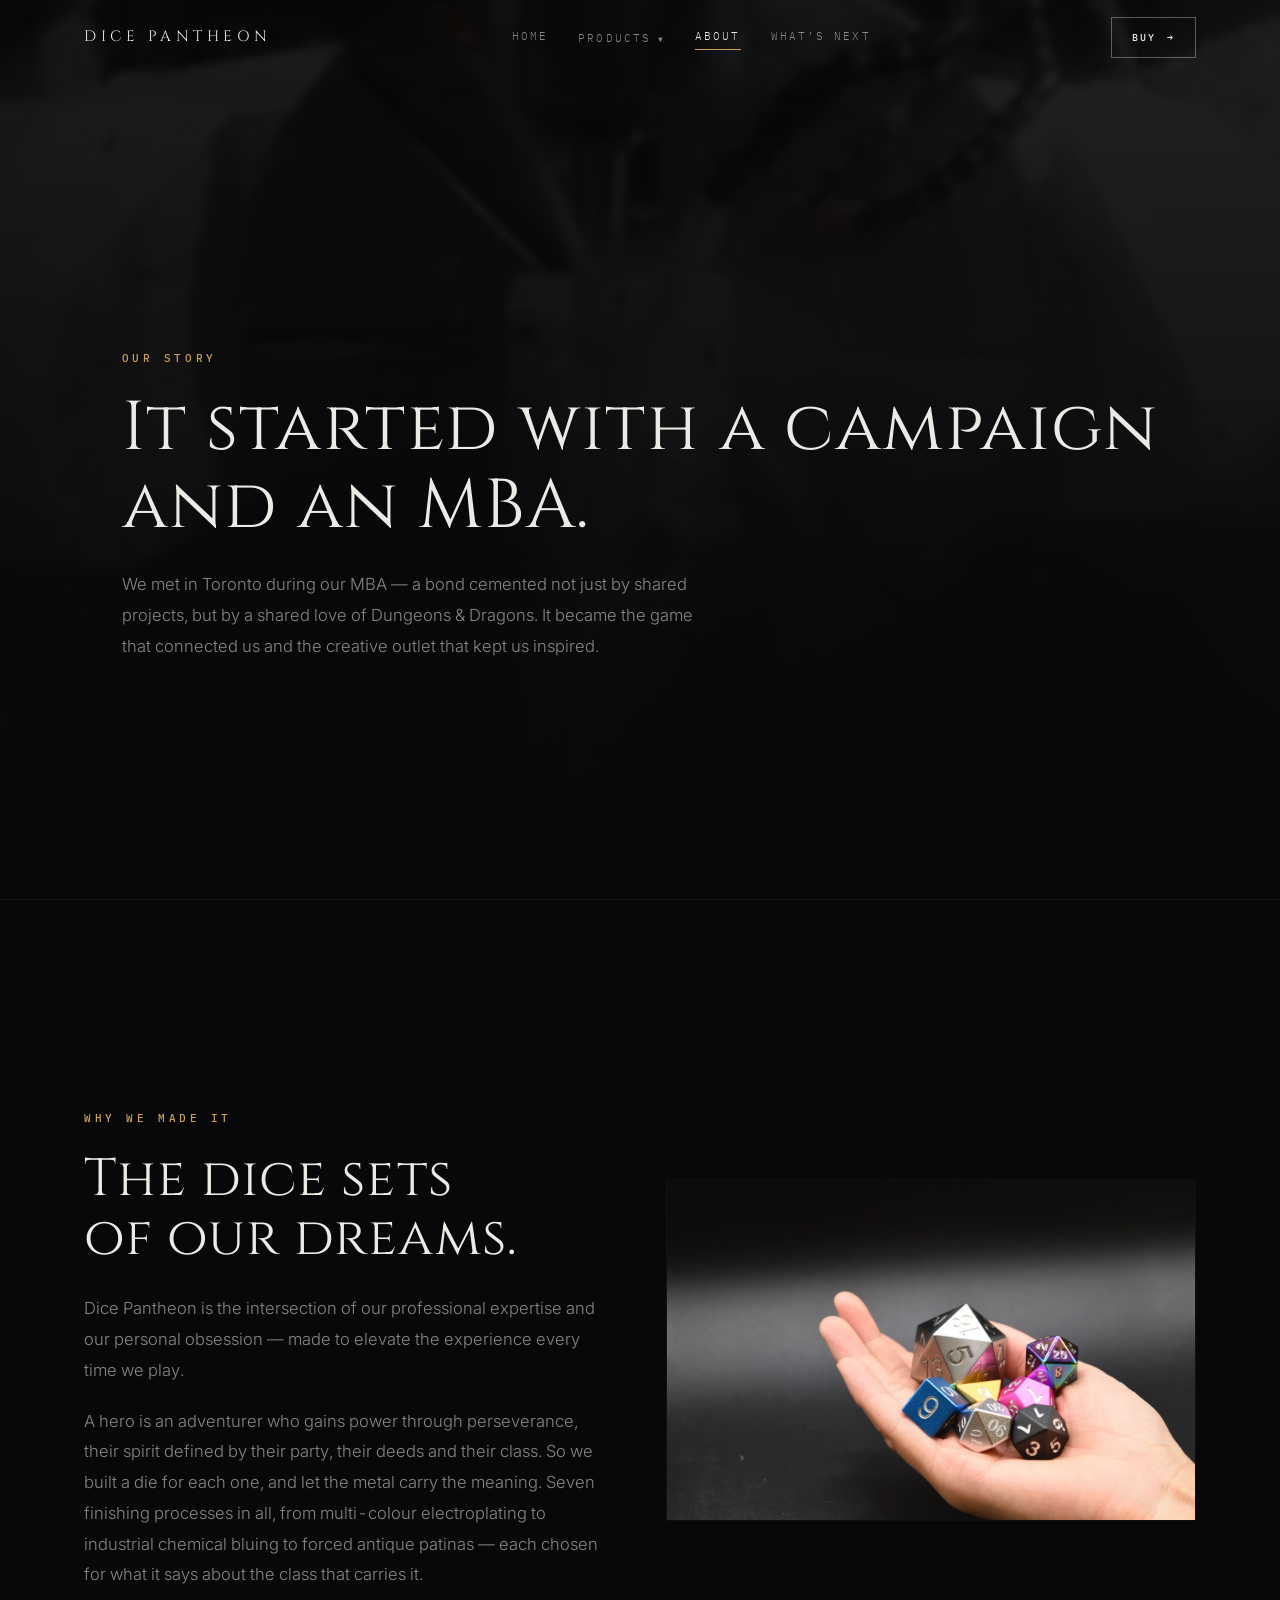
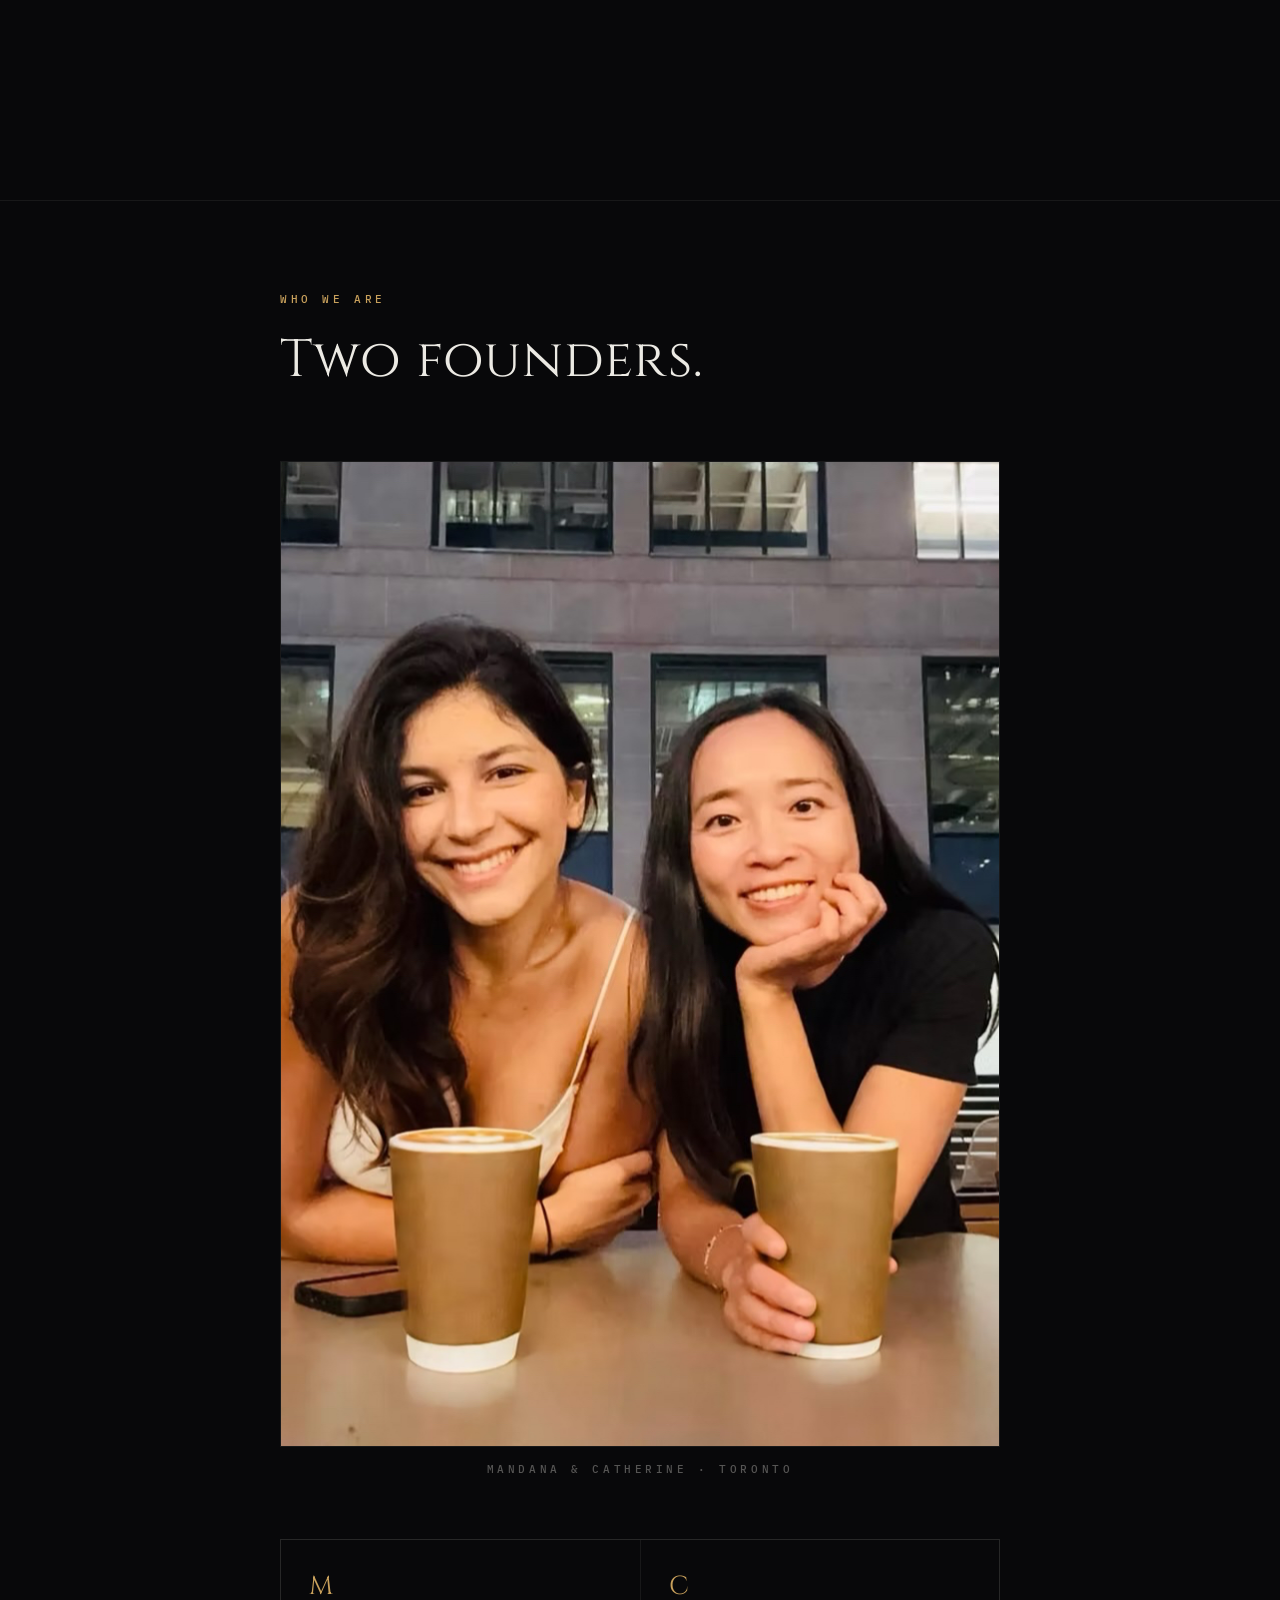
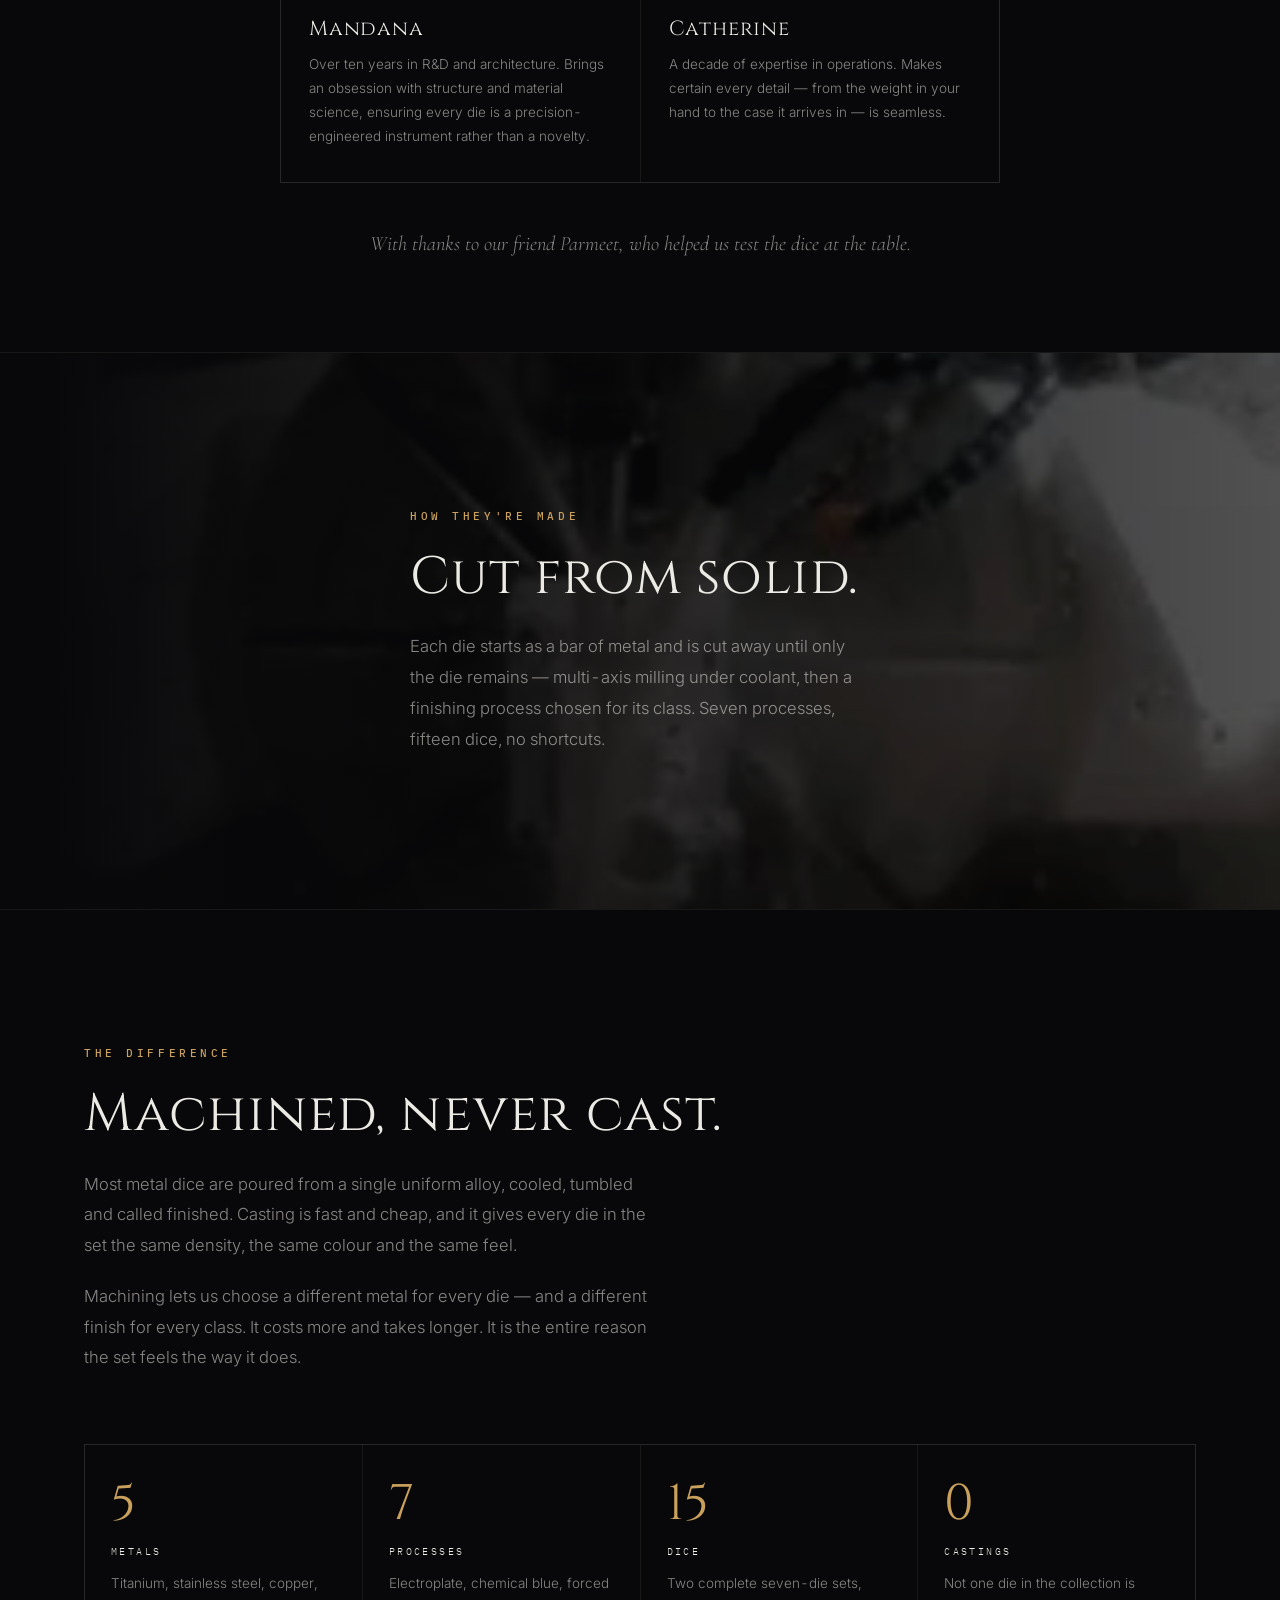
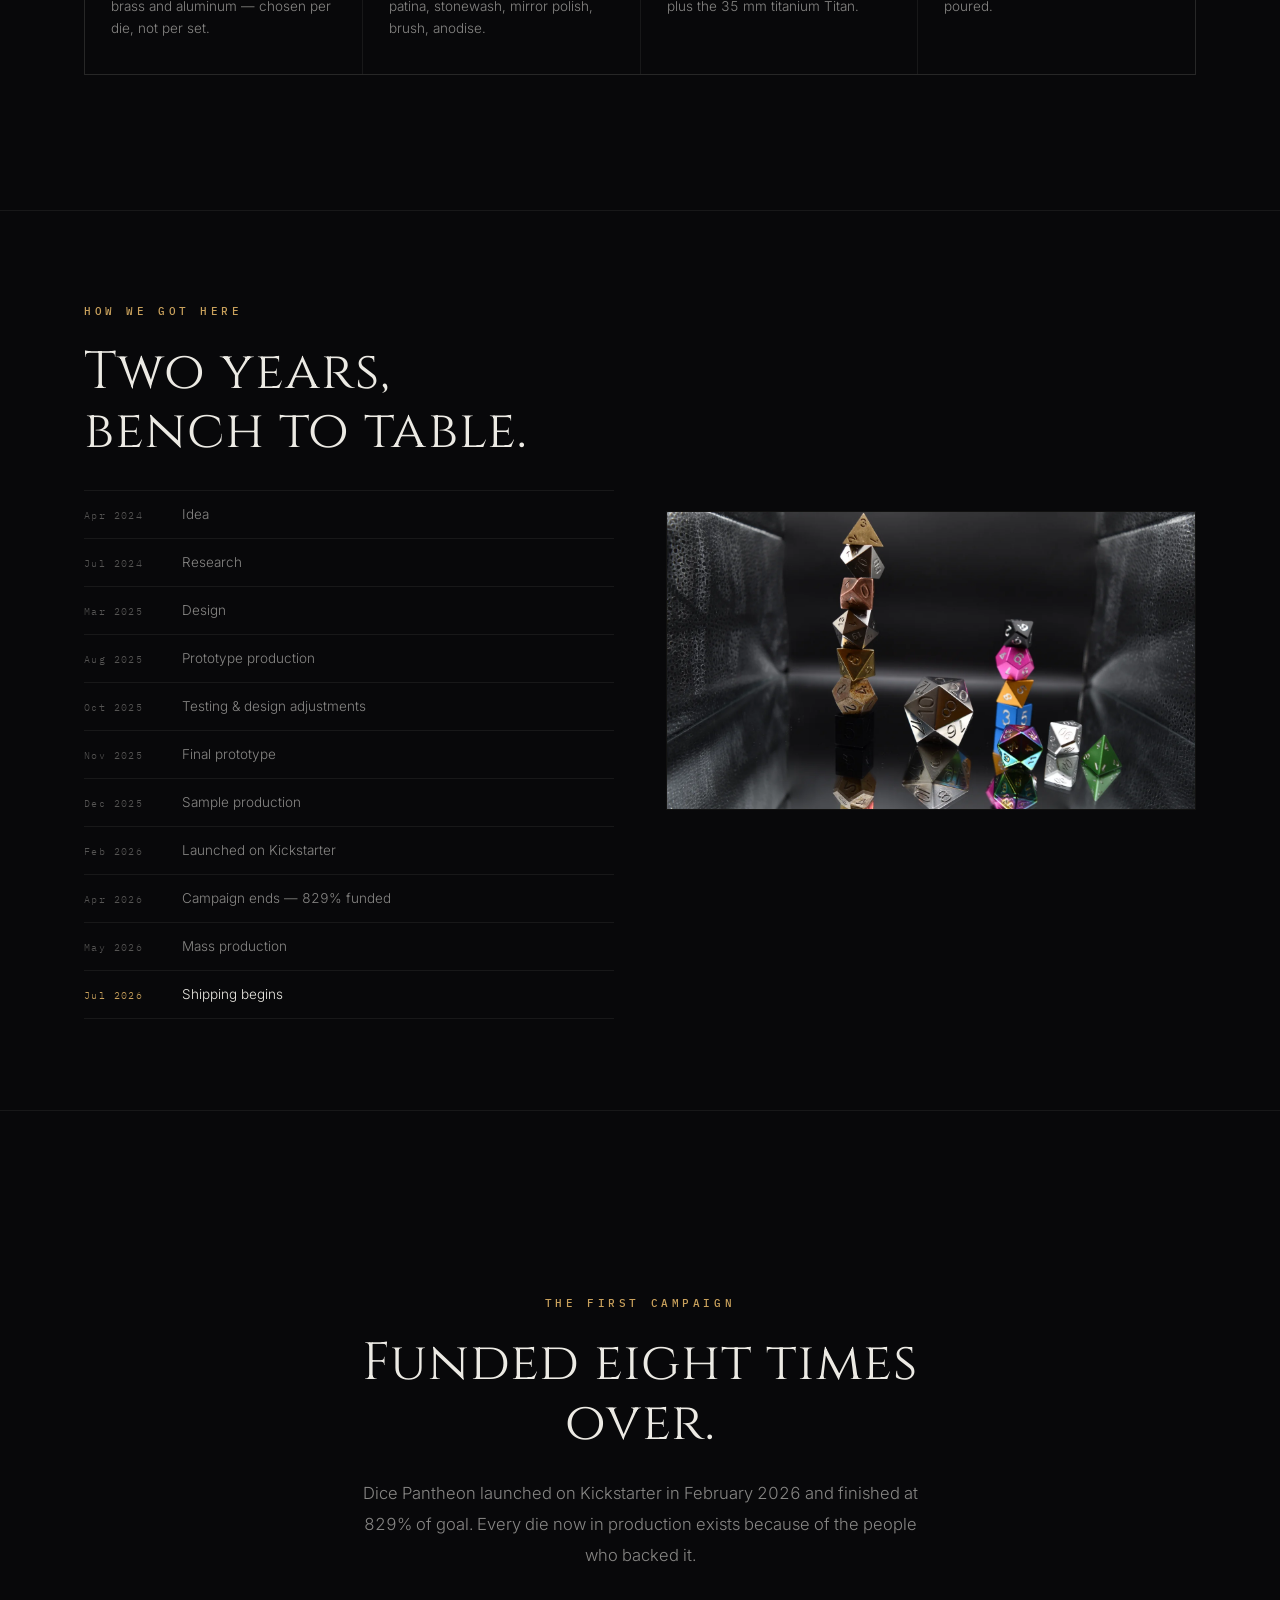
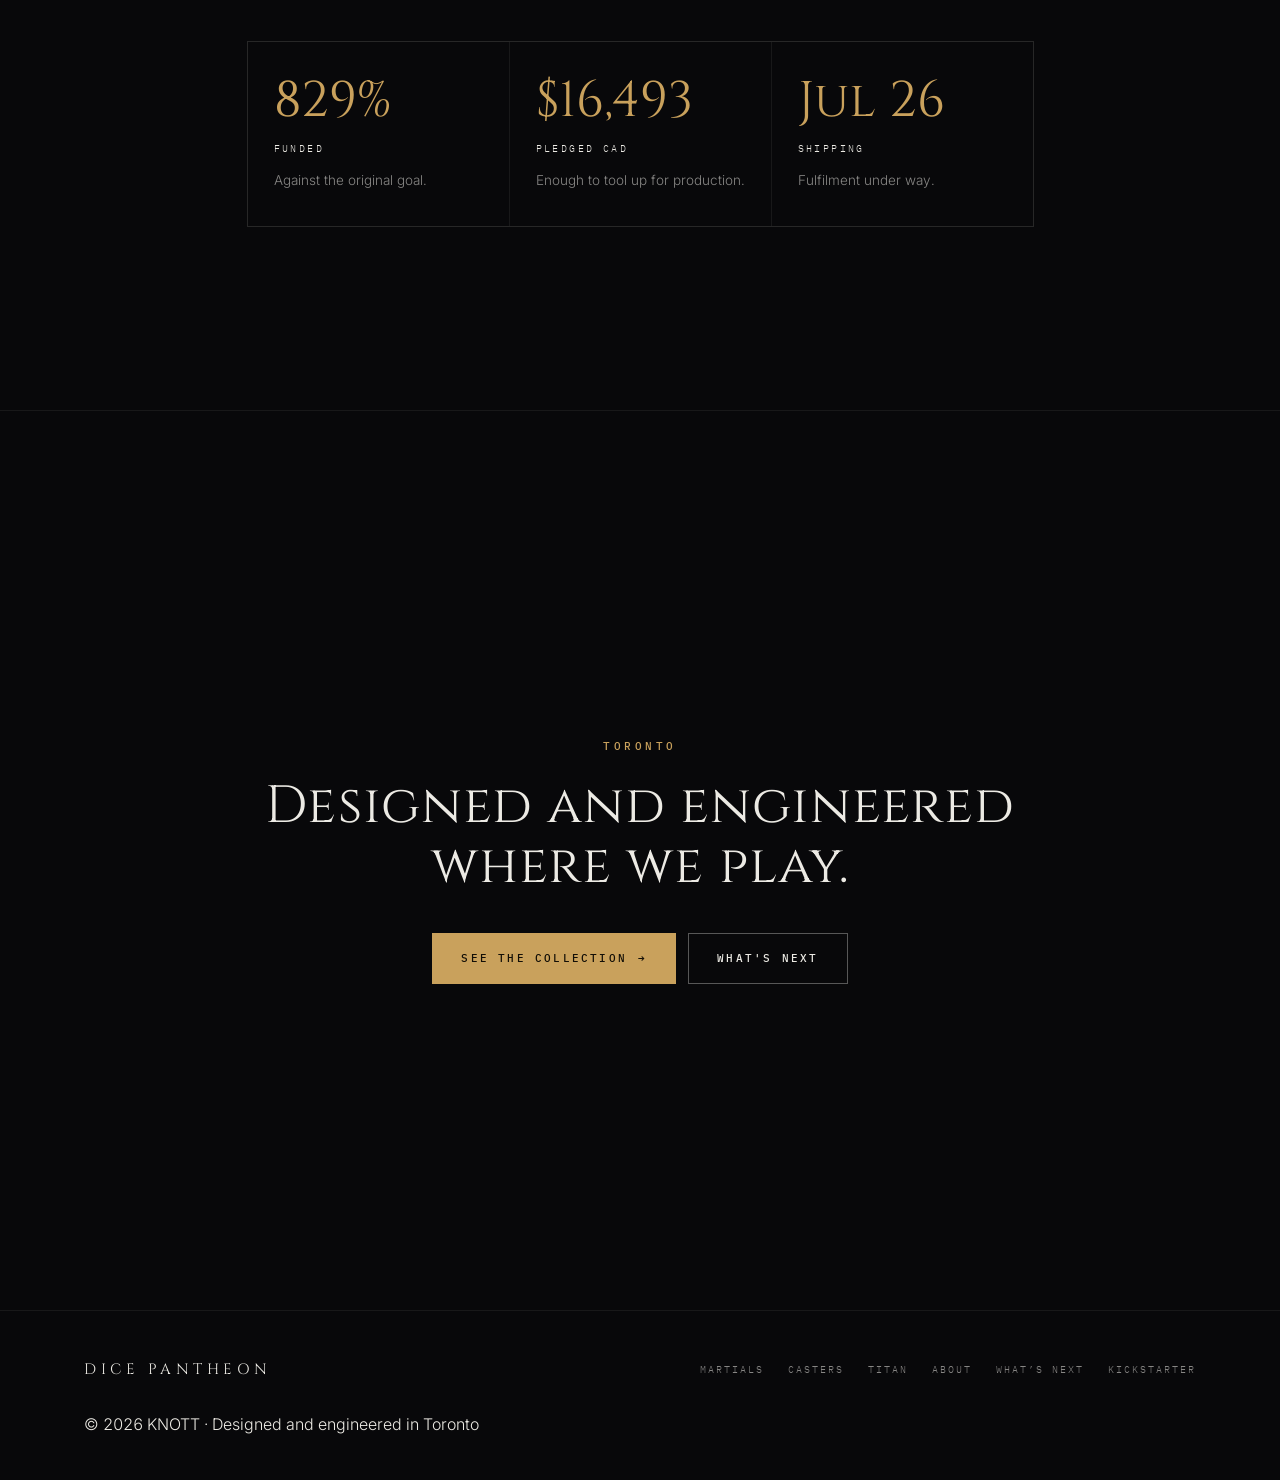
==== about.html @ 72a89191 "Rebuild the site: six pages, slide carousel, dice cards Replaces the single-page draft with the stru" ====
<!DOCTYPE html>
<html lang="en">
<head>
<meta charset="UTF-8"/>
<meta name="viewport" content="width=device-width, initial-scale=1.0"/>
<title>About — Dice Pantheon</title>
<meta name="description" content="Two founders, an MBA, and a shared D&amp;D habit. How Dice Pantheon started, and how a bar of aerospace titanium becomes a die."/>
<meta name="color-scheme" content="dark"/>
<meta name="theme-color" content="#08080A"/>
<meta property="og:title" content="About — Dice Pantheon"/>
<meta property="og:description" content="How Dice Pantheon started, and how each die is cut from solid metal."/>
<meta property="og:image" content="images/process-mill.webp"/>
<meta property="og:type" content="website"/>
<link rel="preconnect" href="https://fonts.googleapis.com"/>
<link rel="preconnect" href="https://fonts.gstatic.com" crossorigin/>
<link href="https://fonts.googleapis.com/css2?family=Cinzel:wght@400;500;600&family=Cormorant+Garamond:ital,wght@1,300;1,400&family=Inter:wght@200;300;400;500&family=IBM+Plex+Mono:wght@400;500&display=swap" rel="stylesheet"/>
<link rel="stylesheet" href="style.css"/>
<script>(function(d){d.className+=' js';if('IntersectionObserver' in window&&!(window.matchMedia&&matchMedia('(prefers-reduced-motion: reduce)').matches)){d.className+=' rv-ready';setTimeout(function(){if(!window.__dpReady)d.className=d.className.replace(/ rv-ready/,'');},4000);}})(document.documentElement);</script>
</head>
<body>

<header class="nav" id="nav">
  <div class="wrap">
    <a href="index.html" class="brand">Dice&nbsp;Pantheon</a>
    <nav class="navlinks">
      <a href="index.html">Home</a>
      <div class="menu">
        <button type="button" aria-expanded="false" aria-haspopup="true">Products <span class="caret">&#9660;</span></button>
        <div class="menu-list">
          <a href="martials.html">The Martials<span>$499 CAD</span></a>
          <a href="casters.html">The Casters<span>$149 CAD</span></a>
          <a href="titan.html">The Titan<span>$289 CAD</span></a>
          <a href="https://www.kickstarter.com/projects/knottx/dice-pantheon-cast-in-magic-forged-in-might" target="_blank" rel="noopener">Pantheon of Heroes<span>All fifteen &middot; $937 CAD</span></a>
        </div>
      </div>
      <a href="about.html" aria-current="page">About</a>
      <a href="next.html">What&rsquo;s Next</a>
    </nav>
    <a class="btn" href="https://www.kickstarter.com/projects/knottx/dice-pantheon-cast-in-magic-forged-in-might" target="_blank" rel="noopener">Buy <span class="arw">&rarr;</span></a>
    <button class="mobbtn" id="mobBtn" aria-label="Menu" aria-expanded="false" aria-controls="mobMenu"><i></i></button>
  </div>
  <div class="mobmenu" id="mobMenu">
    <div class="wrap">
      <a href="index.html">Home</a>
      <a href="martials.html">The Martials</a>
      <a href="casters.html">The Casters</a>
      <a href="titan.html">The Titan</a>
      <a href="about.html">About</a>
      <a href="next.html">What&rsquo;s Next</a>
    </div>
  </div>
</header>

<main>

  <section class="masthead">
    <img class="bgimg" src="images/process-mill.webp" alt="" aria-hidden="true"/>
    <div class="wrap">
      <p class="eyebrow">Our Story</p>
      <h1>It started with a campaign<br/>and an MBA.</h1>
      <p class="lede">We met in Toronto during our MBA — a bond cemented not just by shared projects, but by a shared love of Dungeons &amp; Dragons. It became the game that connected us and the creative outlet that kept us inspired.</p>
    </div>
  </section>

  <!-- ============ WHY ============ -->
  <section class="sec">
    <div class="wrap">
      <div class="pair">
        <div class="rv">
          <p class="eyebrow">Why We Made It</p>
          <h2 style="margin:22px 0 24px;">The dice sets<br/>of our dreams.</h2>
          <p class="lede">Dice Pantheon is the intersection of our professional expertise and our personal obsession — made to elevate the experience every time we play.</p>
          <p class="lede" style="margin-top:20px;">A hero is an adventurer who gains power through perseverance, their spirit defined by their party, their deeds and their class. So we built a die for each one, and let the metal carry the meaning. Seven finishing processes in all, from multi-colour electroplating to industrial chemical bluing to forced antique patinas — each chosen for what it says about the class that carries it.</p>
        </div>
        <div class="rv">
          <div class="shot wipe"><img src="images/s-hands.webp" alt="A full set of Pantheon dice held in an open hand." loading="lazy" width="1400" height="900"/></div>
        </div>
      </div>
    </div>
  </section>

  <!-- ============ FOUNDERS ============ -->
  <section class="sec band">
    <div class="wrap">
      <div class="sec-head rv">
        <p class="eyebrow">Who We Are</p>
        <h2>Two founders.</h2>
      </div>
      <figure class="founders-photo rv wipe">
        <img src="images/founders.jpg" alt="Mandana and Catherine, the founders of Dice Pantheon, with coffee in Toronto." loading="lazy" width="928" height="986"/>
        <figcaption class="eyebrow">Mandana &amp; Catherine &middot; Toronto</figcaption>
      </figure>
      <div class="founders rv">
        <div class="founder"><div class="in">M</div><h3>Mandana</h3>
          <p>Over ten years in R&amp;D and architecture. Brings an obsession with structure and material science, ensuring every die is a precision-engineered instrument rather than a novelty.</p></div>
        <div class="founder"><div class="in">C</div><h3>Catherine</h3>
          <p>A decade of expertise in operations. Makes certain every detail — from the weight in your hand to the case it arrives in — is seamless.</p></div>
      </div>
      <p class="thanks rv">With thanks to our friend Parmeet, who helped us test the dice at the table.</p>
    </div>
  </section>

  <!-- ============ FORGED ============ -->
  <section class="band-img">
    <img src="images/process-mill.webp" alt="A die blank being cut on a multi-axis CNC mill under coolant." loading="lazy"/>
    <div class="wrap">
      <div class="inner rv">
        <p class="eyebrow">How They're Made</p>
        <h2 style="margin:22px 0 24px;">Cut from solid.</h2>
        <p class="lede">Each die starts as a bar of metal and is cut away until only the die remains — multi-axis milling under coolant, then a finishing process chosen for its class. Seven processes, fifteen dice, no shortcuts.</p>
      </div>
    </div>
  </section>

  <!-- ============ CAST VS MACHINED ============ -->
  <section class="sec">
    <div class="wrap">
      <div class="sec-head rv">
        <p class="eyebrow">The Difference</p>
        <h2>Machined, never cast.</h2>
        <p class="lede">Most metal dice are poured from a single uniform alloy, cooled, tumbled and called finished. Casting is fast and cheap, and it gives every die in the set the same density, the same colour and the same feel.</p>
        <p class="lede" style="margin-top:20px;">Machining lets us choose a different metal for every die — and a different finish for every class. It costs more and takes longer. It is the entire reason the set feels the way it does.</p>
      </div>
      <div class="pillars rv">
        <div class="pillar"><div class="n">5</div><div class="t">Metals</div><p>Titanium, stainless steel, copper, brass and aluminum — chosen per die, not per set.</p></div>
        <div class="pillar"><div class="n">7</div><div class="t">Processes</div><p>Electroplate, chemical blue, forced patina, stonewash, mirror polish, brush, anodise.</p></div>
        <div class="pillar"><div class="n">15</div><div class="t">Dice</div><p>Two complete seven-die sets, plus the 35&nbsp;mm titanium Titan.</p></div>
        <div class="pillar"><div class="n">0</div><div class="t">Castings</div><p>Not one die in the collection is poured.</p></div>
      </div>
    </div>
  </section>

  <!-- ============ TIMELINE ============ -->
  <section class="sec band">
    <div class="wrap">
      <div class="pair flip">
        <div class="rv">
          <div class="shot wipe"><img src="images/s-mirror2.webp" alt="Pantheon dice standing in a mirrored chamber." loading="lazy" width="1600" height="900"/></div>
        </div>
        <div class="rv">
          <p class="eyebrow">How We Got Here</p>
          <h2 style="margin:22px 0 28px;">Two years,<br/>bench to table.</h2>
          <div class="timeline">
            <div class="tl"><span class="d">Apr 2024</span><span class="e">Idea</span></div>
            <div class="tl"><span class="d">Jul 2024</span><span class="e">Research</span></div>
            <div class="tl"><span class="d">Mar 2025</span><span class="e">Design</span></div>
            <div class="tl"><span class="d">Aug 2025</span><span class="e">Prototype production</span></div>
            <div class="tl"><span class="d">Oct 2025</span><span class="e">Testing &amp; design adjustments</span></div>
            <div class="tl"><span class="d">Nov 2025</span><span class="e">Final prototype</span></div>
            <div class="tl"><span class="d">Dec 2025</span><span class="e">Sample production</span></div>
            <div class="tl"><span class="d">Feb 2026</span><span class="e">Launched on Kickstarter</span></div>
            <div class="tl"><span class="d">Apr 2026</span><span class="e">Campaign ends — 829% funded</span></div>
            <div class="tl"><span class="d">May 2026</span><span class="e">Mass production</span></div>
            <div class="tl now"><span class="d">Jul 2026</span><span class="e">Shipping begins</span></div>
          </div>
        </div>
      </div>
    </div>
  </section>

  <!-- ============ BACKERS ============ -->
  <section class="sec band">
    <div class="wrap">
      <div class="sec-head rv" style="text-align:center;margin-left:auto;margin-right:auto;">
        <p class="eyebrow">The First Campaign</p>
        <h2>Funded eight times over.</h2>
        <p class="lede" style="margin-left:auto;margin-right:auto;">Dice Pantheon launched on Kickstarter in February 2026 and finished at 829% of goal. Every die now in production exists because of the people who backed it.</p>
      </div>
      <div class="pillars three rv">
        <div class="pillar"><div class="n">829%</div><div class="t">Funded</div><p>Against the original goal.</p></div>
        <div class="pillar"><div class="n">$16,493</div><div class="t">Pledged CAD</div><p>Enough to tool up for production.</p></div>
        <div class="pillar"><div class="n">Jul 26</div><div class="t">Shipping</div><p>Fulfilment under way.</p></div>
      </div>
    </div>
  </section>

  <section class="close">
    <div class="wrap">
      <p class="eyebrow rv">Toronto</p>
      <h2 class="rv" style="margin:22px 0 22px;">Designed and engineered<br/>where we play.</h2>
      <div class="acts rv">
        <a class="btn solid" href="martials.html">See the Collection <span class="arw">&rarr;</span></a>
        <a class="btn" href="next.html">What's Next</a>
      </div>
    </div>
  </section>

</main>

<footer>
  <div class="wrap foot">
    <a href="index.html" class="brand">Dice&nbsp;Pantheon</a>
    <nav class="footlinks">
      <a href="martials.html">Martials</a>
      <a href="casters.html">Casters</a>
      <a href="titan.html">Titan</a>
      <a href="about.html">About</a>
      <a href="next.html">What&rsquo;s Next</a>
      <a href="https://www.kickstarter.com/projects/knottx/dice-pantheon-cast-in-magic-forged-in-might" target="_blank" rel="noopener">Kickstarter</a>
    </nav>
  </div>
  <div class="wrap" style="margin-top:28px;">
    <p class="small">© 2026 KNOTT · Designed and engineered in Toronto</p>
  </div>
</footer>

<script src="app.js"></script>
</body>
</html>
---- style.css ----
/* ============================================================
   Dice Pantheon — shared stylesheet
   --void must stay identical to the colour the hero frame
   sequence was baked onto, or the frames show as a box.
   ============================================================ */
:root{
  --void:#08080A;
  --void-2:#0E0E12;
  --void-3:#14141A;
  --ink:#ECEAE4;
  --mute:rgba(236,234,228,.56);
  --faint:rgba(236,234,228,.34);
  --hair:rgba(236,234,228,.13);
  --hair-soft:rgba(236,234,228,.07);
  --brass:#C9A15C;
  --brass-lit:#E3BE7C;
  --arcane:#8E6FD4;

  --display:'Cinzel',Georgia,serif;
  --script:'Cormorant Garamond',Georgia,serif;
  --sans:'Inter',system-ui,-apple-system,'Segoe UI',sans-serif;
  --mono:'IBM Plex Mono',ui-monospace,Menlo,monospace;
  --ease:cubic-bezier(.16,1,.3,1);
  --pad:clamp(20px,5vw,72px);
  --maxw:1240px;
}
*,*::before,*::after{margin:0;padding:0;box-sizing:border-box;}
html{scroll-behavior:smooth;scroll-padding-top:74px;background:var(--void);}
body{
  background:var(--void);color:var(--ink);
  font-family:var(--sans);font-weight:300;font-size:16px;line-height:1.7;
  -webkit-font-smoothing:antialiased;overflow-x:hidden;
  font-variant-numeric:tabular-nums;
}
img{max-width:100%;display:block;}
a{color:inherit;text-decoration:none;}
button{font:inherit;color:inherit;background:none;border:none;cursor:pointer;}
::selection{background:var(--brass);color:#000;}
:focus-visible{outline:2px solid var(--brass);outline-offset:3px;}

.wrap{max-width:var(--maxw);margin:0 auto;padding-left:var(--pad);padding-right:var(--pad);}

h1,h2,h3,.display{font-family:var(--display);font-weight:400;line-height:1.14;letter-spacing:.02em;}
h1{font-size:clamp(30px,5.4vw,74px);}
h2{font-size:clamp(28px,4.1vw,56px);}
h3{font-size:clamp(17px,1.6vw,22px);letter-spacing:.04em;}

.eyebrow{font-family:var(--mono);font-size:10.5px;font-weight:500;
  letter-spacing:.34em;text-transform:uppercase;color:var(--brass);}
.lede{font-size:clamp(15.5px,1.3vw,18px);color:var(--mute);max-width:58ch;line-height:1.85;font-weight:300;}
.quiet{font-family:var(--script);font-style:italic;font-size:clamp(19px,2.1vw,27px);
  color:rgba(236,234,228,.72);line-height:1.5;font-weight:300;}

/* Reveal-on-scroll. Content is hidden ONLY while html carries .rv-ready, which the
   head script sets and removes again if app.js never arrives — so a script failure
   shows everything instead of a blank page, without a timer that would pop the
   whole feed open at once. */
.rv-ready .rv{opacity:0;transform:translateY(26px);
  transition:opacity .9s var(--ease),transform .9s var(--ease);}
.rv-ready .rv.in{opacity:1;transform:none;}

/* ---------- buttons ---------- */
.btn{display:inline-flex;align-items:center;gap:11px;
  font-family:var(--mono);font-size:11px;font-weight:500;letter-spacing:.2em;text-transform:uppercase;
  padding:15px 28px;border:1px solid rgba(236,234,228,.35);color:var(--ink);background:transparent;
  transition:background .4s var(--ease),color .4s var(--ease),border-color .4s var(--ease);}
.btn:hover{background:var(--ink);color:var(--void);border-color:var(--ink);}
.btn.solid{background:var(--brass);border-color:var(--brass);color:#120E06;}
.btn.solid:hover{background:transparent;color:var(--brass);}
.btn .arw{transition:transform .35s var(--ease);}
.btn:hover .arw{transform:translateX(4px);}
.acts{display:flex;gap:12px;flex-wrap:wrap;}

/* ---------- nav ---------- */
.nav{position:fixed;top:0;left:0;right:0;z-index:80;
  transition:background .5s var(--ease),border-color .5s var(--ease);
  border-bottom:1px solid transparent;}
.nav.stuck{background:rgba(8,8,10,.8);backdrop-filter:blur(16px);-webkit-backdrop-filter:blur(16px);
  border-bottom-color:var(--hair-soft);}
.nav .wrap{display:flex;align-items:center;justify-content:space-between;height:74px;gap:22px;}
.brand{font-family:var(--display);font-size:15px;letter-spacing:.3em;text-transform:uppercase;white-space:nowrap;}
.navlinks{display:flex;gap:30px;align-items:center;}
.navlinks a{font-family:var(--mono);font-size:10.5px;letter-spacing:.2em;text-transform:uppercase;
  color:var(--mute);transition:color .3s var(--ease);position:relative;padding:4px 0;}
.navlinks a:hover{color:var(--brass);}
.navlinks a[aria-current="page"]{color:var(--ink);}
.navlinks a[aria-current="page"]::after{content:'';position:absolute;left:0;right:0;bottom:0;
  height:1px;background:var(--brass);}
.nav .btn{padding:11px 20px;font-size:10px;}

/* ---------- products menu ----------
   Click, not hover: hover menus are unusable on touch and easy to open by
   accident. Closes on Escape, on outside click, and on choosing an item. */
.menu{position:relative;}
.menu > button{font-family:var(--mono);font-size:10.5px;letter-spacing:.2em;
  text-transform:uppercase;color:var(--mute);padding:4px 0;
  display:inline-flex;align-items:center;gap:7px;transition:color .3s var(--ease);}
.menu > button:hover,.menu[data-open="true"] > button{color:var(--brass);}
.menu > button .caret{display:inline-block;font-size:8px;line-height:1;
  transition:transform .3s var(--ease);}
.menu[data-open="true"] > button .caret{transform:rotate(180deg);}
.menu-list{position:absolute;top:calc(100% + 16px);left:50%;transform:translateX(-50%) translateY(-6px);
  min-width:230px;background:rgba(10,10,13,.97);
  backdrop-filter:blur(16px);-webkit-backdrop-filter:blur(16px);
  border:1px solid var(--hair);padding:8px;
  opacity:0;visibility:hidden;transition:opacity .25s var(--ease),transform .25s var(--ease),visibility .25s;
  z-index:90;}
.menu[data-open="true"] .menu-list{opacity:1;visibility:visible;transform:translateX(-50%) translateY(0);}
.menu-list a{display:block;padding:12px 14px;text-transform:none;letter-spacing:.02em;
  font-family:var(--sans);font-size:14px;color:var(--ink);transition:background .25s var(--ease);}
.menu-list a:hover{background:var(--void-3);color:var(--ink);}
.menu-list a span{display:block;font-family:var(--mono);font-size:9.5px;
  letter-spacing:.14em;text-transform:uppercase;color:var(--faint);margin-top:4px;}
.mobbtn{display:none;width:42px;height:42px;align-items:center;justify-content:center;margin-right:-10px;}
.mobbtn i{display:block;width:20px;height:1px;background:var(--ink);position:relative;}
.mobbtn i::before,.mobbtn i::after{content:'';position:absolute;left:0;width:20px;height:1px;background:var(--ink);}
.mobbtn i::before{top:-6px;} .mobbtn i::after{top:6px;}
.mobmenu{display:none;background:rgba(8,8,10,.97);border-top:1px solid var(--hair-soft);}
.mobmenu.open{display:block;}
.mobmenu a{display:block;padding:15px 0;border-bottom:1px solid var(--hair-soft);
  font-family:var(--mono);font-size:11px;letter-spacing:.2em;text-transform:uppercase;}
.mobmenu a:last-child{border-bottom:0;}
@media(max-width:1000px){.navlinks,.nav>.wrap>.btn{display:none;} .mobbtn{display:flex;}}

/* ---------- sections ---------- */
/* padding keyed to viewport HEIGHT so a section still fits one screen when snapping */
.sec{padding:clamp(80px,10vh,130px) 0;position:relative;}
main > section.auto-h.sec{padding:clamp(88px,11vw,170px) 0;}
.sec.tight{padding:clamp(60px,7vw,110px) 0;}
.sec-head{max-width:66ch;margin-bottom:clamp(44px,5.5vw,72px);}
.sec-head h2{margin:22px 0 24px;}
.band{border-top:1px solid var(--hair-soft);}

/* ---------- page masthead (inner pages) ---------- */
.masthead{position:relative;padding:calc(74px + clamp(70px,9vw,130px)) 0 clamp(50px,6vw,90px);
  overflow:hidden;border-bottom:1px solid var(--hair-soft);}
.masthead .bgimg{position:absolute;inset:0;width:100%;height:100%;object-fit:cover;opacity:.30;}
.masthead::after{content:'';position:absolute;inset:0;
  background:linear-gradient(to bottom,rgba(8,8,10,.55),rgba(8,8,10,.86) 62%,var(--void));}
.masthead .wrap{position:relative;z-index:2;}
.masthead h1{margin:22px 0 22px;}

/* ---------- home hero: sticky stage, frames scrubbed by scroll ---------- */
.stage{position:relative;height:340vh;}
.sticky{position:sticky;top:0;height:100vh;overflow:hidden;
  display:flex;align-items:center;justify-content:center;}
.sticky::before{content:'';position:absolute;left:50%;top:50%;transform:translate(-50%,-50%);
  width:min(1200px,150vw);height:min(1200px,150vw);pointer-events:none;
  background:radial-gradient(circle,rgba(201,161,92,.10),rgba(142,111,212,.05) 38%,transparent 66%);}
.seq{position:relative;width:min(1080px,94vw);aspect-ratio:16/9;}
.seq canvas,.seq img.fallback{width:100%;height:100%;display:block;object-fit:contain;}
/* lossy webp shifts the baked black a shade; `lighten` clamps anything darker
   than the page back to the page. Never add brightness() here. */
.seq canvas{mix-blend-mode:lighten;filter:contrast(1.12) saturate(1.1);}
.seq img.fallback{mix-blend-mode:lighten;}
.js .seq img.fallback{display:none;}
.seq canvas{display:none;}
.js .seq canvas{display:block;}

.hero-type{position:absolute;inset:0;z-index:3;pointer-events:none;
  display:flex;flex-direction:column;align-items:center;justify-content:center;text-align:center;
  padding:0 var(--pad);}
.hero-type::before{content:'';position:absolute;left:50%;top:50%;transform:translate(-50%,-50%);
  width:min(1350px,160vw);height:min(430px,54vh);pointer-events:none;
  background:radial-gradient(ellipse at center,rgba(5,5,7,.86) 0%,rgba(5,5,7,.66) 38%,rgba(5,5,7,.22) 66%,transparent 82%);}
.phase{position:absolute;opacity:0;transition:opacity .7s var(--ease),transform .9s var(--ease);
  transform:translateY(14px);width:100%;max-width:900px;}
.phase.on{opacity:1;transform:none;}
.phase .eyebrow{display:block;margin-bottom:20px;color:var(--brass-lit);
  text-shadow:0 1px 16px rgba(6,6,8,1),0 0 34px rgba(6,6,8,.9);}
.phase .quiet{text-shadow:0 2px 26px rgba(6,6,8,1);}
.phase h1{text-shadow:0 2px 40px rgba(8,8,10,.9),0 1px 8px rgba(8,8,10,.8);}
.phase .sub{margin-top:20px;color:rgba(236,234,228,.66);font-size:clamp(14px,1.2vw,16.5px);
  max-width:46ch;margin-left:auto;margin-right:auto;text-shadow:0 1px 20px rgba(8,8,10,.95);}
.phase .acts{margin-top:32px;justify-content:center;pointer-events:auto;}

.scrollcue{position:absolute;bottom:34px;left:50%;transform:translateX(-50%);z-index:4;
  font-family:var(--mono);font-size:9.5px;letter-spacing:.34em;text-transform:uppercase;color:var(--faint);
  display:flex;flex-direction:column;align-items:center;gap:10px;transition:opacity .5s var(--ease);}
.scrollcue span.line{display:block;width:1px;height:42px;
  background:linear-gradient(to bottom,var(--faint),transparent);}
.stage.past .scrollcue{opacity:0;}
.loadbar{position:absolute;left:50%;bottom:0;transform:translateX(-50%);z-index:5;
  width:min(260px,50vw);height:1px;background:var(--hair-soft);}
.loadbar i{display:block;height:100%;width:0;background:var(--brass);transition:width .3s linear;}
.loadbar.done{opacity:0;transition:opacity .6s var(--ease);}

/* ---------- pillars ---------- */
.pillars{display:grid;grid-template-columns:repeat(4,1fr);gap:1px;background:var(--hair-soft);
  border:1px solid var(--hair-soft);}
.pillar{background:var(--void);padding:34px 26px;}
.pillar .n{font-family:var(--display);font-size:clamp(32px,4vw,50px);line-height:1;color:var(--brass);}
.pillar .t{font-family:var(--mono);font-size:10px;letter-spacing:.24em;text-transform:uppercase;
  margin:14px 0 12px;color:var(--ink);}
.pillar p{font-size:13.5px;color:var(--mute);line-height:1.7;}
@media(max-width:820px){.pillars{grid-template-columns:repeat(2,1fr);}}

/* ---------- gateway cards (home) ---------- */
.gateways{display:grid;grid-template-columns:repeat(3,1fr);gap:1px;background:var(--hair-soft);
  border:1px solid var(--hair-soft);}
.gate{background:var(--void);display:flex;flex-direction:column;position:relative;
  transition:background .5s var(--ease);}
.gate:hover{background:var(--void-2);}
.gate .shot{aspect-ratio:4/3;overflow:hidden;background:#000;}
.gate .shot img{width:100%;height:100%;object-fit:cover;
  transition:transform 1.1s var(--ease),opacity .6s var(--ease);opacity:.86;}
.gate:hover .shot img{transform:scale(1.05);opacity:1;}
.gate .body{padding:28px 26px 30px;flex:1;display:flex;flex-direction:column;}
.gate h3{margin:12px 0 12px;}
.gate p{font-size:13.5px;color:var(--mute);line-height:1.75;flex:1;}
.gate .go{margin-top:22px;font-family:var(--mono);font-size:10.5px;letter-spacing:.2em;
  text-transform:uppercase;color:var(--brass);}
.gate:hover .go{color:var(--brass-lit);}
@media(max-width:900px){.gateways{grid-template-columns:1fr;}}

/* ---------- set sections ---------- */
.setintro{display:grid;grid-template-columns:.9fr 1.1fr;gap:clamp(28px,5vw,70px);align-items:end;
  margin-bottom:clamp(44px,5vw,66px);}
@media(max-width:900px){.setintro{grid-template-columns:1fr;align-items:start;}}
.setintro h2{margin-top:20px;}

/* ---------- one screen per section ----------
   `proximity`, not `mandatory`: sections taller than the viewport (the spec
   tables, a long feed) must stay free to scroll normally. */
@media (prefers-reduced-motion: no-preference){
  html{scroll-snap-type:y proximity;}
  main > section{scroll-snap-align:start;}
  .feed .post{scroll-snap-align:center;}
  /* the scrubbed intro must never snap, or scrolling back up jumps instead of
     running the animation in reverse */
  .intro{scroll-snap-align:none;}
  html.in-intro{scroll-snap-type:none;}
}
main > section{min-height:100svh;display:flex;flex-direction:column;justify-content:center;}
main > section.auto-h{min-height:0;display:block;}

/* ---------- scroll-driven intro ----------
   Two lines start apart — one off the left edge, one off the right, sitting
   below it — and converge into a centred stack as you scroll, with the
   photograph resolving in behind them. Without JS the custom properties keep
   their defaults and it is simply a centred hero over the photo. */
/* block, not the flex `main > section` default: position:sticky inside a flex
   container pins inconsistently across browsers */
.intro{position:relative;height:300svh;display:block;min-height:0;}
.intro-sticky{position:sticky;top:0;height:100svh;overflow:hidden;
  display:flex;align-items:center;justify-content:center;}
.intro-sticky{background:var(--void);}
/* the type carries the whole hero, so it fades up through the scroll rather than
   competing with a photograph behind it */
.intro-type{opacity:var(--tx,1);}

/* ---------- the photograph, on its own plate ---------- */
.plate{padding:clamp(40px,6vh,90px) 0 clamp(60px,8vh,120px);}
.plate-fig{max-width:1180px;margin:0 auto;padding:0 var(--pad);}
.plate-fig img{width:100%;height:auto;display:block;border:1px solid var(--hair-soft);}
.plate-fig figcaption{display:flex;justify-content:space-between;align-items:baseline;
  gap:18px;flex-wrap:wrap;margin-top:18px;
  font-family:var(--mono);font-size:10px;letter-spacing:.2em;text-transform:uppercase;
  color:var(--faint);}
.intro-type{position:relative;z-index:2;width:100%;text-align:center;
  padding:0 var(--pad);}
.intro-a,.intro-b{will-change:transform;}
.intro-a{transform:translateX(var(--ax,0));}
.intro-b{transform:translateX(var(--bx,0));margin-top:clamp(14px,2.2vh,26px);}
/* the photo is brightest exactly where the lockup lands, so the type carries its
   own shadow rather than relying on the scrim */
.intro-a .mark{font-family:var(--display);font-weight:400;text-transform:uppercase;
  font-size:clamp(19px,3.6vw,48px);letter-spacing:.22em;line-height:1.1;
  white-space:nowrap;
  text-shadow:0 2px 34px rgba(4,4,6,.92),0 1px 9px rgba(4,4,6,.8);}
.intro-b .slogan{font-family:var(--display);font-weight:400;font-style:normal;
  font-size:clamp(16px,2.4vw,34px);letter-spacing:.08em;line-height:1.3;
  white-space:nowrap;
  color:rgba(236,234,228,.86);
  text-shadow:0 1px 24px rgba(4,4,6,.92),0 1px 7px rgba(4,4,6,.78);}
.intro-meta .eyebrow{text-shadow:0 1px 20px rgba(4,4,6,.95);}
@media(max-width:560px){
  .intro-a .mark,.intro-b .slogan{white-space:normal;}
}
.intro-meta{margin-top:clamp(20px,3.4vh,40px);opacity:var(--cta,1);}
.intro-meta .eyebrow{display:block;margin-bottom:20px;}
.intro-meta .acts{justify-content:center;}
@media(max-width:620px){
  .intro-a .mark{white-space:normal;letter-spacing:.1em;}
}

/* ---------- intro loader ----------
   Built by script only, so a page with no JS simply never shows it. */
.dp-loader{position:fixed;inset:0;z-index:300;background:var(--void);
  display:flex;flex-direction:column;justify-content:center;
  padding:0 clamp(20px,5vw,72px);
  clip-path:inset(0 0 0 0);
  transition:clip-path 1.05s cubic-bezier(.76,0,.24,1);}
.dp-loader.out{clip-path:inset(0 0 100% 0);}
.dp-words{display:flex;justify-content:space-between;align-items:center;gap:20px;width:100%;}
.dp-words span{font-family:var(--mono);font-size:clamp(8px,0.78vw,10.5px);
  letter-spacing:.42em;text-transform:uppercase;color:rgba(236,234,228,.82);
  white-space:nowrap;opacity:0;transform:translateY(8px);
  transition:opacity .8s var(--ease),transform .8s var(--ease);}
.dp-words span.on{opacity:1;transform:none;}
.dp-words.fade span{opacity:0;transition:opacity .5s var(--ease);}
.dp-foot{position:absolute;left:0;right:0;bottom:clamp(18px,3vh,30px);
  padding:0 clamp(20px,5vw,72px);
  display:flex;justify-content:space-between;align-items:baseline;
  font-family:var(--mono);font-size:9.5px;letter-spacing:.34em;text-transform:uppercase;
  color:rgba(236,234,228,.5);}
.dp-foot .pct{color:rgba(236,234,228,.85);font-variant-numeric:tabular-nums;}
@media(max-width:700px){
  .dp-words{flex-direction:column;align-items:flex-start;gap:14px;}
}
html.dp-loading,html.dp-loading body{overflow:hidden;}

/* ---------- photos arrive with a wipe, not a fade ---------- */
.rv-ready .wipe{clip-path:inset(0 0 100% 0);
  transition:clip-path 1.15s cubic-bezier(.76,0,.24,1);}
.rv-ready .wipe.in,.rv-ready .in .wipe{clip-path:inset(0 0 0 0);}
@media(prefers-reduced-motion:reduce){
  .rv-ready .wipe{clip-path:none!important;transition:none!important;}
  .dp-loader{display:none!important;}
}

/* ---------- hero text, sliding in from both sides ---------- */
@keyframes inLeft{from{opacity:0;transform:translateX(-70px);}to{opacity:1;transform:none;}}
@keyframes inRight{from{opacity:0;transform:translateX(70px);}to{opacity:1;transform:none;}}
@keyframes inUp{from{opacity:0;transform:translateY(28px);}to{opacity:1;transform:none;}}
.js .hero-photo .h-mark{animation:inLeft 1s var(--ease) .25s both;}
.js .hero-photo .h-eyebrow{animation:inRight 1s var(--ease) .45s both;}
.js .hero-photo .l1{animation:inLeft 1.1s var(--ease) .6s both;}
.js .hero-photo .l2{animation:inRight 1.1s var(--ease) .78s both;}
.js .hero-photo .lede{animation:inLeft 1s var(--ease) 1.0s both;}
.js .hero-photo .acts{animation:inRight 1s var(--ease) 1.15s both;}
.js .hero-photo .hero-cue{animation:inUp 1s var(--ease) 1.5s both;}
.hero-photo h1 .l1,.hero-photo h1 .l2{display:block;}
.h-mark{font-family:var(--mono);font-size:11px;letter-spacing:.42em;text-transform:uppercase;
  color:rgba(236,234,228,.82);}
.h-eyebrow{display:block;margin-top:14px;}
@media(prefers-reduced-motion:reduce){
  .js .hero-photo .h-mark,.js .hero-photo .h-eyebrow,.js .hero-photo .l1,
  .js .hero-photo .l2,.js .hero-photo .lede,.js .hero-photo .acts,
  .js .hero-photo .hero-cue{animation:none;}
}

/* ---------- photographic hero ---------- */
.hero-photo{position:relative;min-height:100svh;display:flex;align-items:flex-end;overflow:hidden;}
.hero-photo>img{position:absolute;inset:0;width:100%;height:100%;object-fit:cover;
  transform:scale(1.06);transform-origin:52% 58%;}
.js .hero-photo>img{animation:heroDrift 26s cubic-bezier(.2,.6,.3,1) forwards;}
@keyframes heroDrift{from{transform:scale(1.14);}to{transform:scale(1.0);}}
.hero-photo::after{content:'';position:absolute;inset:0;pointer-events:none;
  background:linear-gradient(to top,var(--void) 2%,rgba(8,8,10,.86) 24%,rgba(8,8,10,.28) 56%,rgba(8,8,10,.55));}
.hero-photo .wrap{position:relative;z-index:2;padding-top:140px;
  padding-bottom:clamp(64px,9vh,120px);width:100%;}
.hero-photo h1{margin:24px 0 26px;max-width:16ch;}
.hero-photo .lede{max-width:44ch;}
.hero-photo .acts{margin-top:34px;}
.hero-cue{position:absolute;left:50%;bottom:26px;transform:translateX(-50%);z-index:3;
  font-family:var(--mono);font-size:9.5px;letter-spacing:.34em;text-transform:uppercase;color:var(--faint);
  display:flex;flex-direction:column;align-items:center;gap:10px;}
.hero-cue span.line{display:block;width:1px;height:38px;
  background:linear-gradient(to bottom,var(--faint),transparent);}
@media(max-width:640px){.hero-photo .wrap{padding-top:120px;} .hero-cue{display:none;}}

/* ---------- the feed: one big frame per die, stacked ---------- */
.feed{max-width:760px;margin:0 auto;}
/* each die gets its own screen, and the frame is sized off the viewport height so
   it is never blown up past the resolution of the retouched file */
.post{min-height:100svh;display:flex;flex-direction:column;justify-content:center;
  padding:clamp(70px,9vh,110px) 0;}
.post .shot{height:min(54svh,560px);aspect-ratio:1/1;margin:0 auto;
  overflow:hidden;background:#000;border:1px solid var(--hair-soft);}
.post .shot img{width:100%;height:100%;object-fit:cover;
  transition:transform 1.4s var(--ease);}
.post:hover .shot img{transform:scale(1.03);}
.post .meta{display:grid;grid-template-columns:1fr auto;gap:18px 28px;align-items:baseline;
  padding-top:26px;border-top:1px solid var(--hair-soft);margin-top:24px;}
.post .meta h3{font-size:clamp(22px,2.6vw,32px);margin:8px 0 0;grid-column:1;}
.post .dienum{font-family:var(--mono);font-size:10.5px;letter-spacing:.28em;color:var(--brass);grid-column:1;}
.post .wt{font-family:var(--display);font-size:clamp(18px,2vw,24px);grid-column:2;grid-row:1/3;
  text-align:right;white-space:nowrap;color:rgba(236,234,228,.75);}
.post .spec{grid-column:1/-1;font-family:var(--mono);font-size:10.5px;letter-spacing:.09em;
  color:var(--mute);margin-top:2px;}
.post .desc{grid-column:1/-1;font-size:15px;color:var(--mute);line-height:1.82;max-width:62ch;margin-top:6px;}
@media(max-width:560px){
  .post .meta{grid-template-columns:1fr;}
  .post .wt{grid-column:1;grid-row:auto;text-align:left;}
}

/* the set's own full-width frame, opening each run of dice */
.setshot{margin-bottom:clamp(50px,6vw,84px);border:1px solid var(--hair-soft);overflow:hidden;}
.setshot img{width:100%;height:auto;display:block;}

/* ---------- the dice as a compact vertical run, not seven full screens ---------- */
/* The dice as a set of cards sitting together — seven to a set, laid out four
   and three. The turn on hover is deliberately tiny: these are solid metal
   objects, so a big tumble reads as weightless. */
.diecards{display:grid;grid-template-columns:repeat(auto-fill,minmax(230px,1fr));
  gap:clamp(14px,1.6vw,22px);max-width:1180px;margin:0 auto;}
.diecard{border:1px solid var(--hair-soft);background:var(--void-2);
  padding:clamp(22px,2.2vw,30px);display:flex;flex-direction:column;
  transition:border-color .45s var(--ease),background .45s var(--ease),transform .45s var(--ease);}
.diecard:hover{border-color:var(--hair);background:var(--void-3);transform:translateY(-3px);}
.diecard .pic{width:clamp(70px,6.6vw,92px);height:clamp(70px,6.6vw,92px);
  margin-bottom:22px;display:flex;align-items:center;justify-content:center;}
.diecard .dieicon{width:100%;height:100%;overflow:visible;
  transition:transform .55s var(--ease);}
.diecard:hover .dieicon{transform:rotate(7deg);}
.diecard .dieicon .face{fill:rgba(201,161,92,.10);stroke:var(--brass);
  stroke-width:2.2;stroke-linejoin:round;transition:fill .45s var(--ease);}
.diecard .dieicon .edge{stroke:var(--brass);stroke-width:1.5;
  stroke-linecap:round;opacity:.7;}
.diecard:hover .dieicon .face{fill:rgba(201,161,92,.22);}
@media(prefers-reduced-motion:reduce){.diecard:hover .dieicon{transform:none;}}
.diecard .dienum{font-family:var(--mono);font-size:10px;letter-spacing:.26em;color:var(--brass);}
.diecard h3{margin:8px 0 7px;font-size:clamp(16px,1.6vw,20px);}
.diecard .spec{font-family:var(--mono);font-size:10px;letter-spacing:.08em;color:var(--mute);
  line-height:1.6;padding-bottom:13px;border-bottom:1px solid var(--hair-soft);margin-bottom:13px;}
.diecard .desc{font-size:13px;color:var(--mute);line-height:1.72;}
.diecard .wt{margin-top:auto;padding-top:18px;font-family:var(--display);
  font-size:clamp(15px,1.5vw,19px);color:rgba(236,234,228,.78);}
@media(max-width:460px){.diecards{grid-template-columns:1fr;}}

/* ---------- full-width slides: one product per slide ---------- */
.slider .track{gap:0;padding:0;scroll-snap-type:x mandatory;}
.slide{flex:0 0 100%;scroll-snap-align:start;scroll-snap-stop:always;
  display:grid;grid-template-columns:1.15fr .85fr;align-items:stretch;
  border:1px solid var(--hair);background:var(--void-2);}
.slide-shot{overflow:hidden;background:#000;min-height:clamp(280px,46vh,520px);}
.slide-shot img{width:100%;height:100%;object-fit:cover;
  transition:transform 1.2s var(--ease);}
.slide:hover .slide-shot img{transform:scale(1.03);}
.slide-body{padding:clamp(28px,3.4vw,54px);display:flex;flex-direction:column;
  justify-content:center;}
.slide-body .eyebrow{display:block;margin-bottom:16px;}
.slide-body h3{font-size:clamp(24px,3.2vw,42px);margin-bottom:18px;}
.slide-body p{font-size:clamp(14px,1.15vw,16px);color:var(--mute);line-height:1.8;max-width:46ch;}
.slide-foot{display:flex;flex-direction:column;align-items:flex-start;gap:8px;
  margin:26px 0 24px;padding-top:20px;border-top:1px solid var(--hair-soft);}
.slide-foot .price{font-family:var(--display);font-size:clamp(24px,2.6vw,32px);}
.slide-foot .count{font-family:var(--mono);font-size:10px;letter-spacing:.16em;
  text-transform:uppercase;color:var(--faint);}
.slide .acts{margin-top:4px;}
@media(max-width:820px){
  .slide{grid-template-columns:1fr;}
  .slide-shot{min-height:0;aspect-ratio:16/10;}
}
/* which slide you are on */
.sfoot{display:flex;align-items:center;gap:18px;margin-top:22px;}
.sdots{display:flex;gap:10px;align-items:center;}
.sdots button{width:34px;height:3px;background:rgba(236,234,228,.16);
  transition:background .35s var(--ease);}
.sdots button[aria-current="true"]{background:var(--brass);}
.scount{font-family:var(--mono);font-size:10px;letter-spacing:.2em;
  color:var(--faint);margin-left:auto;}

/* ---------- small product windows, used inside a carousel ---------- */
.mini{flex:0 0 clamp(250px,26vw,340px);scroll-snap-align:start;
  background:var(--void-2);display:flex;flex-direction:column;
  border:1px solid var(--hair);
  transition:background .5s var(--ease),border-color .5s var(--ease),transform .5s var(--ease);}
.mini:hover{border-color:rgba(236,234,228,.26);transform:translateY(-3px);}
.mini:hover{background:var(--void-2);}
.mini-shot{aspect-ratio:16/10;overflow:hidden;background:#000;}
.mini-shot img{width:100%;height:100%;object-fit:cover;
  transition:transform 1s var(--ease);opacity:.9;}
.mini:hover .mini-shot img{transform:scale(1.05);opacity:1;}
.mini-body{padding:22px 20px 24px;display:flex;flex-direction:column;flex:1;}
.mini-body h3{margin:10px 0 10px;}
.mini-price{font-family:var(--display);font-size:20px;color:var(--ink);}
.mini-sub{font-family:var(--mono);font-size:10px;letter-spacing:.12em;
  text-transform:uppercase;color:var(--mute);line-height:1.8;}
.mini-note{font-size:13.5px;color:var(--mute);line-height:1.72;margin-top:4px;flex:1;}
.mini-foot{display:flex;align-items:baseline;justify-content:space-between;gap:14px;
  margin-top:20px;padding-top:16px;border-top:1px solid var(--hair-soft);}
.mini-foot .go{margin-top:0;}
.mini-body .go{margin-top:16px;font-family:var(--mono);font-size:10px;
  letter-spacing:.2em;text-transform:uppercase;color:var(--brass);}
.mini:hover .go{color:var(--brass-lit);}

/* ---------- buy ---------- */
.buyline{display:flex;align-items:center;gap:clamp(16px,2.4vw,32px);flex-wrap:wrap;
  margin-top:clamp(26px,3.4vh,40px);}
.buyline .count{font-family:var(--mono);font-size:10px;letter-spacing:.18em;
  text-transform:uppercase;color:var(--faint);}
.buyband{display:flex;align-items:center;justify-content:space-between;gap:24px;
  flex-wrap:wrap;margin-top:clamp(44px,5vw,70px);
  padding:clamp(26px,3.4vw,40px);border:1px solid var(--hair);
  background:linear-gradient(115deg,var(--void-2),var(--void) 62%);}

/* ---------- home: a band per product ---------- */
.gate-band{display:grid;grid-template-columns:1.05fr .95fr;gap:clamp(28px,4.5vw,70px);
  align-items:center;}
.gate-band.flip>*:first-child{order:2;}
@media(max-width:900px){.gate-band{grid-template-columns:1fr;} .gate-band.flip>*:first-child{order:0;}}
.gate-band .shot{overflow:hidden;border:1px solid var(--hair-soft);background:#000;}
.gate-band .shot img{width:100%;height:auto;display:block;}
.gate-band h2{margin:20px 0 22px;}
.gate-band .acts{margin-top:30px;}

/* ---------- about us, on the home page ---------- */
.aboutus{display:grid;grid-template-columns:1fr 1fr;gap:clamp(28px,4.5vw,66px);align-items:center;}
@media(max-width:900px){.aboutus{grid-template-columns:1fr;}}

/* ---------- set carousel ---------- */
.carousel{position:relative;}
.carousel-head{display:flex;align-items:flex-end;justify-content:space-between;gap:24px;
  margin-bottom:clamp(28px,3.4vw,44px);}
.carousel-nav{display:flex;gap:10px;flex:none;}
.cbtn{width:46px;height:46px;border:1px solid rgba(236,234,228,.28);color:var(--ink);
  display:flex;align-items:center;justify-content:center;font-size:15px;line-height:1;
  transition:background .35s var(--ease),color .35s var(--ease),border-color .35s var(--ease),opacity .3s;}
.cbtn:hover:not(:disabled){background:var(--ink);color:var(--void);border-color:var(--ink);}
.cbtn:disabled{opacity:.28;cursor:default;}
@media(max-width:700px){.carousel-nav{display:none;}}

.track-wrap{position:relative;}
/* fade the edges so cards feel like they run off the page */
.track-wrap::before,.track-wrap::after{content:'';position:absolute;top:0;bottom:0;width:clamp(24px,5vw,72px);
  pointer-events:none;z-index:3;transition:opacity .4s var(--ease);}
.track-wrap::before{left:0;background:linear-gradient(to right,var(--void),transparent);opacity:0;}
.track-wrap::after{right:0;background:linear-gradient(to left,var(--void),transparent);}
.track-wrap.at-start::before{opacity:0;}
.track-wrap.scrolled::before{opacity:1;}
.track-wrap.at-end::after{opacity:0;}

/* real space between cards. A 1px hairline made four photographs with different
   backgrounds read as one continuous strip instead of separate products. */
.track{display:flex;gap:clamp(14px,1.6vw,22px);background:transparent;border:0;
  padding:2px;
  overflow-x:auto;overscroll-behavior-x:contain;
  scroll-snap-type:x mandatory;scroll-behavior:smooth;
  -ms-overflow-style:none;scrollbar-width:none;cursor:grab;}
.track::-webkit-scrollbar{display:none;}
.track.dragging{cursor:grabbing;scroll-snap-type:none;scroll-behavior:auto;}
.track.dragging *{pointer-events:none;}
.track>.die{flex:0 0 clamp(236px,25vw,320px);scroll-snap-align:start;}
@media(prefers-reduced-motion:reduce){.track{scroll-behavior:auto;}}

.crail{height:1px;background:var(--hair-soft);margin-top:22px;position:relative;overflow:hidden;}
.crail i{position:absolute;top:0;bottom:0;left:0;background:var(--brass);
  width:22%;transform:translateX(0);transition:transform .18s linear;}
.chint{font-family:var(--mono);font-size:9.5px;letter-spacing:.24em;text-transform:uppercase;
  color:var(--faint);margin-top:14px;}
@media(min-width:701px){.chint{display:none;}}

.diegrid{display:grid;grid-template-columns:repeat(4,1fr);gap:1px;background:var(--hair-soft);
  border:1px solid var(--hair-soft);}
.die{background:var(--void);display:flex;flex-direction:column;transition:background .5s var(--ease);}
.die:hover{background:var(--void-2);}
.diephoto{aspect-ratio:27/25;overflow:hidden;background:#000;position:relative;}
.diephoto img{width:100%;height:100%;object-fit:cover;
  transition:transform 1s var(--ease);filter:saturate(1.04) contrast(1.03);}
.die:hover .diephoto img{transform:scale(1.06);}
.dieswatch{aspect-ratio:27/25;position:relative;overflow:hidden;
  display:flex;align-items:center;justify-content:center;}
.dieswatch::after{content:'';position:absolute;inset:0;
  background:radial-gradient(130% 100% at 28% 16%,rgba(255,255,255,.20),transparent 56%),
             linear-gradient(to bottom,rgba(0,0,0,.26) 0%,rgba(0,0,0,.44) 52%,rgba(0,0,0,.76) 100%);}
.dieswatch b{position:relative;z-index:1;font-family:var(--display);font-weight:400;
  font-size:clamp(20px,2.3vw,30px);color:rgba(236,234,228,.82);letter-spacing:.06em;}
.diebody{padding:22px 20px 24px;flex:1;display:flex;flex-direction:column;}
.dienum{font-family:var(--mono);font-size:10px;letter-spacing:.24em;color:var(--brass);}
.die h3{margin:10px 0 9px;}
.diespec{font-family:var(--mono);font-size:10px;letter-spacing:.09em;color:var(--mute);line-height:1.65;
  padding-bottom:13px;border-bottom:1px solid var(--hair-soft);margin-bottom:13px;}
.diebody p{font-size:13px;color:var(--mute);line-height:1.72;flex:1;}
.diewt{font-family:var(--mono);font-size:10px;letter-spacing:.14em;color:var(--faint);margin-top:16px;}
@media(max-width:1020px){.diegrid{grid-template-columns:repeat(2,1fr);}}
@media(max-width:540px){.diegrid{grid-template-columns:1fr;}}

/* ---------- titan ---------- */
.titan{background:radial-gradient(120% 80% at 70% 40%,rgba(201,161,92,.09),transparent 62%),var(--void);}
.titan-grid{display:grid;grid-template-columns:1fr 1fr;gap:clamp(30px,5vw,76px);align-items:center;}
@media(max-width:920px){.titan-grid{grid-template-columns:1fr;}}
.titan-img{overflow:hidden;aspect-ratio:16/9;border:1px solid var(--hair-soft);}
.titan-img img{width:100%;height:100%;object-fit:cover;}
.weigh{margin-top:40px;}
.weighrow{display:grid;grid-template-columns:118px 1fr 96px;align-items:center;gap:16px;
  padding:15px 0;border-top:1px solid var(--hair-soft);}
.weighrow:last-child{border-bottom:1px solid var(--hair-soft);}
.weighrow .lbl{font-family:var(--mono);font-size:10px;letter-spacing:.18em;text-transform:uppercase;color:var(--mute);}
.bar{height:6px;background:rgba(236,234,228,.08);position:relative;overflow:hidden;}
.bar i{position:absolute;top:0;bottom:0;left:0;width:100%;
  background:linear-gradient(90deg,#6E7076,#E6E4DE);
  transform-origin:left center;transform:scaleX(0);transition:transform 1.5s var(--ease) .2s;}
.weigh.in .bar i{transform:scaleX(var(--w));}
.weighrow .val{font-family:var(--display);font-size:19px;text-align:right;white-space:nowrap;}
.titan-stats{display:grid;grid-template-columns:repeat(3,1fr);gap:1px;background:var(--hair-soft);
  border:1px solid var(--hair-soft);margin-top:36px;}
.titan-stats div{background:var(--void);padding:24px 18px;}
.titan-stats .n{font-family:var(--display);font-size:clamp(19px,2vw,26px);line-height:1;white-space:nowrap;}
.titan-stats .l{font-family:var(--mono);font-size:9px;letter-spacing:.2em;text-transform:uppercase;
  color:var(--faint);margin-top:11px;}

/* ---------- full-bleed image band ---------- */
.band-img{position:relative;min-height:clamp(420px,62vh,660px);display:flex;align-items:center;
  overflow:hidden;border-top:1px solid var(--hair-soft);border-bottom:1px solid var(--hair-soft);}
.band-img>img{position:absolute;inset:0;width:100%;height:100%;object-fit:cover;
  object-position:50% 45%;opacity:.42;filter:contrast(1.08);}
.band-img::after{content:'';position:absolute;inset:0;
  background:linear-gradient(90deg,var(--void) 4%,rgba(8,8,10,.55) 46%,rgba(8,8,10,.12));}
.band-img .wrap{position:relative;z-index:2;}
.band-img .inner{max-width:46ch;}

/* ---------- media pair ---------- */
.pair{display:grid;grid-template-columns:1fr 1fr;gap:clamp(26px,4vw,60px);align-items:center;}
.pair.flip>*:first-child{order:2;}
@media(max-width:900px){.pair{grid-template-columns:1fr;} .pair.flip>*:first-child{order:0;}}
.shot{overflow:hidden;border:1px solid var(--hair-soft);background:#000;}
.shot img{width:100%;height:auto;display:block;}

/* ---------- products ---------- */
.products{display:grid;grid-template-columns:repeat(3,1fr);gap:1px;background:var(--hair-soft);
  border:1px solid var(--hair-soft);}
.prod{background:var(--void);padding:34px 28px 30px;display:flex;flex-direction:column;
  transition:background .5s var(--ease);}
.prod:hover{background:var(--void-2);}
.prod.feature{grid-column:1/-1;background:linear-gradient(115deg,var(--void-2),var(--void) 60%);}
.prod h3{margin-bottom:12px;}
.prod p{font-size:13.5px;color:var(--mute);line-height:1.75;flex:1;}
.priceline{display:flex;align-items:baseline;justify-content:space-between;gap:14px;
  margin:26px 0 20px;padding-top:18px;border-top:1px solid var(--hair-soft);}
.price{font-family:var(--display);font-size:27px;line-height:1;}
.price sup{font-family:var(--mono);font-size:9.5px;letter-spacing:.16em;color:var(--faint);
  vertical-align:super;margin-left:6px;}
.count{font-family:var(--mono);font-size:9.5px;letter-spacing:.16em;text-transform:uppercase;color:var(--faint);}
.prod .btn{justify-content:center;}
.prod.feature .btn{align-self:flex-start;}
@media(max-width:900px){.products{grid-template-columns:1fr;}}

/* ---------- tables ---------- */
.two{display:grid;grid-template-columns:1fr 1fr;gap:clamp(30px,4vw,60px);}
@media(max-width:900px){.two{grid-template-columns:1fr;}}
table{width:100%;border-collapse:collapse;font-size:13.5px;}
th,td{text-align:left;padding:13px 8px;border-bottom:1px solid var(--hair-soft);}
th{font-family:var(--mono);font-size:9.5px;letter-spacing:.2em;text-transform:uppercase;
  color:var(--faint);font-weight:500;border-bottom-color:var(--hair);}
td{color:rgba(236,234,228,.82);}
td:last-child,th:last-child{text-align:right;}
table.num td:not(:first-child),table.num th:not(:first-child){text-align:right;}
tbody tr:hover td{color:var(--ink);}
.tbl-note{font-family:var(--mono);font-size:10px;letter-spacing:.1em;color:var(--faint);
  margin-top:16px;line-height:1.8;}
@media(max-width:620px){table{font-size:12px;} th,td{padding:10px 4px;} th{font-size:8.5px;letter-spacing:.12em;}}

/* ---------- timeline ---------- */
.timeline{border-top:1px solid var(--hair-soft);}
.tl{display:grid;grid-template-columns:82px 1fr;gap:16px;padding:12px 0;
  border-bottom:1px solid var(--hair-soft);align-items:baseline;}
.tl .d{font-family:var(--mono);font-size:10px;letter-spacing:.14em;color:var(--faint);}
.tl .e{font-size:13.5px;color:var(--mute);}
.tl.now .d{color:var(--brass);} .tl.now .e{color:var(--ink);}

/* ---------- founders ---------- */
.founders{display:grid;grid-template-columns:repeat(2,1fr);gap:1px;background:var(--hair-soft);
  border:1px solid var(--hair-soft);margin-top:clamp(40px,5vw,60px);}
.founder{background:var(--void);padding:34px 28px;}
.founder .in{font-family:var(--display);font-size:26px;color:var(--brass);line-height:1;}
.founder h3{margin:18px 0 11px;}
.founder p{font-size:13.5px;color:var(--mute);line-height:1.78;}
@media(max-width:760px){.founders{grid-template-columns:1fr;}}

/* ---------- arcane panel (what's next) ---------- */
.arcane{background:radial-gradient(100% 120% at 78% 12%,rgba(142,111,212,.16),transparent 58%),
  var(--void-2);border-top:1px solid var(--hair-soft);}
.next-grid{display:grid;grid-template-columns:1.1fr .9fr;gap:clamp(30px,5vw,74px);align-items:center;}
@media(max-width:920px){.next-grid{grid-template-columns:1fr;}}

/* ---------- close + footer ---------- */
.close{text-align:center;padding:clamp(90px,12vw,168px) 0;border-top:1px solid var(--hair-soft);}
.close .lede{margin:0 auto;text-align:center;}
.close .acts{margin-top:36px;justify-content:center;}
footer{background:var(--void);border-top:1px solid var(--hair-soft);padding:46px 0 42px;}
.foot{display:flex;flex-wrap:wrap;gap:20px;justify-content:space-between;align-items:center;}
.footlinks{display:flex;gap:24px;flex-wrap:wrap;}
.footlinks a{font-family:var(--mono);font-size:10px;letter-spacing:.2em;text-transform:uppercase;
  color:var(--mute);transition:color .3s var(--ease);}
.footlinks a:hover{color:var(--brass);}
.foot .small{font-size:11.5px;color:var(--faint);font-family:var(--mono);letter-spacing:.08em;}

@media(prefers-reduced-motion:reduce){
  html{scroll-behavior:auto;}
  .rv-ready .rv,.js .rv{opacity:1!important;transform:none!important;transition:none!important;}
  .stage{height:auto!important;}
  .sticky{position:relative;height:auto;padding:120px 0 90px;}
  .phase{position:relative;opacity:1;transform:none;}
  .phase:not(:first-child){display:none;}
  .hero-type{position:relative;inset:auto;margin-top:36px;}
  .scrollcue{display:none;}
  .bar i{transition:none;}
}

/* ============================================================
   Home page (index.html): words first, then the fifteen dice
   in one carousel. Each card opens that die on its own page.
   ============================================================ */
/* hero: the shared sliding intro, with the name large and the slogan small beneath */
.home .intro{height:240svh;}
.home .intro-a .mark{font-size:clamp(30px,6vw,86px);letter-spacing:.16em;}
.home .intro-b .slogan{font-family:var(--script);font-style:italic;text-transform:none;
  font-size:clamp(18px,2.1vw,30px);letter-spacing:.03em;color:var(--mute);}

.h-about{text-align:center;}
.h-about h2{margin:18px 0 22px;}
.h-about .lede{margin:0 auto;}

.h-car-head{display:flex;justify-content:space-between;align-items:flex-end;gap:24px;
  margin-bottom:clamp(30px,4vw,52px);}
.h-car-head h2{margin-top:18px;}
.h-car-nav{display:flex;gap:10px;flex:none;}
.h-car{display:flex;gap:18px;overflow-x:auto;scroll-snap-type:x mandatory;scrollbar-width:none;
  padding-bottom:4px;}
.h-car::-webkit-scrollbar{display:none;}
.h-die{flex:0 0 clamp(210px,19vw,250px);scroll-snap-align:start;display:flex;flex-direction:column;
  border:1px solid var(--hair-soft);background:var(--void-2);padding:28px 24px 26px;
  transition:border-color .4s var(--ease),background .4s var(--ease);}
.h-die:hover{border-color:var(--hair);background:var(--void-3);}
.h-icon{width:112px;height:112px;border-radius:50%;overflow:hidden;background:#000;
  border:1px solid var(--hair);box-shadow:0 0 0 6px var(--void-2);transition:box-shadow .4s var(--ease);}
.h-die:hover .h-icon{box-shadow:0 0 0 6px var(--void-3),0 0 34px rgba(201,161,92,.22);}
.h-icon img{width:100%;height:100%;object-fit:cover;transform:scale(1.25);}
/* the little roll: a quick tumble that settles, every time the mouse arrives */
.h-die:hover .h-icon img{animation:hRoll .9s var(--ease);}
@keyframes hRoll{
  0%{transform:scale(1.25) rotate(0);}
  35%{transform:scale(1.42) rotate(-28deg) translateY(-4px);}
  65%{transform:scale(1.32) rotate(10deg);}
  100%{transform:scale(1.25) rotate(0);}}
@media(prefers-reduced-motion:reduce){.h-die:hover .h-icon img{animation:none;}}
.h-die-n{margin-top:24px;font-family:var(--mono);font-size:10px;letter-spacing:.26em;color:var(--brass);
  display:flex;justify-content:space-between;}
.h-die-n span{color:var(--faint);text-transform:uppercase;}
.h-die h3{margin:8px 0 6px;}
.h-die-spec{font-family:var(--mono);font-size:10px;letter-spacing:.08em;color:var(--mute);}
.h-rail{height:1px;background:var(--hair-soft);margin-top:30px;position:relative;overflow:hidden;}
.h-rail i{position:absolute;top:0;bottom:0;left:0;width:20%;background:var(--brass);
  transition:left .3s var(--ease);}
@media(max-width:700px){.h-car-nav{display:none;}.h-die{flex-basis:72vw;}}

/* the home page scrolls freely: snapping between sections of different heights feels jumpy */
html:has(body.home){scroll-snap-type:none!important;}
.pillars.three{grid-template-columns:repeat(3,1fr);}
@media(max-width:820px){.pillars.three{grid-template-columns:1fr;}}
.founders-photo{max-width:720px;margin:0 auto clamp(30px,4vw,48px);}
.founders-photo img{width:100%;aspect-ratio:4/3;object-fit:cover;object-position:center 30%;border:1px solid var(--hair-soft);}
.founders-photo figcaption{margin-top:14px;text-align:center;color:var(--faint);}
.thanks{margin-top:clamp(28px,3.5vw,44px);text-align:center;font-family:var(--script);font-style:italic;font-size:clamp(17px,1.6vw,21px);color:var(--mute);}
.founders{max-width:720px;margin-left:auto;margin-right:auto;}
#dice .wrap{width:100%;min-width:0;}

/* no edge fades over a full-width slide: there is no next slide peeking out to
   hint at, and a gradient over the photograph just looks like a smudge */
.slider .track-wrap::before,.slider .track-wrap::after{display:none;}
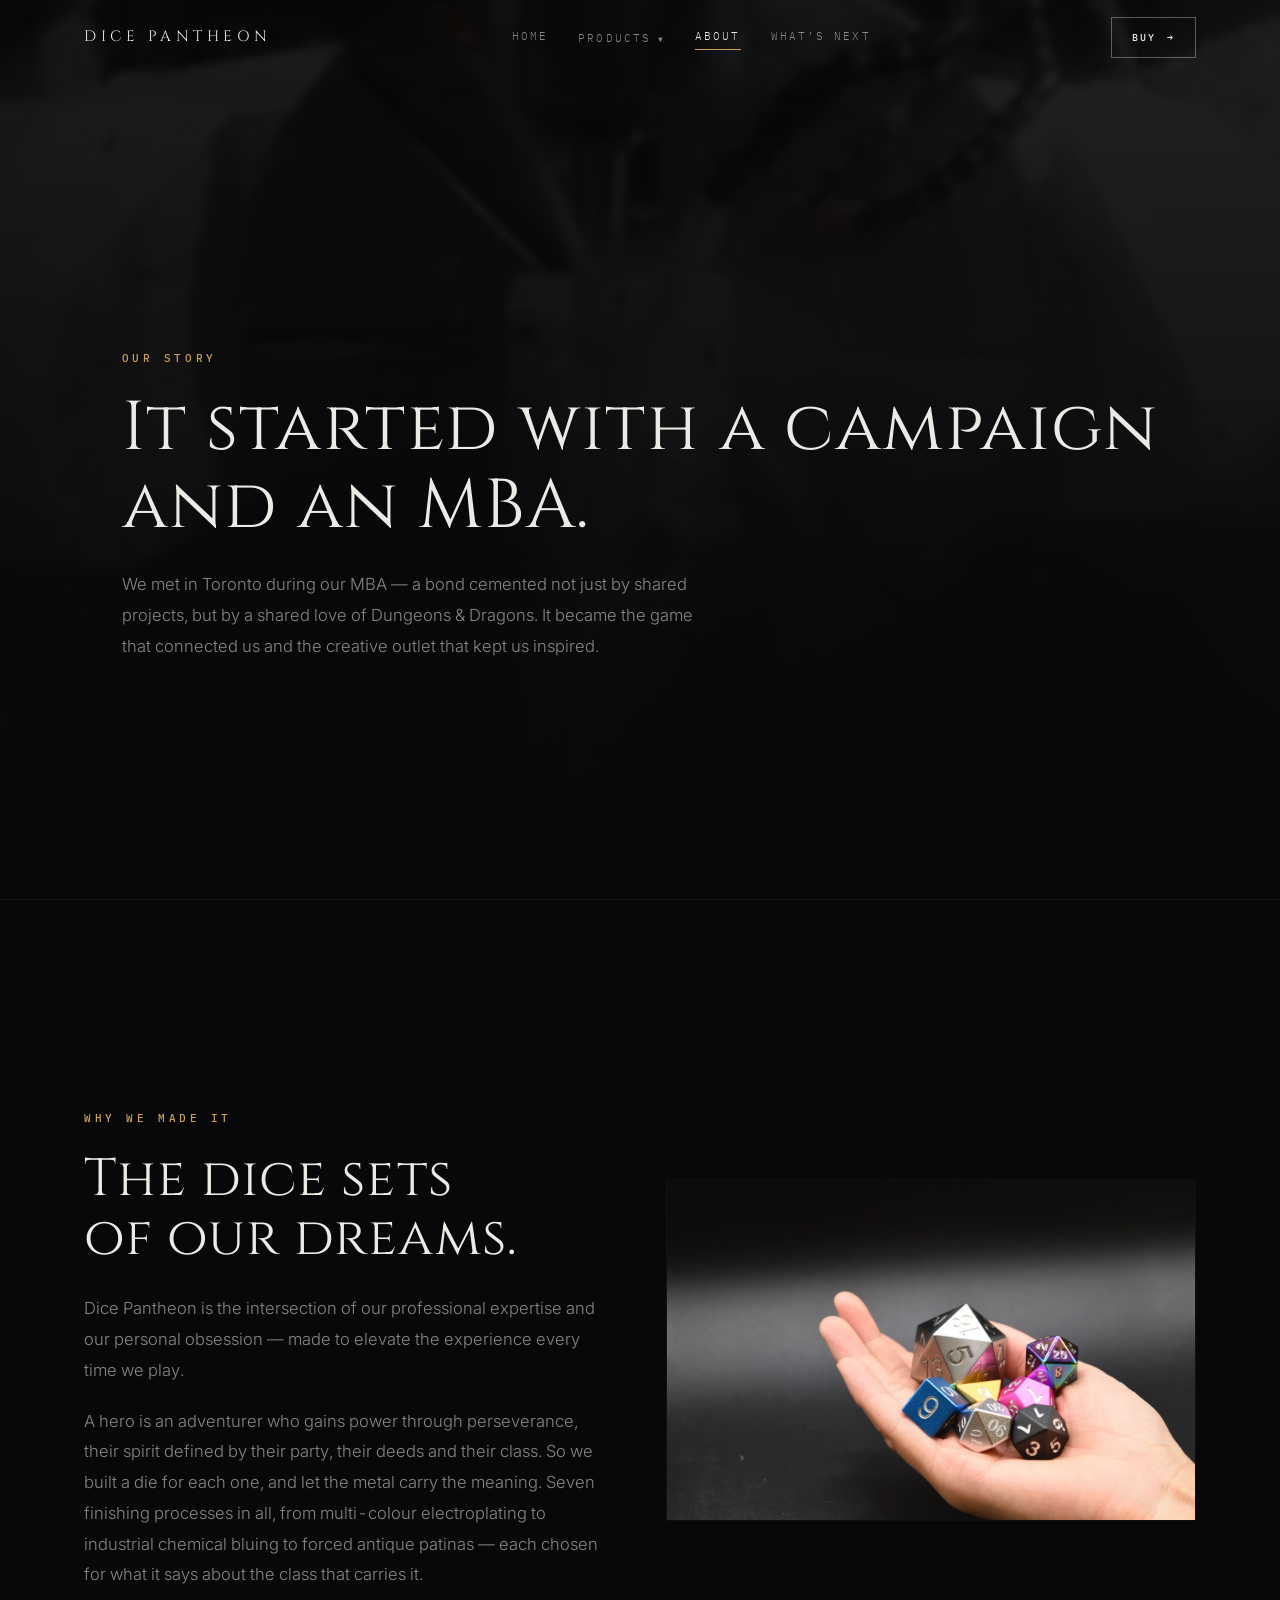
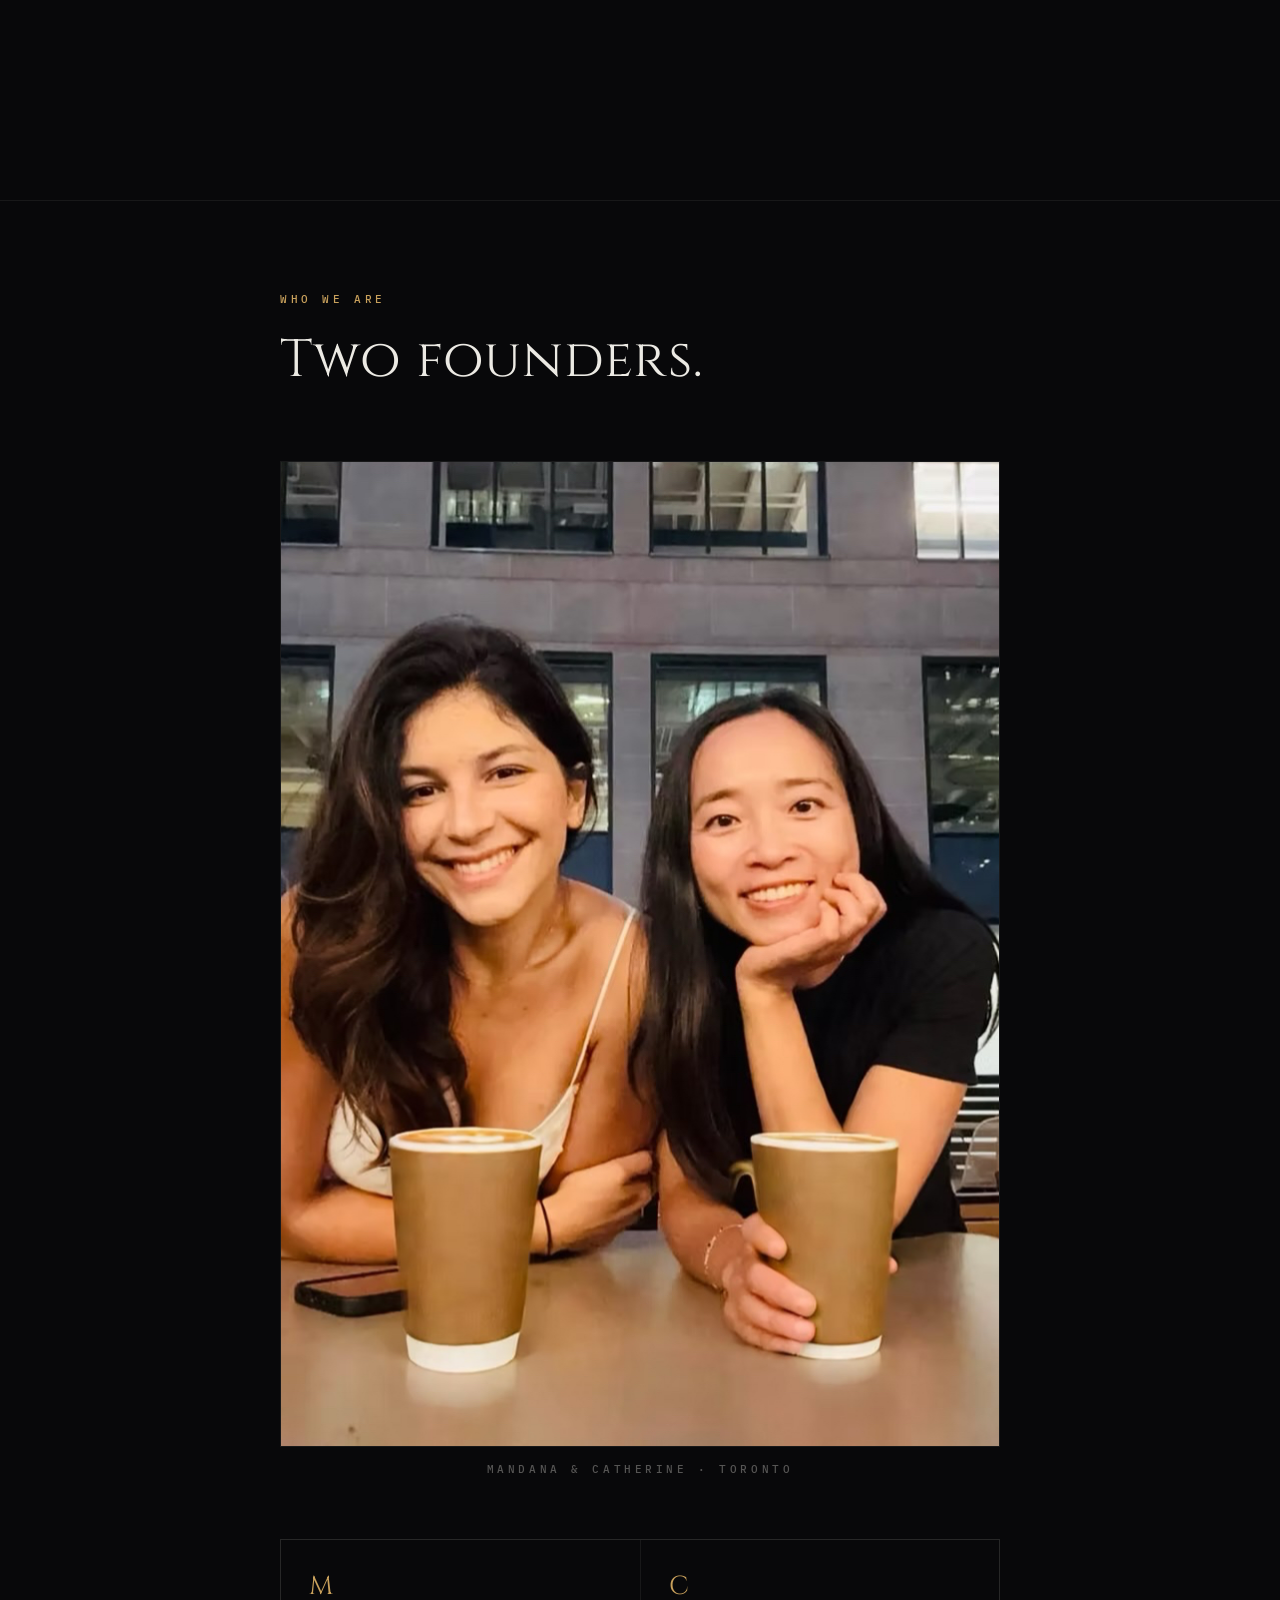
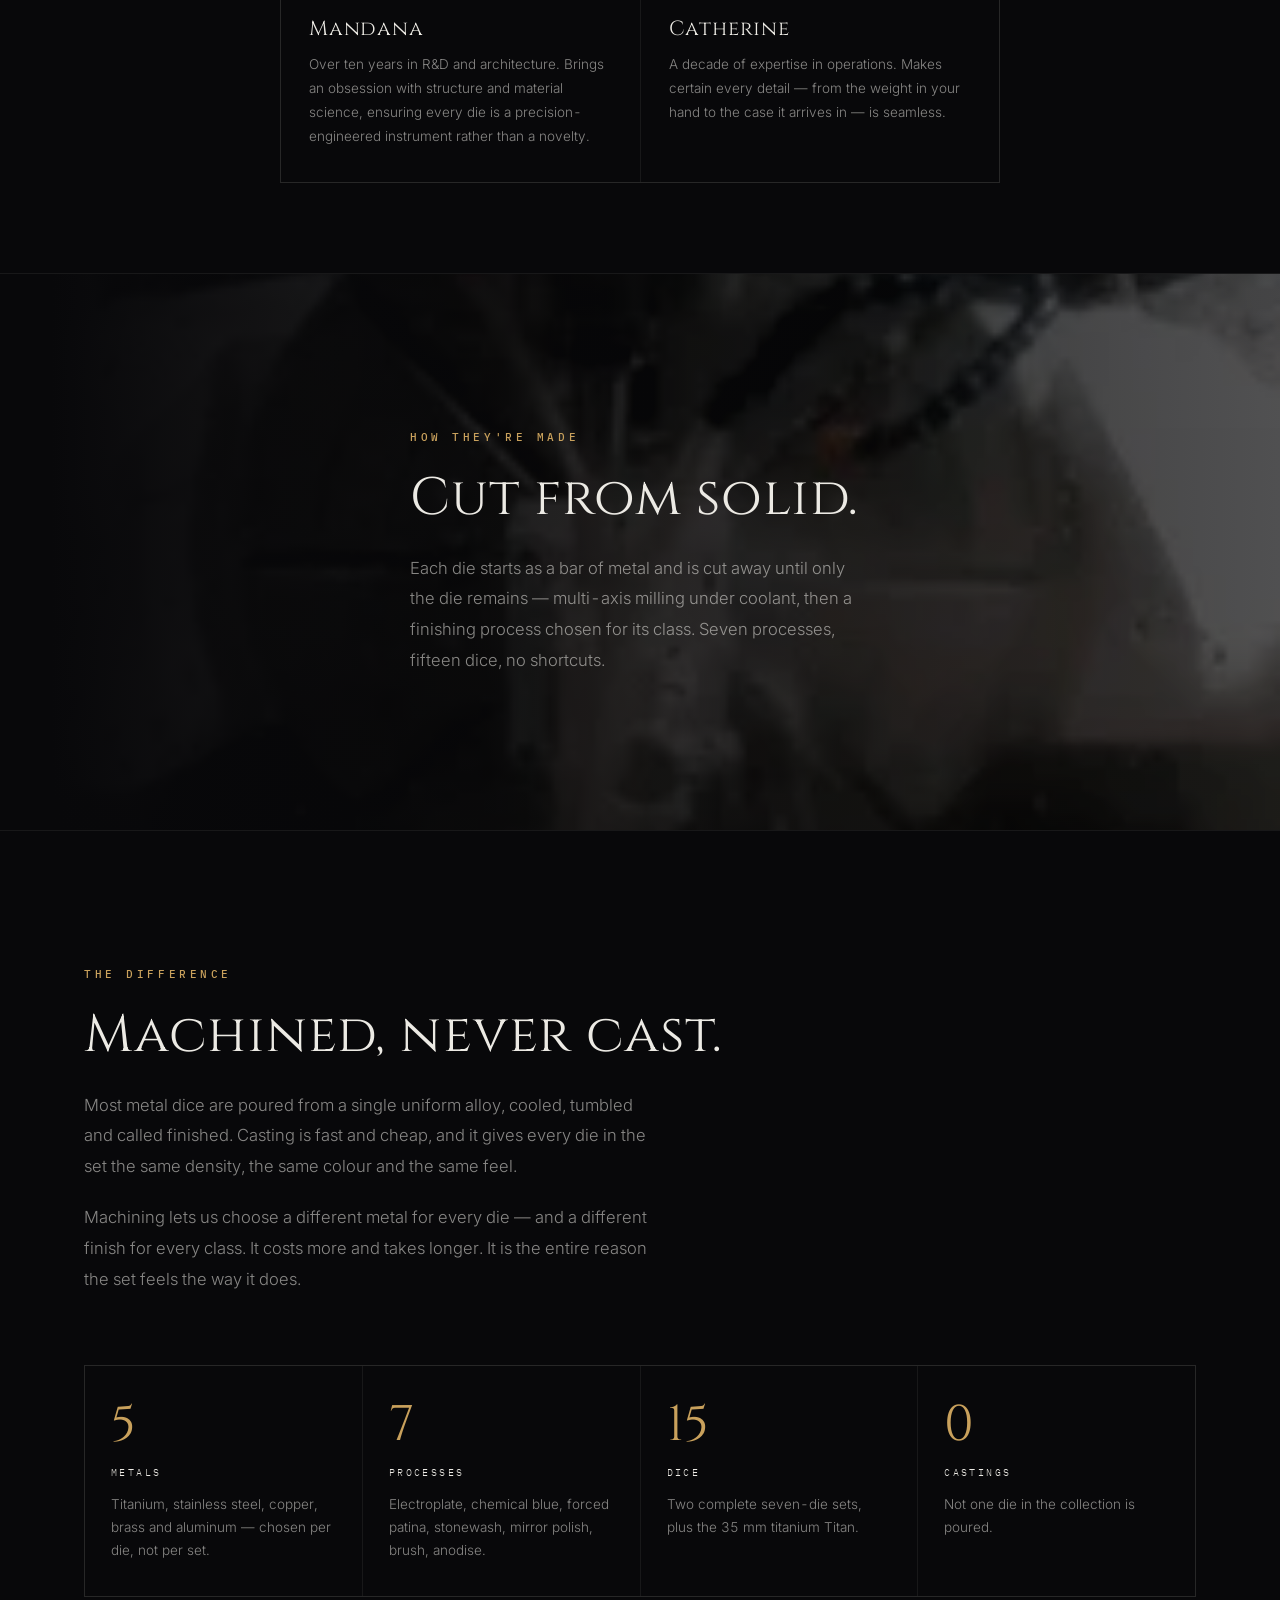
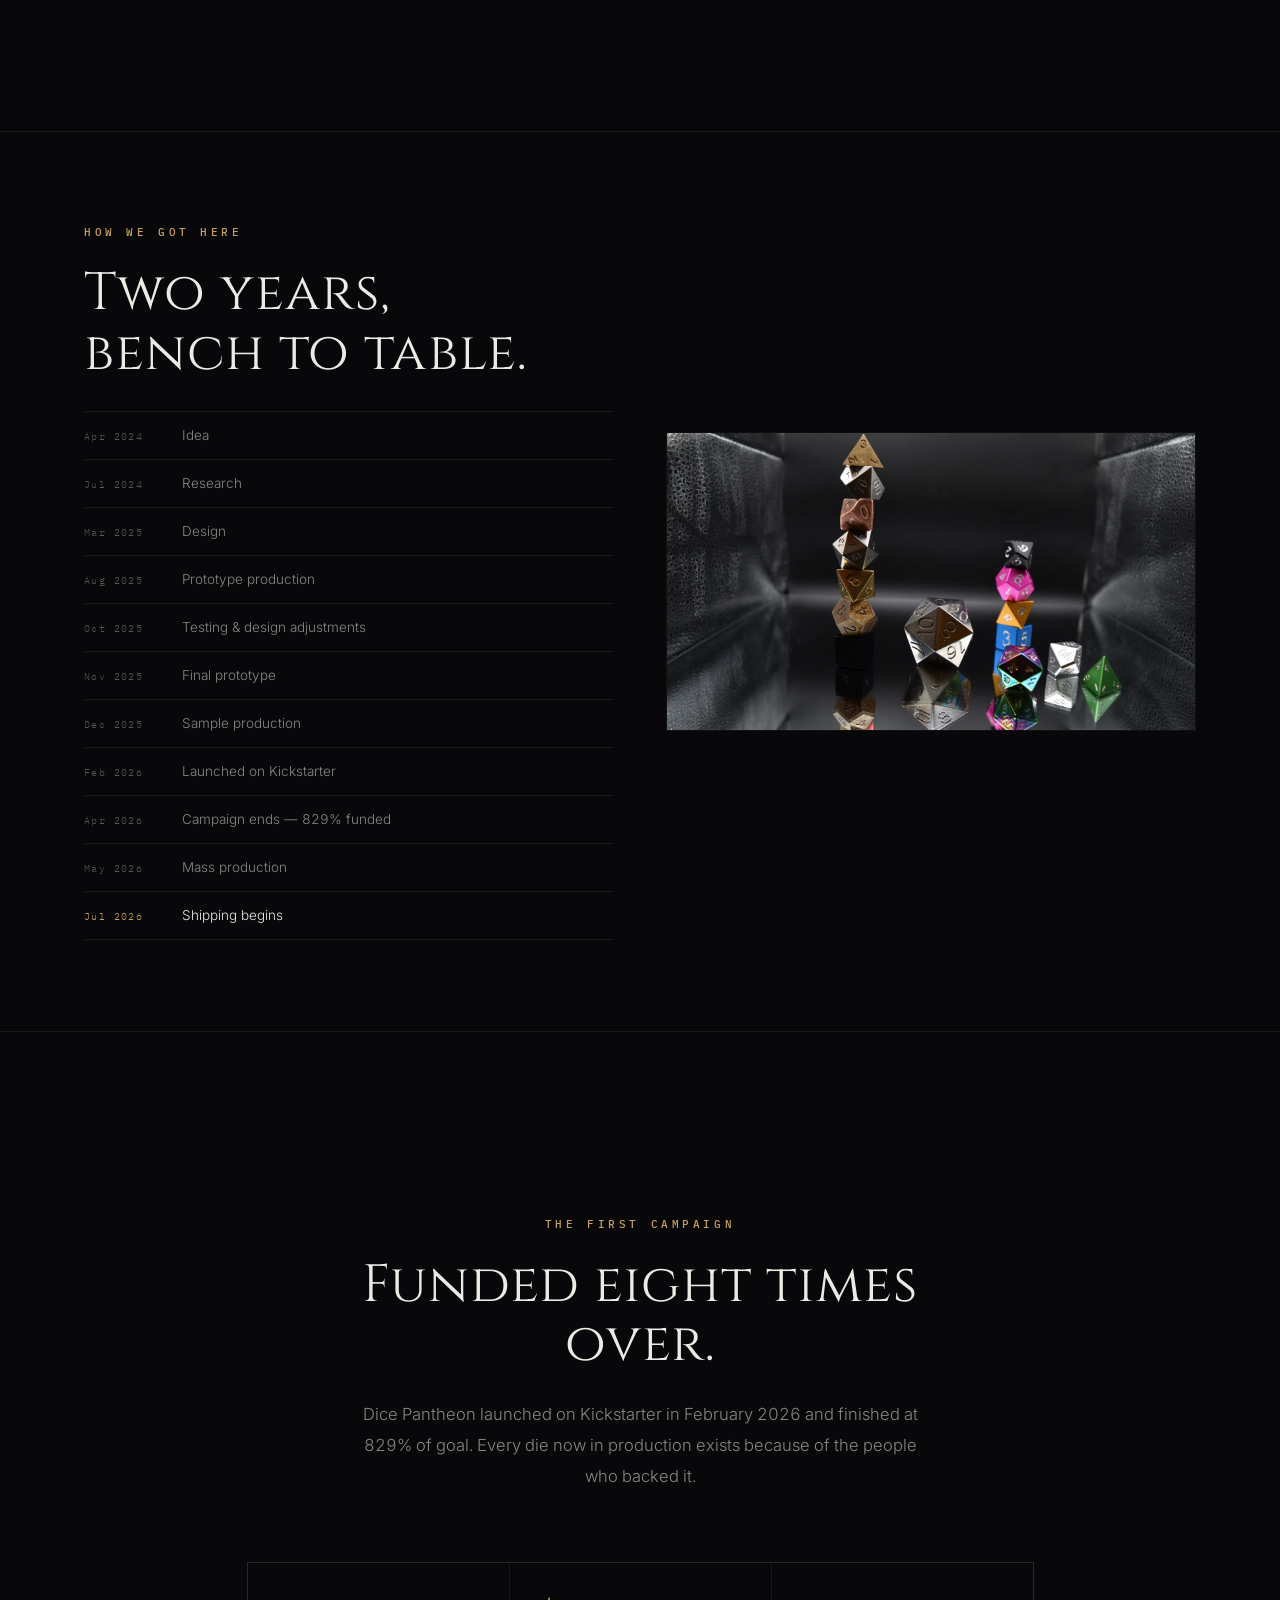
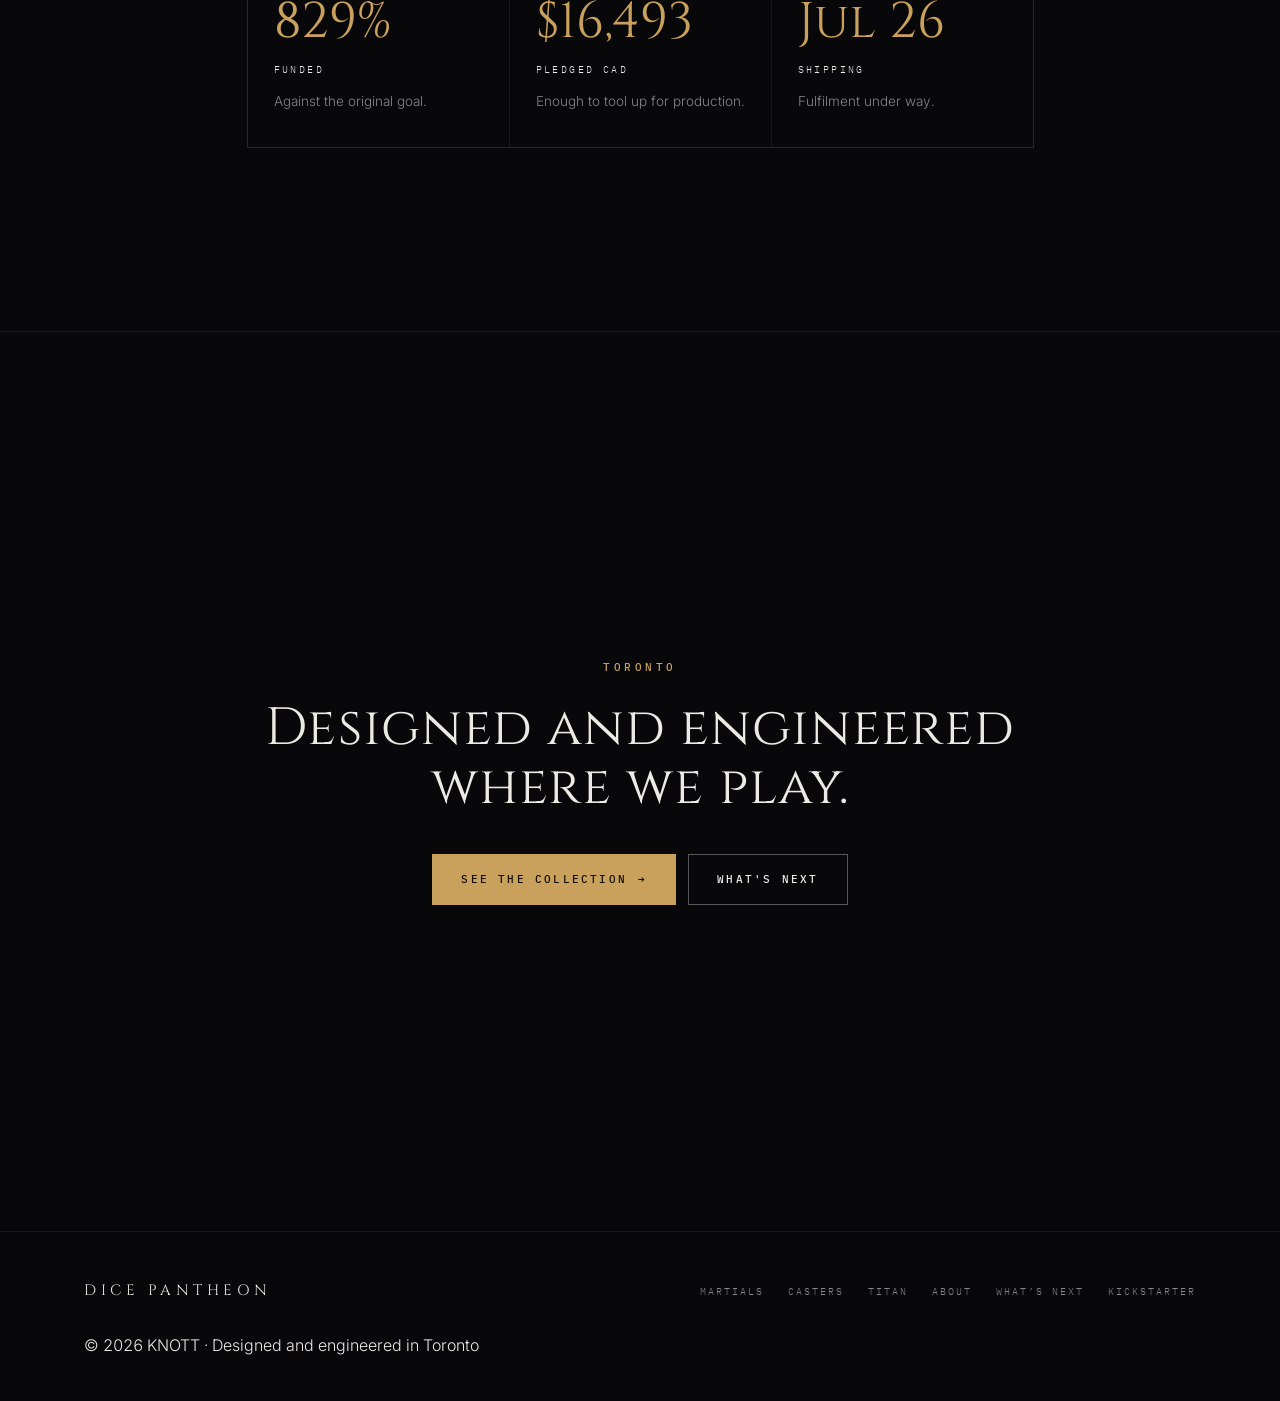
==== commit 7ef072e1: "Remove the Parmeet credit from the About page Mandana said in September that Parmeet is not part of " ====
--- a/about.html
+++ b/about.html
@@ -96,7 +96,6 @@
         <div class="founder"><div class="in">C</div><h3>Catherine</h3>
           <p>A decade of expertise in operations. Makes certain every detail — from the weight in your hand to the case it arrives in — is seamless.</p></div>
       </div>
-      <p class="thanks rv">With thanks to our friend Parmeet, who helped us test the dice at the table.</p>
     </div>
   </section>
 
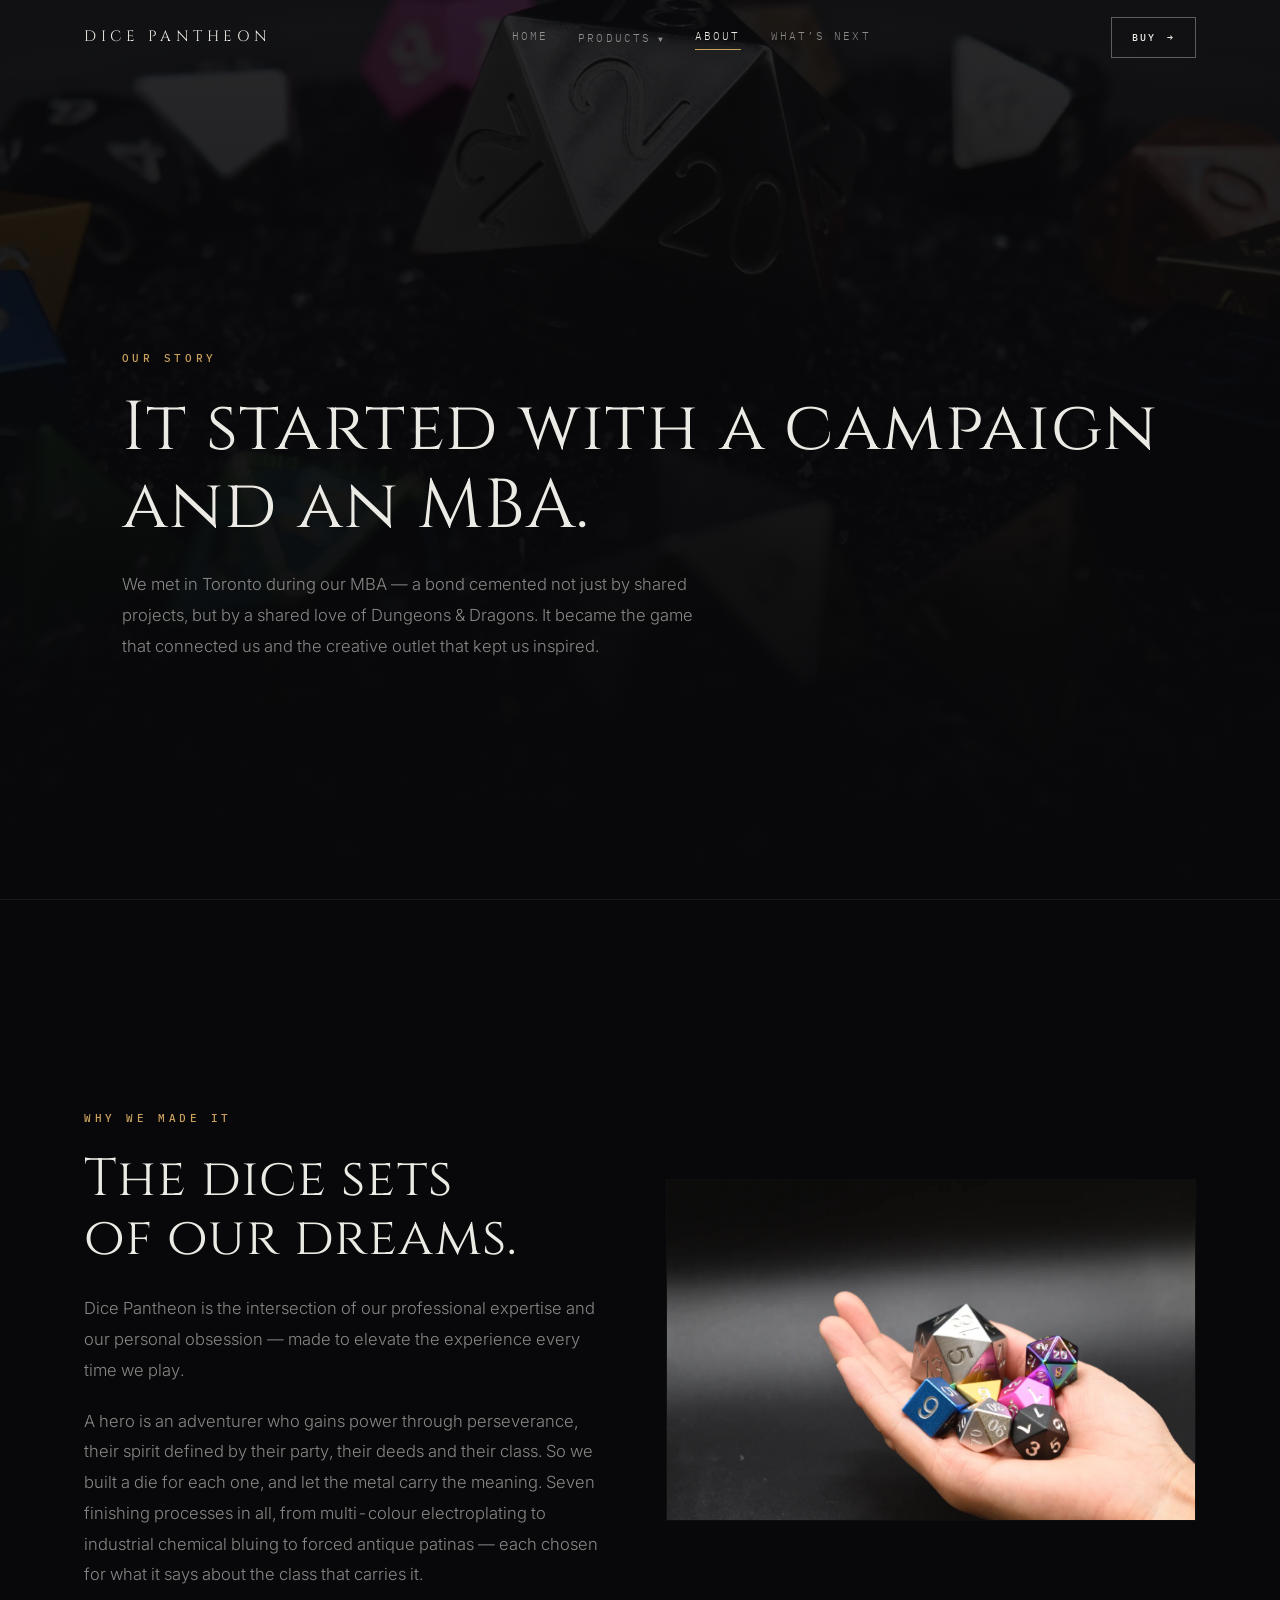
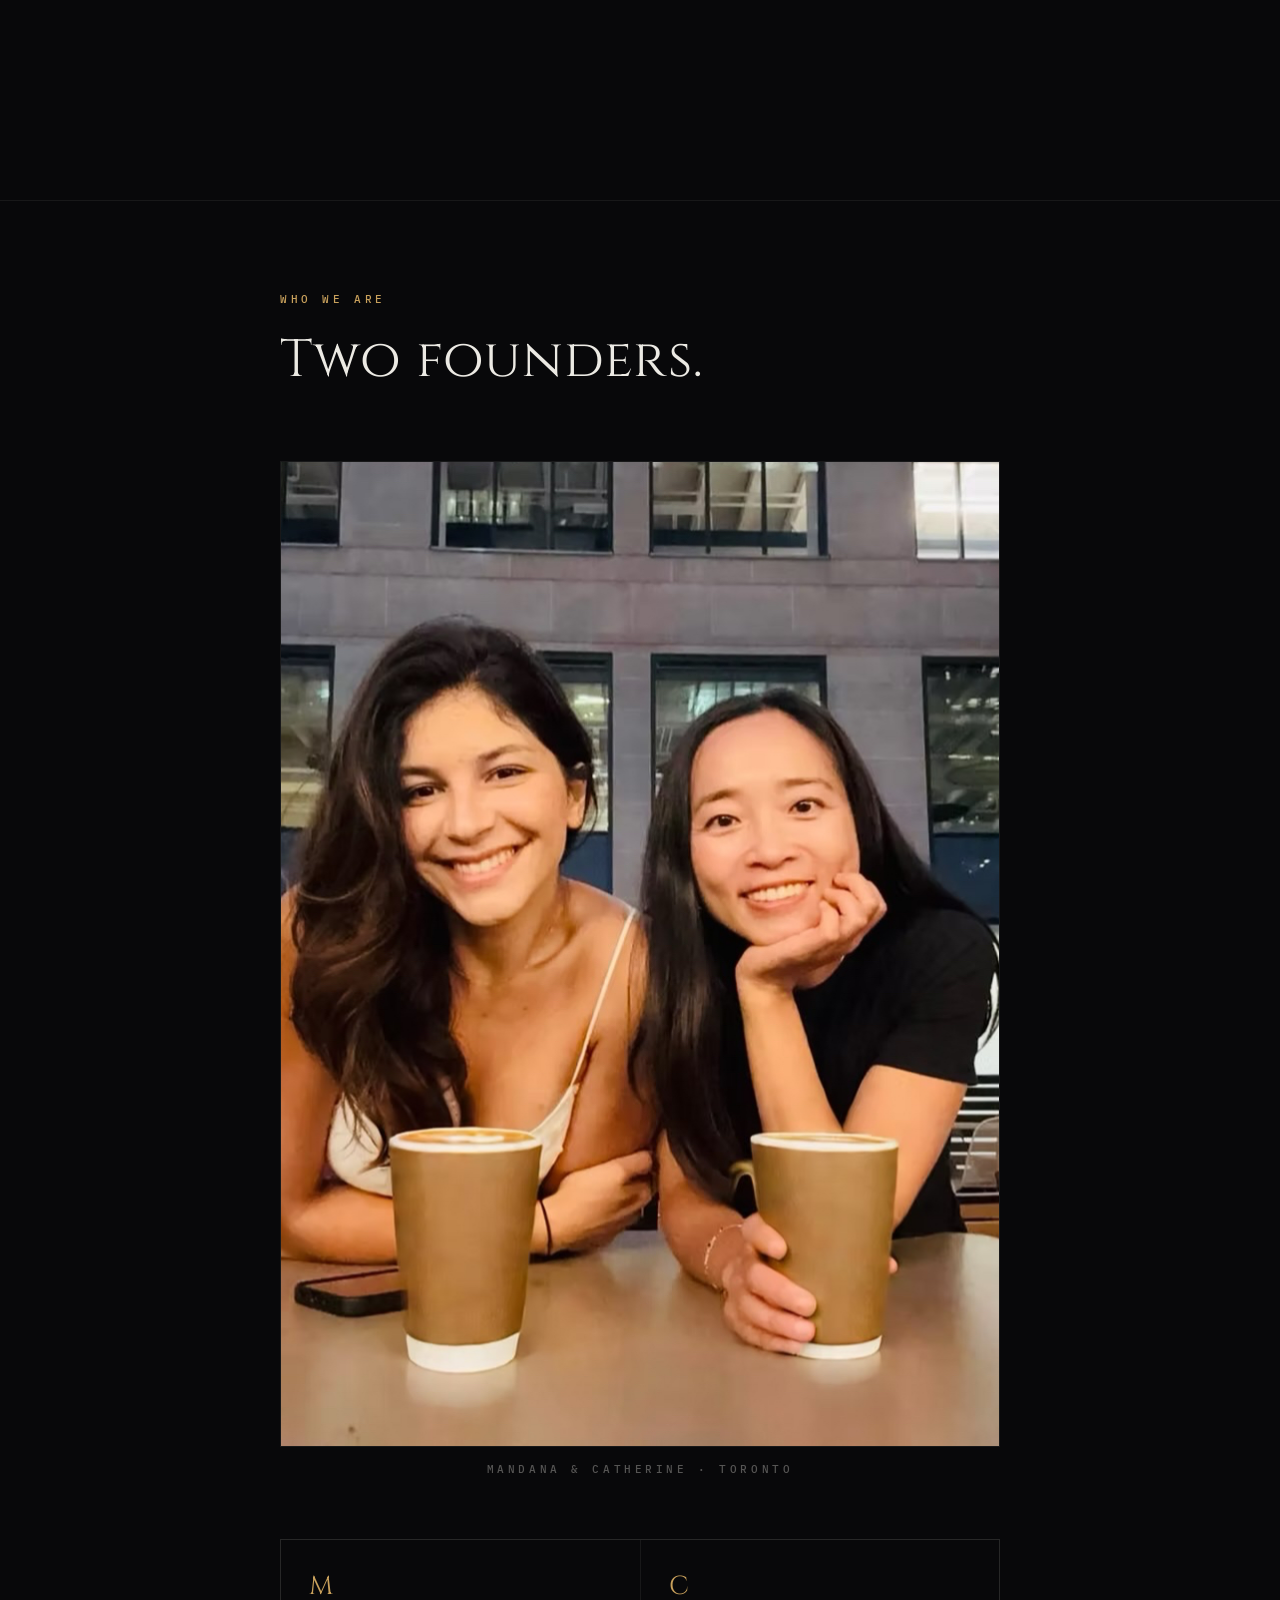
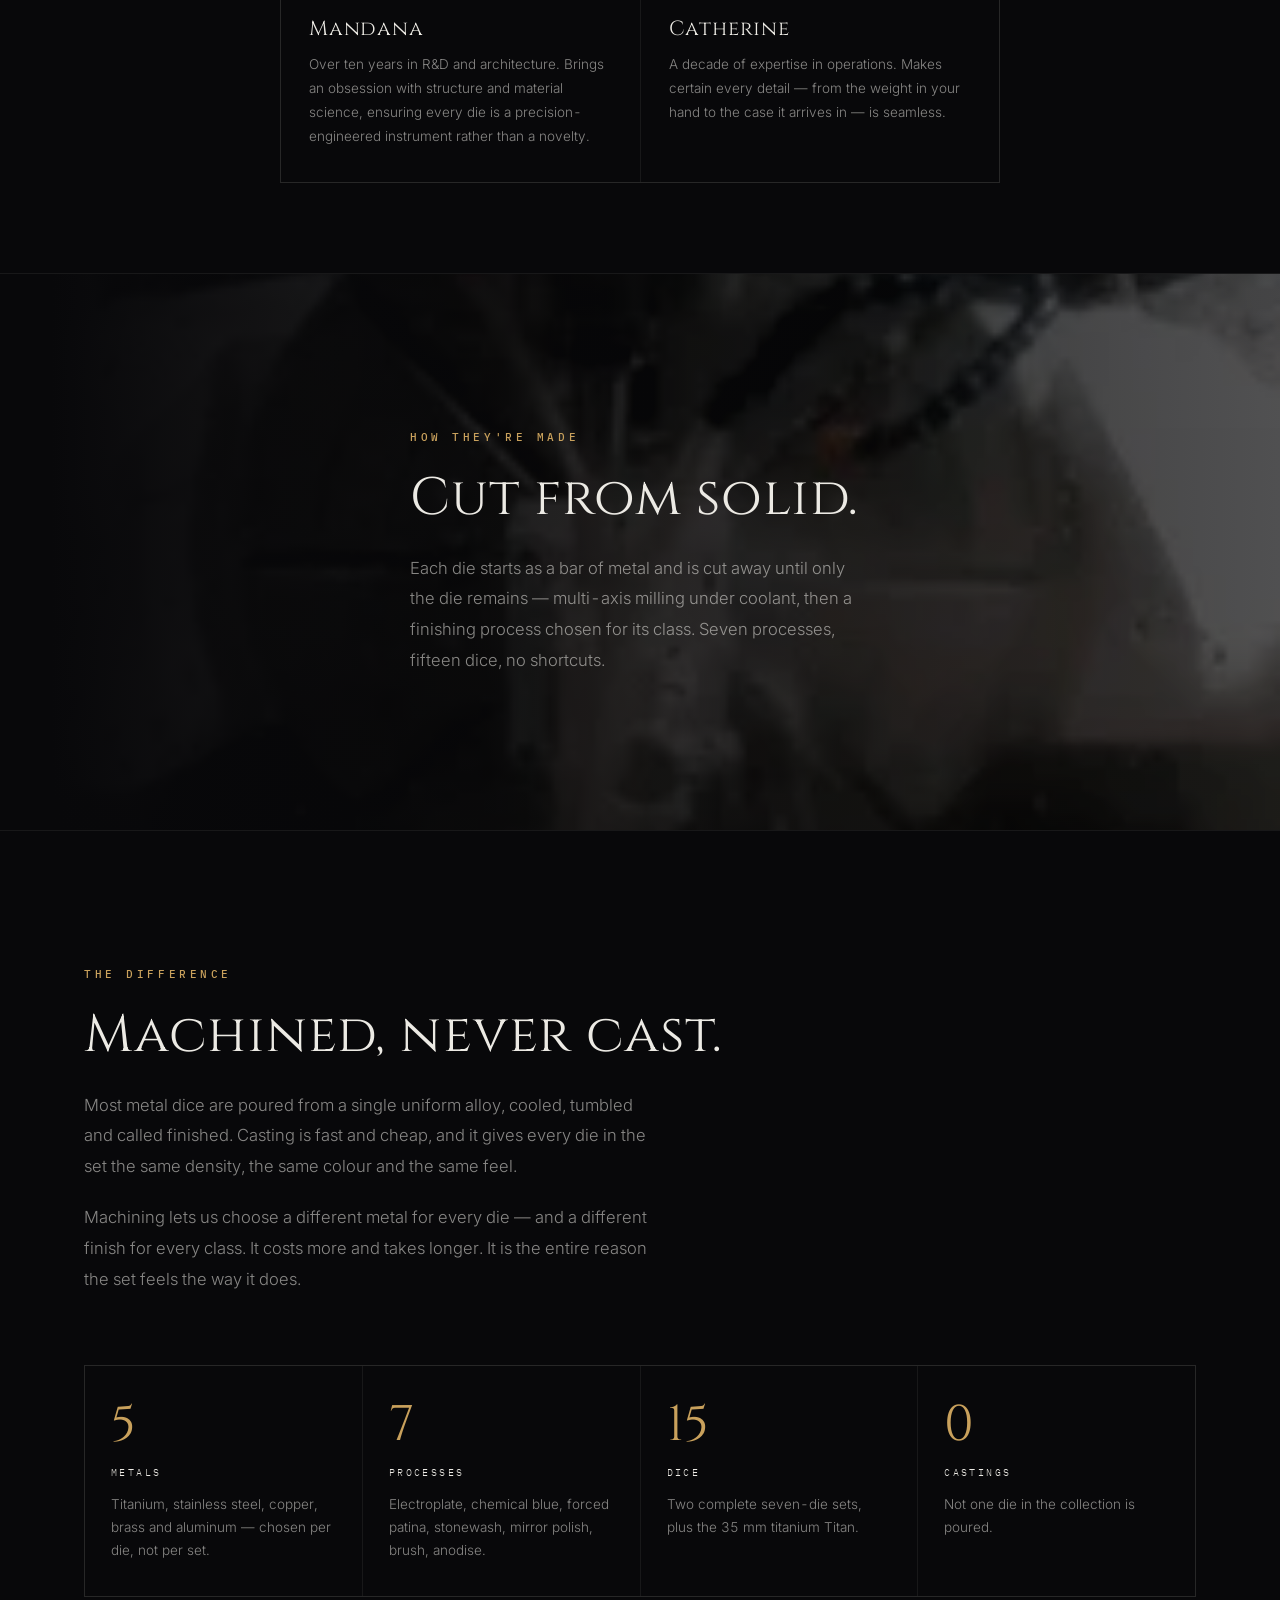
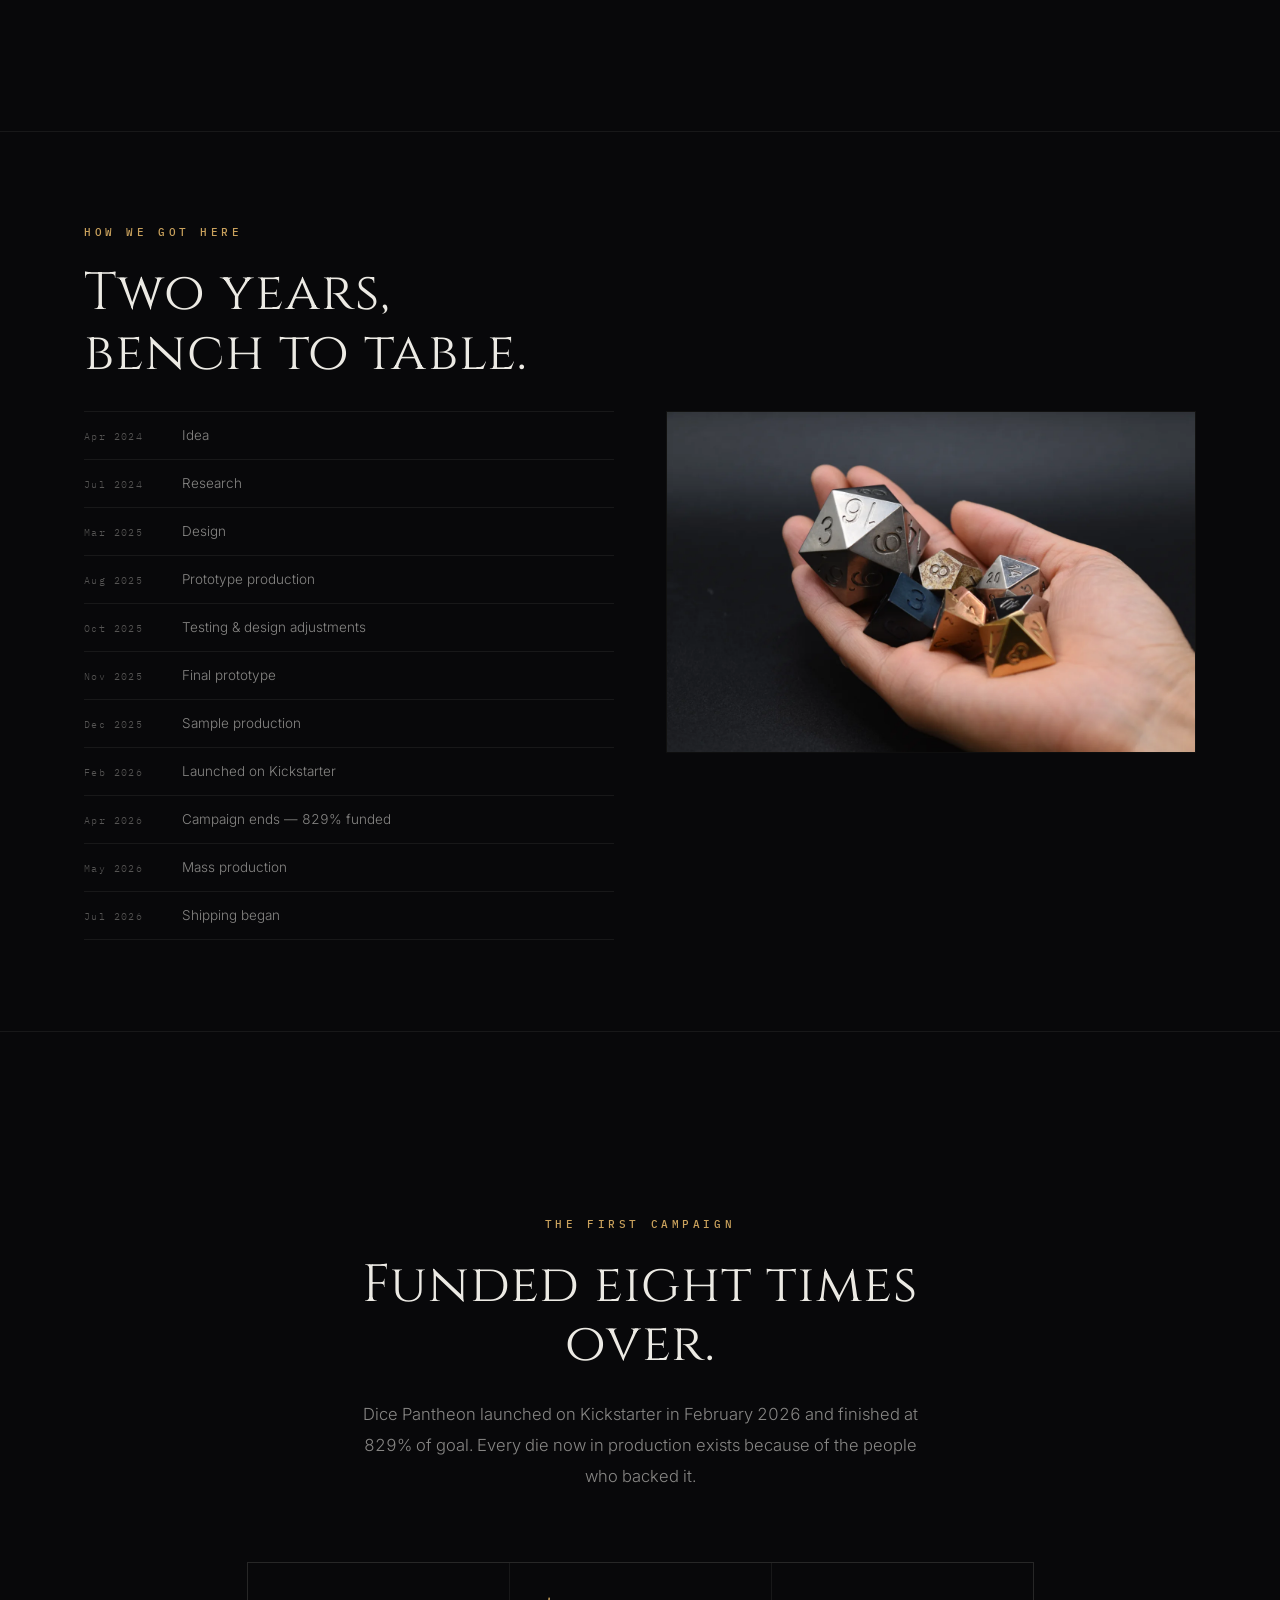
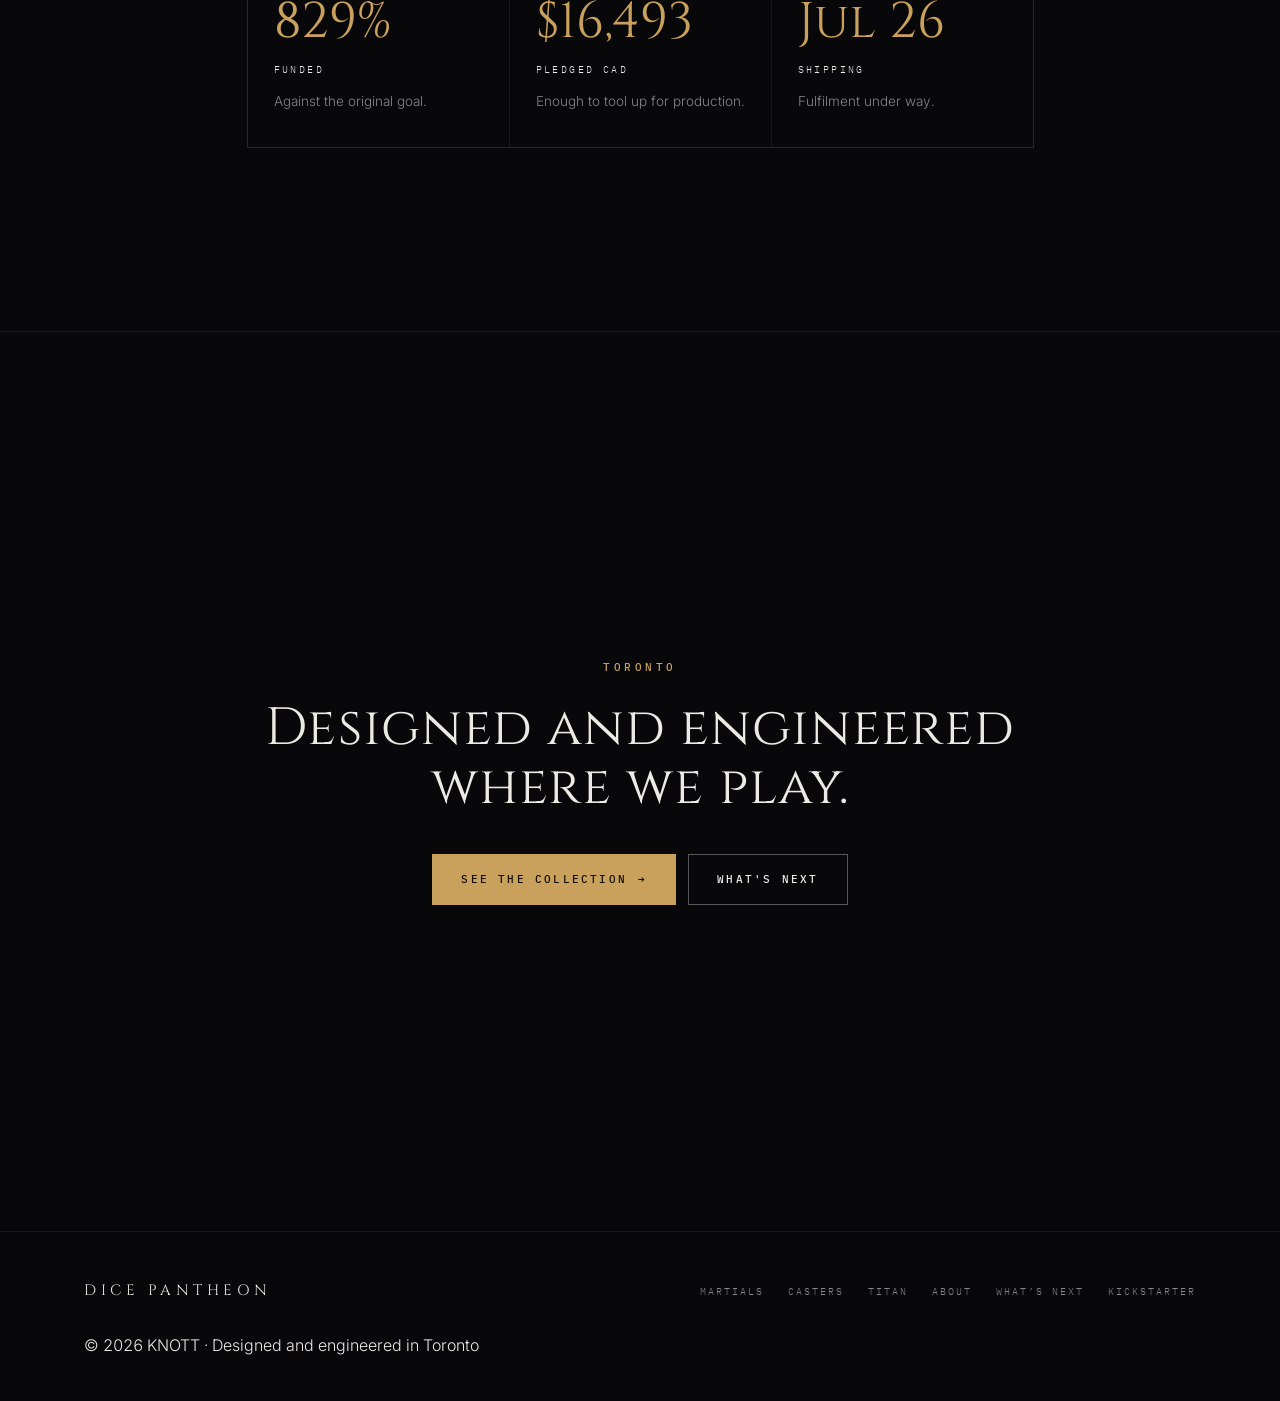
==== commit 1ae48820: "Centre the specs, mark each weight with its die, fix the About photos - Specs run down the middle of" ====
--- a/about.html
+++ b/about.html
@@ -54,7 +54,7 @@
 <main>
 
   <section class="masthead">
-    <img class="bgimg" src="images/process-mill.webp" alt="" aria-hidden="true"/>
+    <img class="bgimg" src="images/s-group.webp" alt="" aria-hidden="true"/>
     <div class="wrap">
       <p class="eyebrow">Our Story</p>
       <h1>It started with a campaign<br/>and an MBA.</h1>
@@ -134,7 +134,7 @@
     <div class="wrap">
       <div class="pair flip">
         <div class="rv">
-          <div class="shot wipe"><img src="images/s-mirror2.webp" alt="Pantheon dice standing in a mirrored chamber." loading="lazy" width="1600" height="900"/></div>
+          <div class="shot wipe"><img src="images/s-hands2.webp" alt="The finished Martials set resting in a hand." loading="lazy" width="1600" height="900"/></div>
         </div>
         <div class="rv">
           <p class="eyebrow">How We Got Here</p>
@@ -150,7 +150,7 @@
             <div class="tl"><span class="d">Feb 2026</span><span class="e">Launched on Kickstarter</span></div>
             <div class="tl"><span class="d">Apr 2026</span><span class="e">Campaign ends — 829% funded</span></div>
             <div class="tl"><span class="d">May 2026</span><span class="e">Mass production</span></div>
-            <div class="tl now"><span class="d">Jul 2026</span><span class="e">Shipping begins</span></div>
+            <div class="tl"><span class="d">Jul 2026</span><span class="e">Shipping began</span></div>
           </div>
         </div>
       </div>
--- a/style.css
+++ b/style.css
@@ -629,6 +629,18 @@
 
 /* ---------- tables ---------- */
 .two{display:grid;grid-template-columns:1fr 1fr;gap:clamp(30px,4vw,60px);}
+
+/* Specs run down the middle of the page. They used to sit in two columns, but
+   once the shipping table came out there was nothing to fill the second one */
+.specs-col{max-width:720px;margin:0 auto;}
+.specs-col > div + div{margin-top:clamp(42px,5vw,66px);}
+
+/* the die beside its own name in the weights table. At this size the internal
+   edges just muddy into a blob, so it shows as a solid silhouette instead */
+.dcell{white-space:nowrap;}
+.dcell .dieicon{width:15px;height:15px;vertical-align:-2px;margin-right:10px;flex:none;}
+.dcell .dieicon .face{fill:rgba(201,161,92,.85);stroke:none;}
+.dcell .dieicon .edge{display:none;}
 @media(max-width:900px){.two{grid-template-columns:1fr;}}
 table{width:100%;border-collapse:collapse;font-size:13.5px;}
 th,td{text-align:left;padding:13px 8px;border-bottom:1px solid var(--hair-soft);}
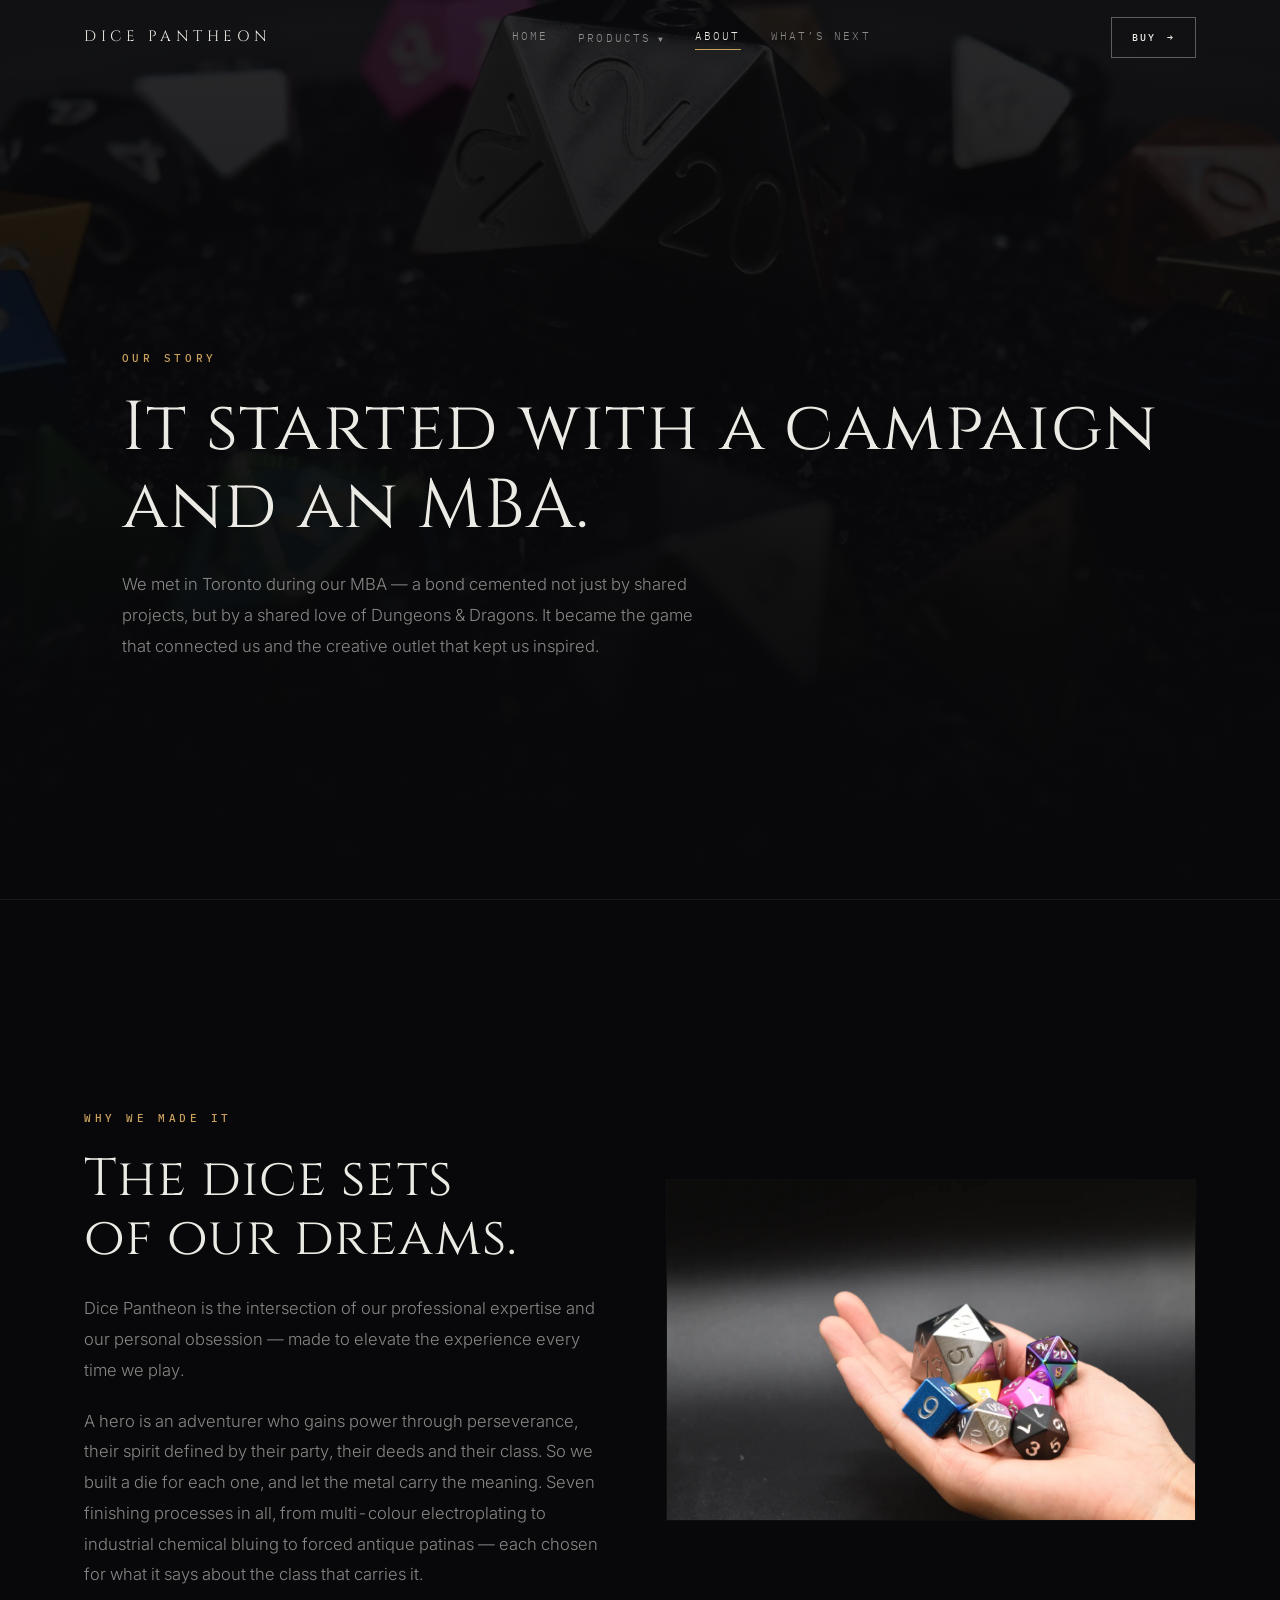
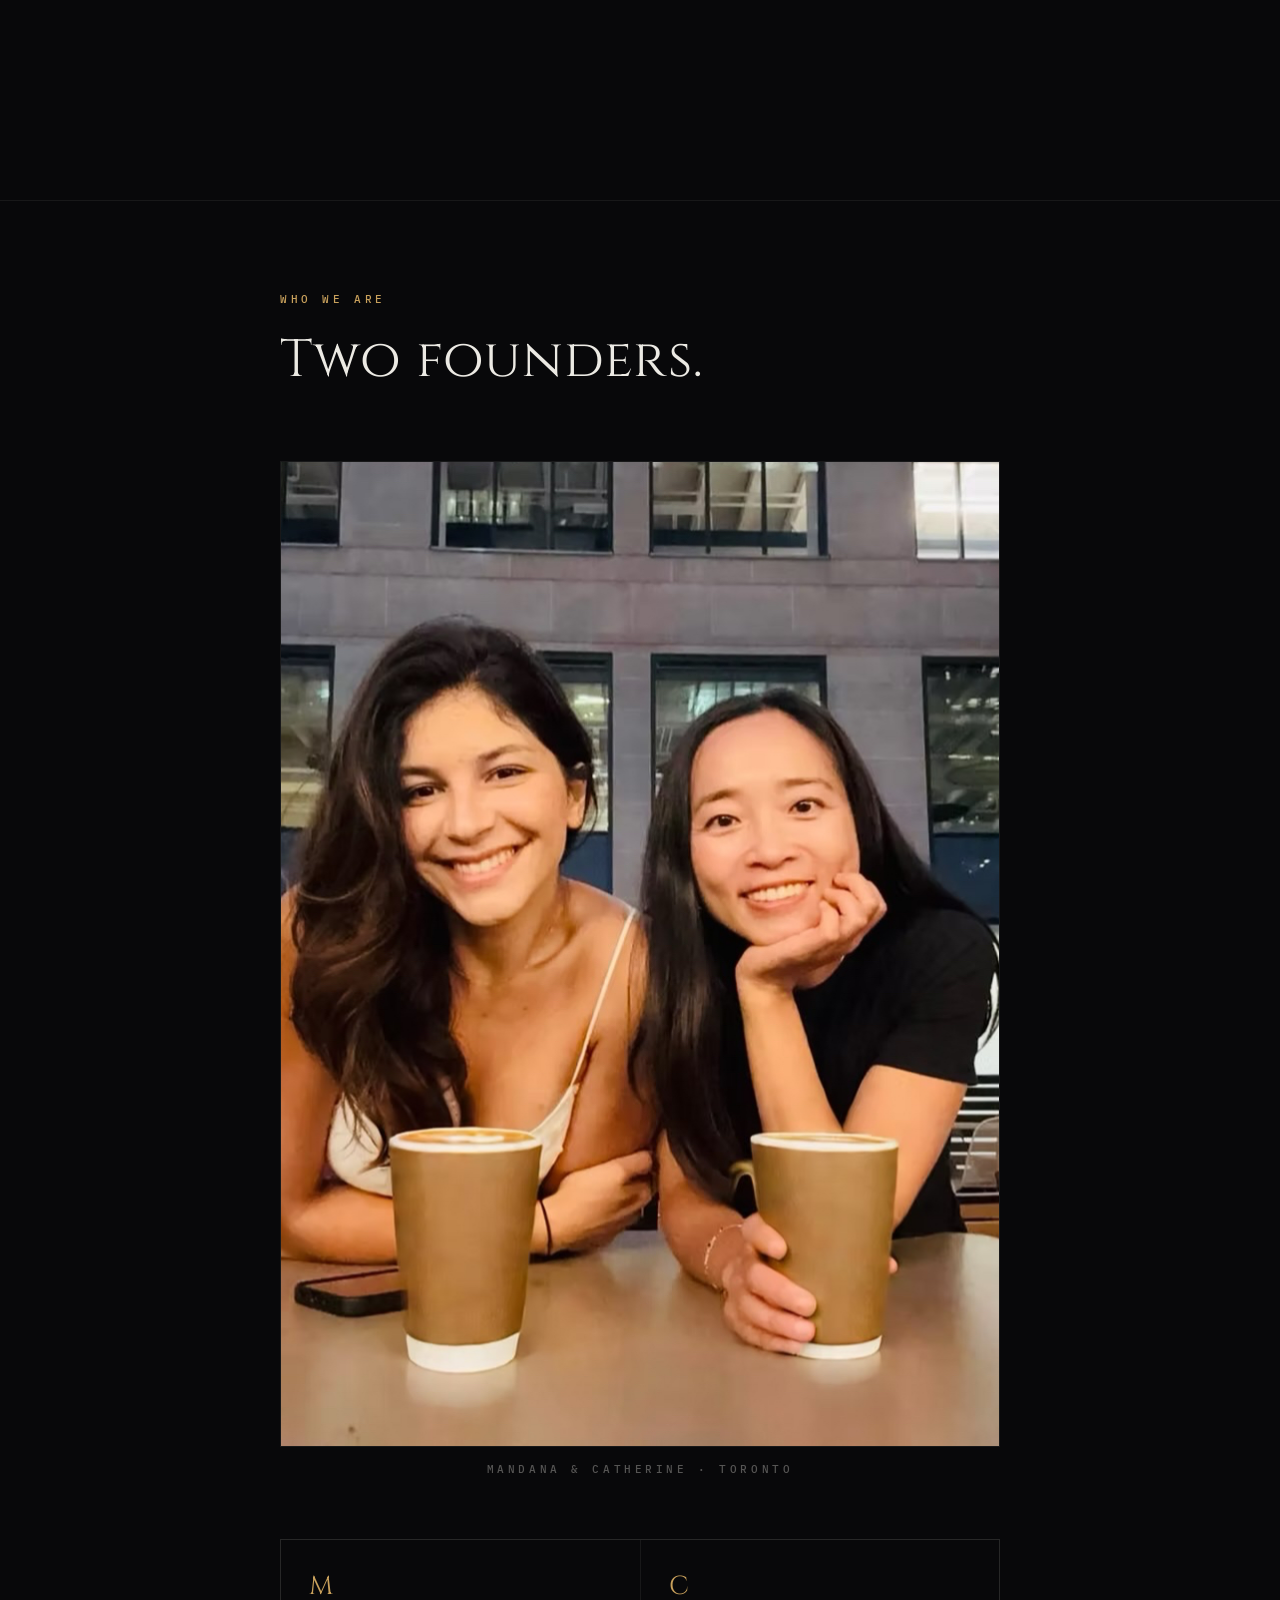
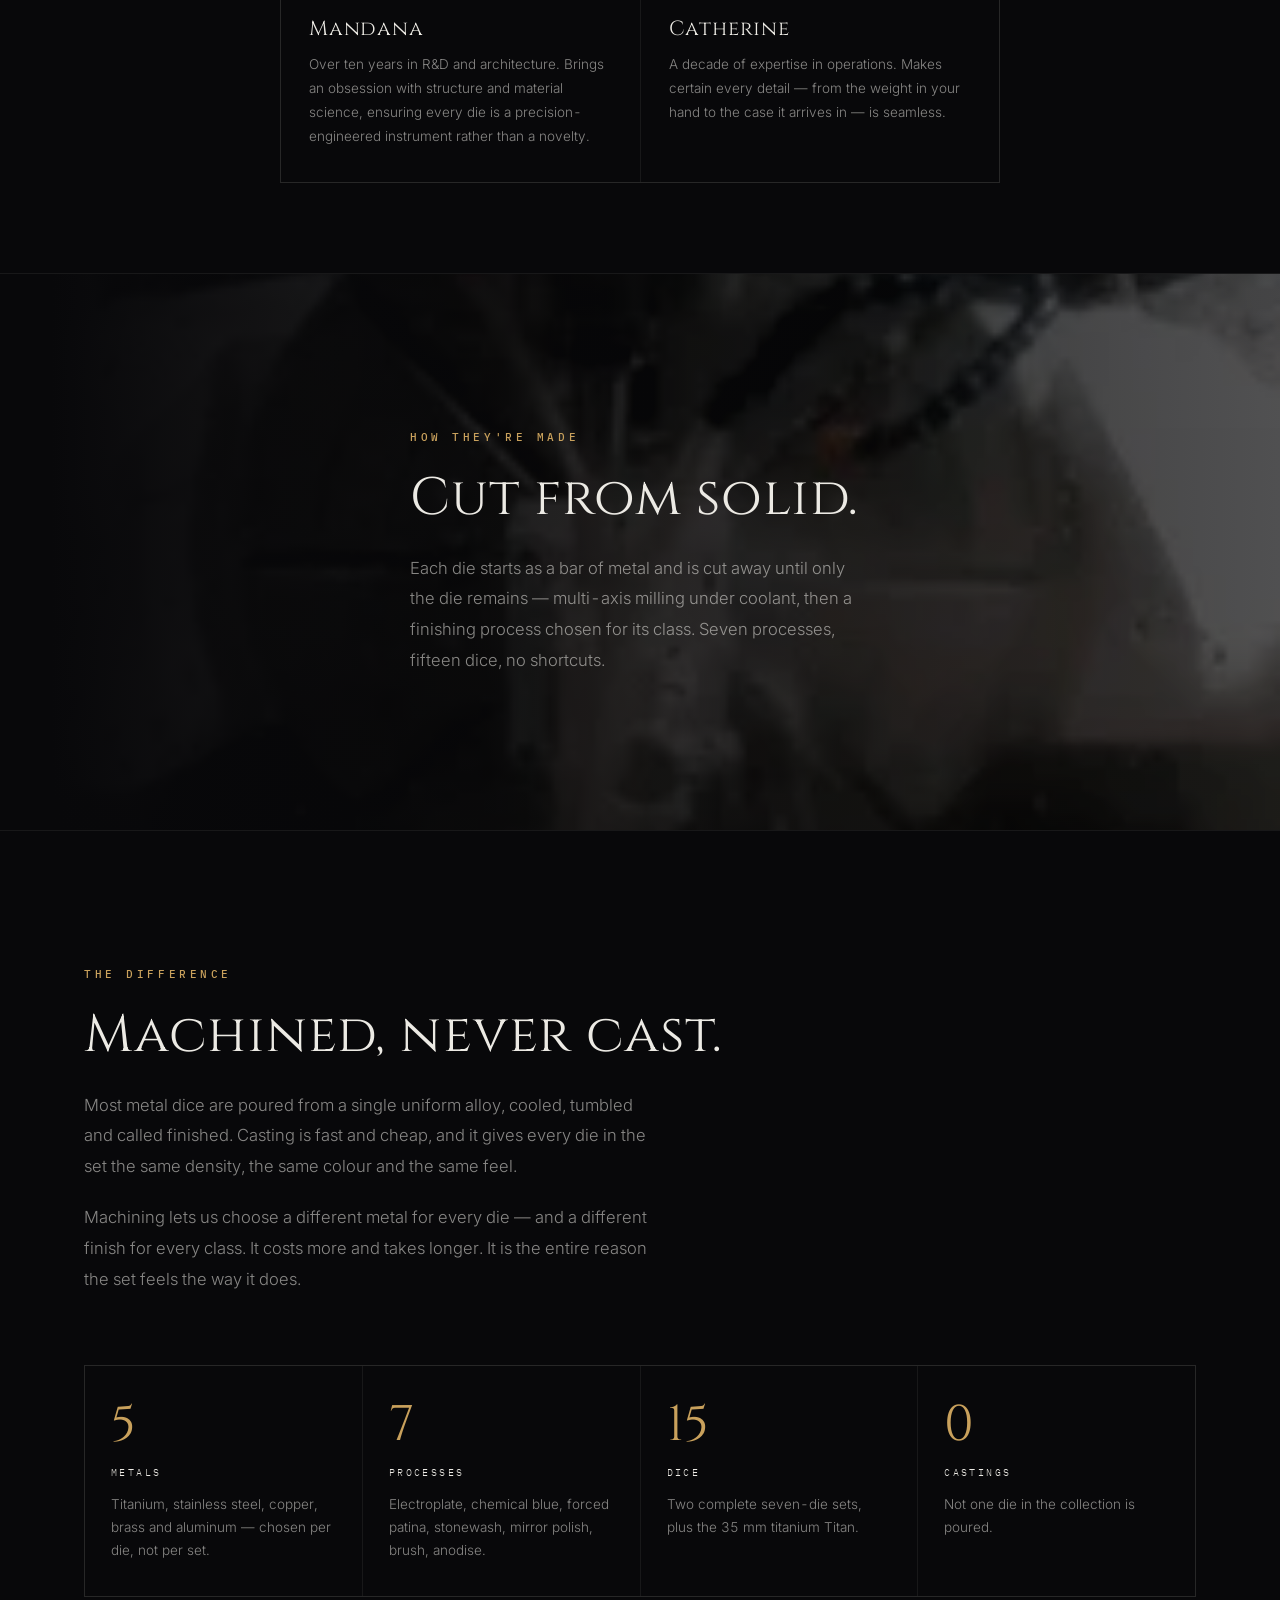
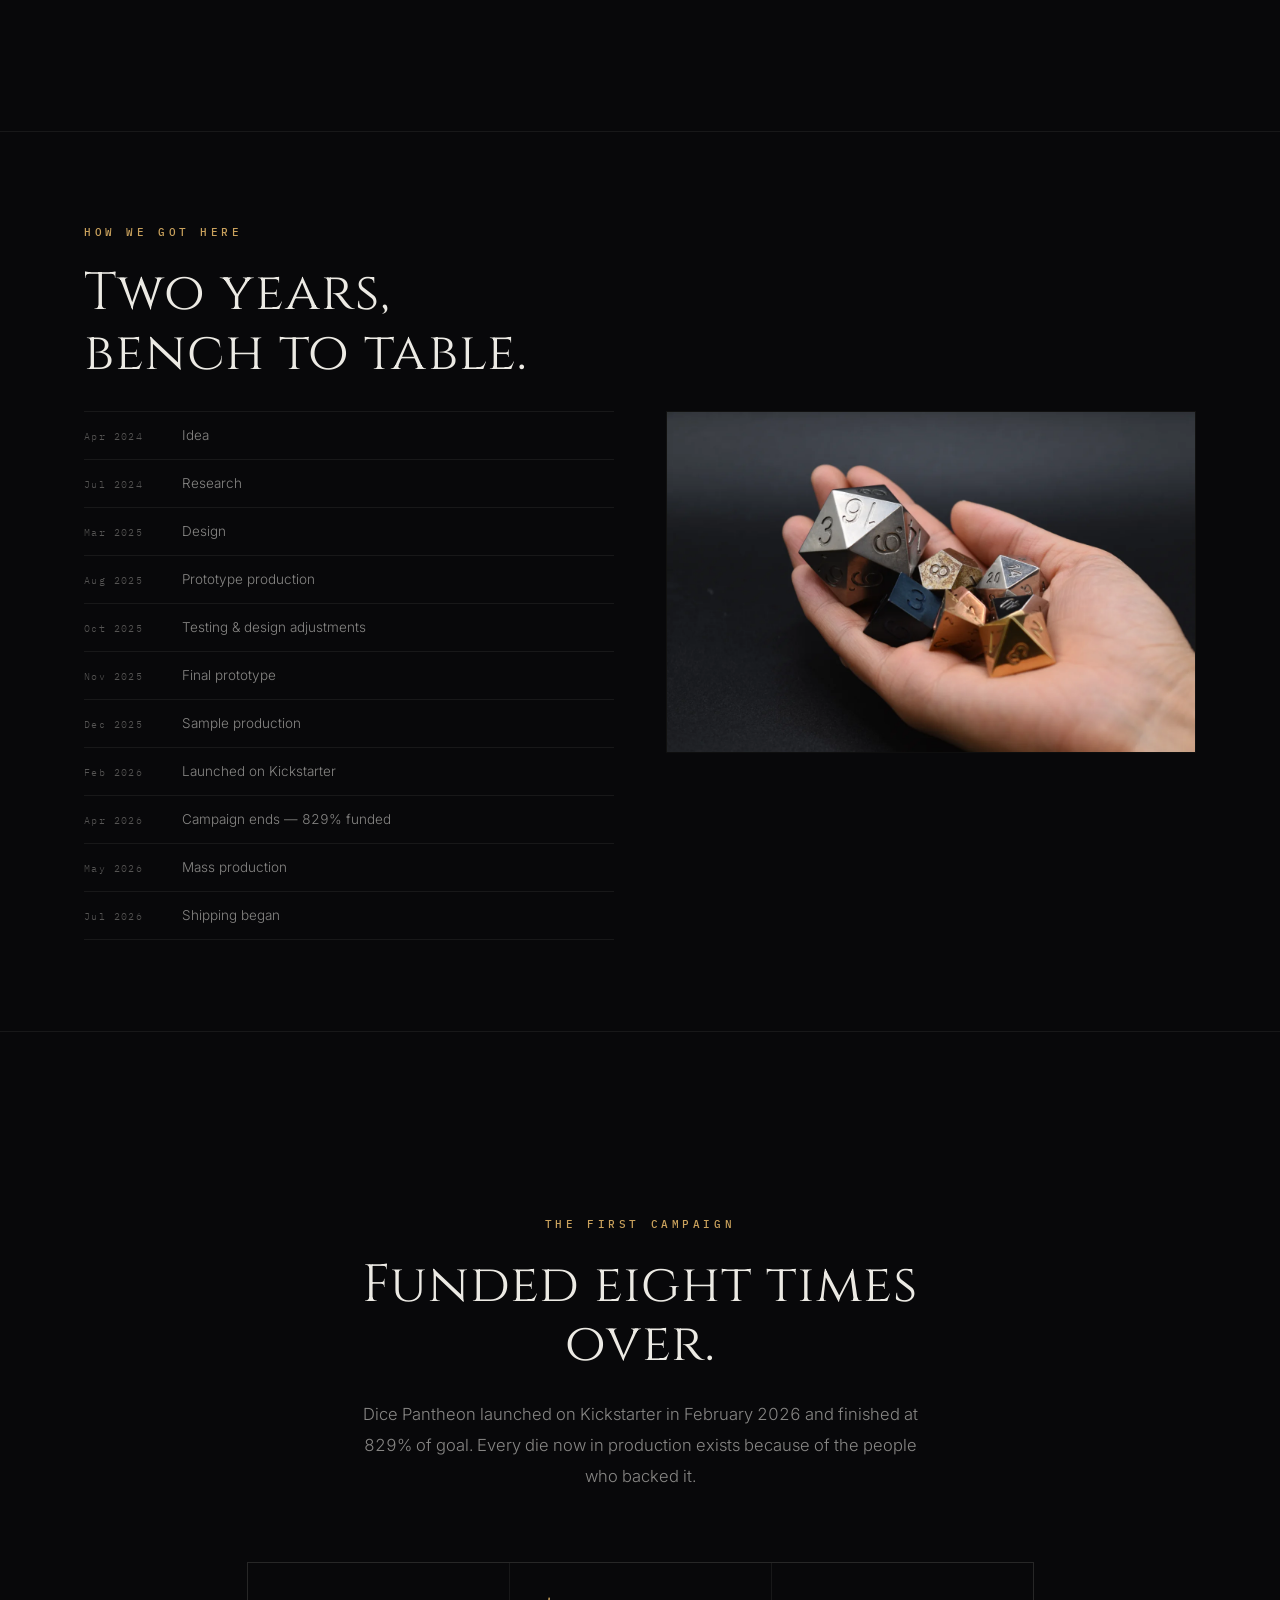
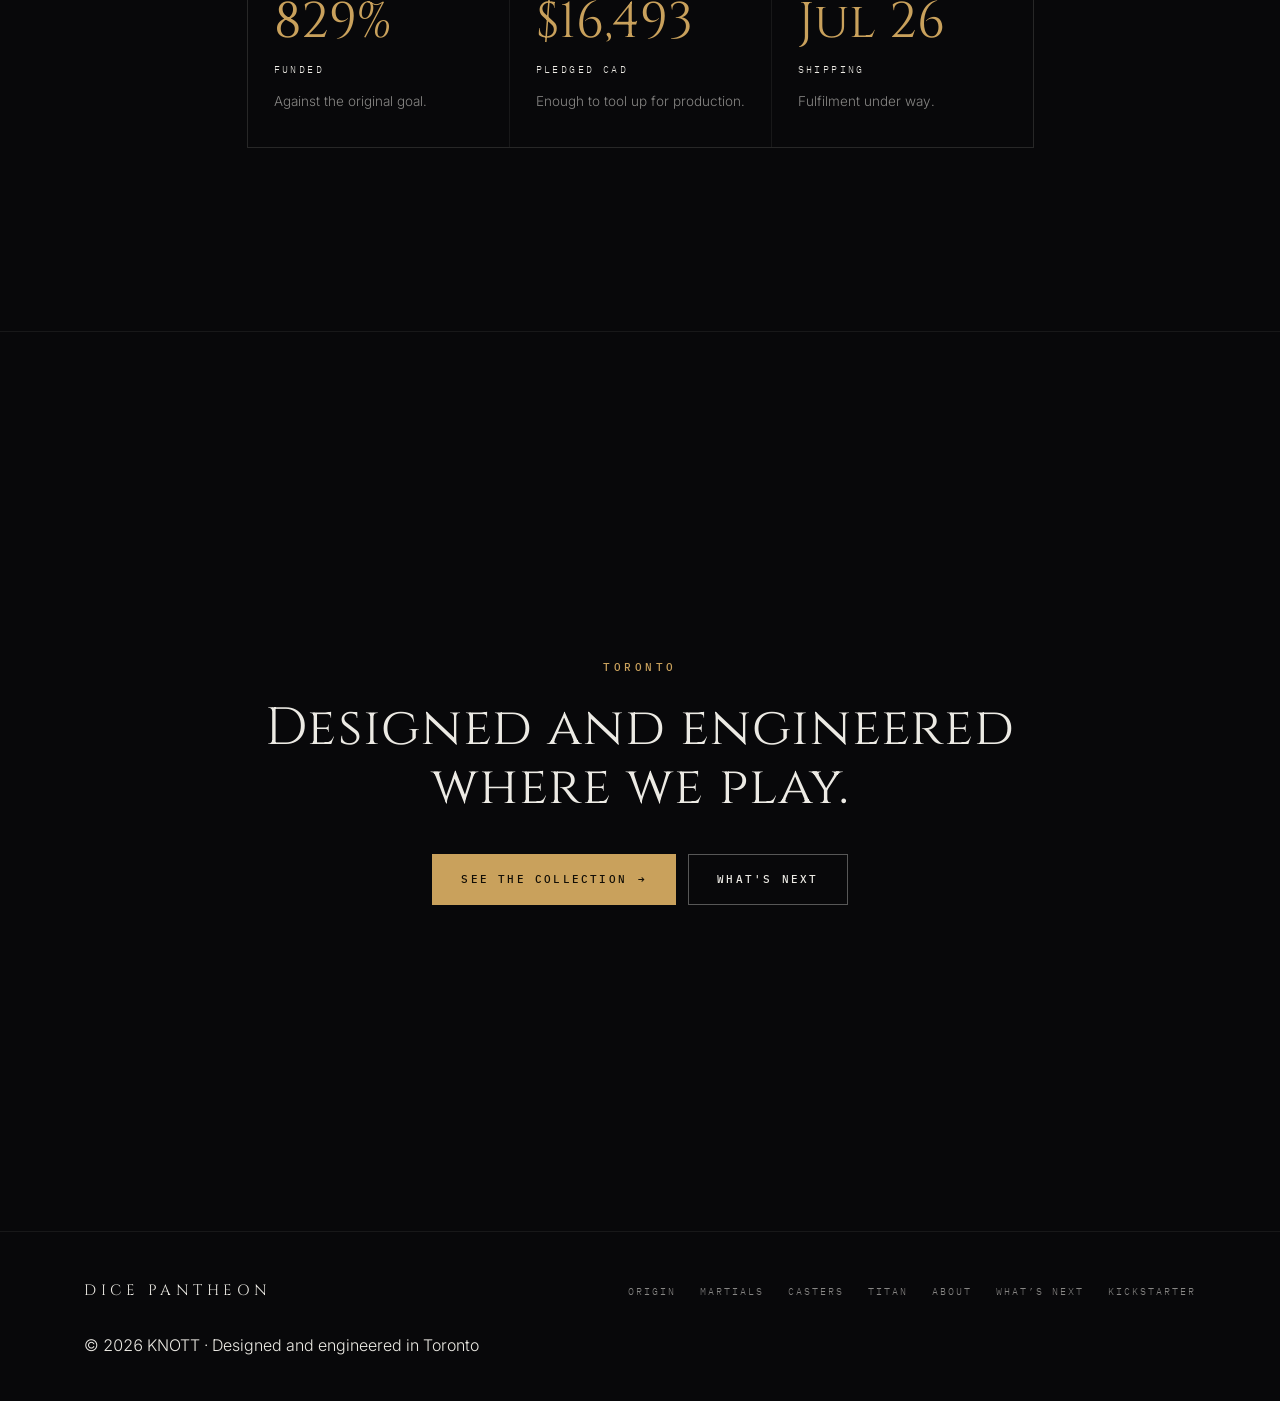
==== commit 55b4e695: "Add the Origin page and nest Products under it Origin is edition one. Naming it gives a later editio" ====
--- a/about.html
+++ b/about.html
@@ -27,10 +27,13 @@
       <div class="menu">
         <button type="button" aria-expanded="false" aria-haspopup="true">Products <span class="caret">&#9660;</span></button>
         <div class="menu-list">
-          <a href="martials.html">The Martials<span>$499 CAD</span></a>
-          <a href="casters.html">The Casters<span>$149 CAD</span></a>
-          <a href="titan.html">The Titan<span>$289 CAD</span></a>
-          <a href="https://www.kickstarter.com/projects/knottx/dice-pantheon-cast-in-magic-forged-in-might" target="_blank" rel="noopener">Pantheon of Heroes<span>All fifteen &middot; $937 CAD</span></a>
+          <a class="menu-top" href="origin.html">Dice Pantheon &middot; Origin<span>The first edition</span></a>
+          <div class="menu-sub">
+            <a href="martials.html">The Martials<span>$499 CAD</span></a>
+            <a href="casters.html">The Casters<span>$149 CAD</span></a>
+            <a href="titan.html">The Titan<span>$289 CAD</span></a>
+            <a href="https://www.kickstarter.com/projects/knottx/dice-pantheon-cast-in-magic-forged-in-might" target="_blank" rel="noopener">Pantheon of Heroes<span>All fifteen &middot; $937 CAD</span></a>
+          </div>
         </div>
       </div>
       <a href="about.html" aria-current="page">About</a>
@@ -42,9 +45,10 @@
   <div class="mobmenu" id="mobMenu">
     <div class="wrap">
       <a href="index.html">Home</a>
-      <a href="martials.html">The Martials</a>
-      <a href="casters.html">The Casters</a>
-      <a href="titan.html">The Titan</a>
+      <a href="origin.html">Dice Pantheon &middot; Origin</a>
+      <a href="martials.html" class="sub">The Martials</a>
+      <a href="casters.html" class="sub">The Casters</a>
+      <a href="titan.html" class="sub">The Titan</a>
       <a href="about.html">About</a>
       <a href="next.html">What&rsquo;s Next</a>
     </div>
@@ -190,6 +194,7 @@
   <div class="wrap foot">
     <a href="index.html" class="brand">Dice&nbsp;Pantheon</a>
     <nav class="footlinks">
+      <a href="origin.html">Origin</a>
       <a href="martials.html">Martials</a>
       <a href="casters.html">Casters</a>
       <a href="titan.html">Titan</a>
--- a/style.css
+++ b/style.css
@@ -762,3 +762,37 @@
 /* no edge fades over a full-width slide: there is no next slide peeking out to
    hint at, and a gradient over the photograph just looks like a smudge */
 .slider .track-wrap::before,.slider .track-wrap::after{display:none;}
+
+/* Products opens on the edition, with the four things you can buy indented
+   under it. The rule down the left is what makes the nesting readable at a
+   glance rather than looking like five flat links. */
+.menu-list{min-width:290px;}
+.menu-top{font-family:var(--display);font-size:15px;}
+.menu-sub{margin-top:6px;padding-top:6px;padding-left:14px;
+  border-top:1px solid var(--hair);position:relative;}
+.menu-sub::before{content:"";position:absolute;left:4px;top:10px;bottom:8px;
+  width:1px;background:var(--hair);}
+.mobmenu .sub{padding-left:22px;font-size:15px;color:var(--mute);}
+
+/* the four products on Origin */
+.pgrid{display:grid;grid-template-columns:repeat(auto-fill,minmax(270px,1fr));
+  gap:clamp(16px,1.8vw,24px);}
+.pcard{border:1px solid var(--hair-soft);background:var(--void-2);
+  display:flex;flex-direction:column;
+  transition:border-color .45s var(--ease),background .45s var(--ease),transform .45s var(--ease);}
+.pcard:hover{border-color:var(--hair);background:var(--void-3);transform:translateY(-3px);}
+.pcard-shot{overflow:hidden;aspect-ratio:16/10;background:#000;}
+.pcard-shot img{width:100%;height:100%;object-fit:cover;transition:transform 1.1s var(--ease);}
+.pcard:hover .pcard-shot img{transform:scale(1.04);}
+.pcard-body{padding:clamp(20px,2vw,26px);display:flex;flex-direction:column;flex:1;}
+.pcard-body h3{margin:10px 0 10px;font-size:clamp(17px,1.7vw,21px);}
+.pcard-body p{font-size:13px;color:var(--mute);line-height:1.72;}
+.pcard-foot{display:flex;flex-direction:column;gap:6px;margin:18px 0 16px;
+  padding-top:16px;border-top:1px solid var(--hair-soft);}
+.pcard-foot .price{font-family:var(--display);font-size:clamp(18px,1.8vw,23px);}
+.pcard-foot .count{font-family:var(--mono);font-size:9.5px;letter-spacing:.14em;
+  text-transform:uppercase;color:var(--faint);}
+.pcard .go{margin-top:auto;font-family:var(--mono);font-size:10px;
+  letter-spacing:.2em;text-transform:uppercase;color:var(--brass);}
+.masthead h1 .orig{font-style:italic;font-family:var(--script);
+  color:var(--brass);font-weight:300;}
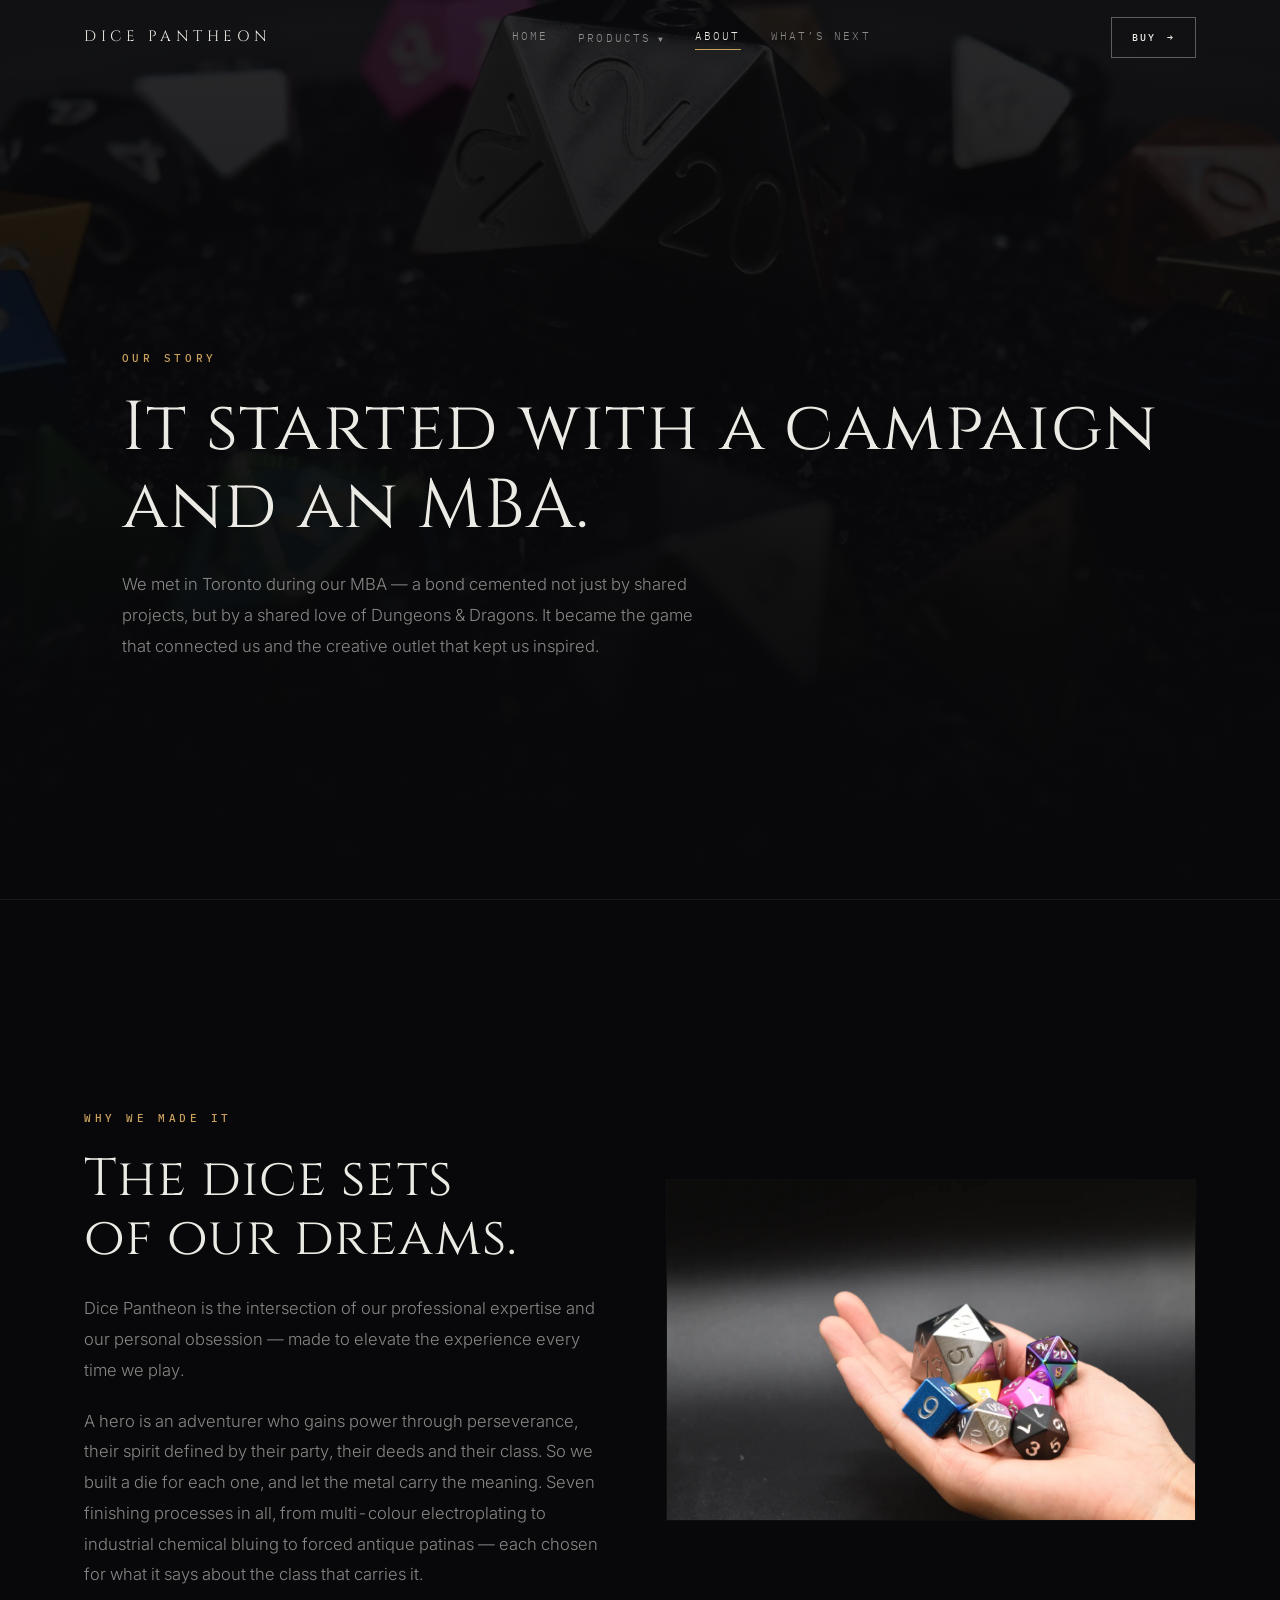
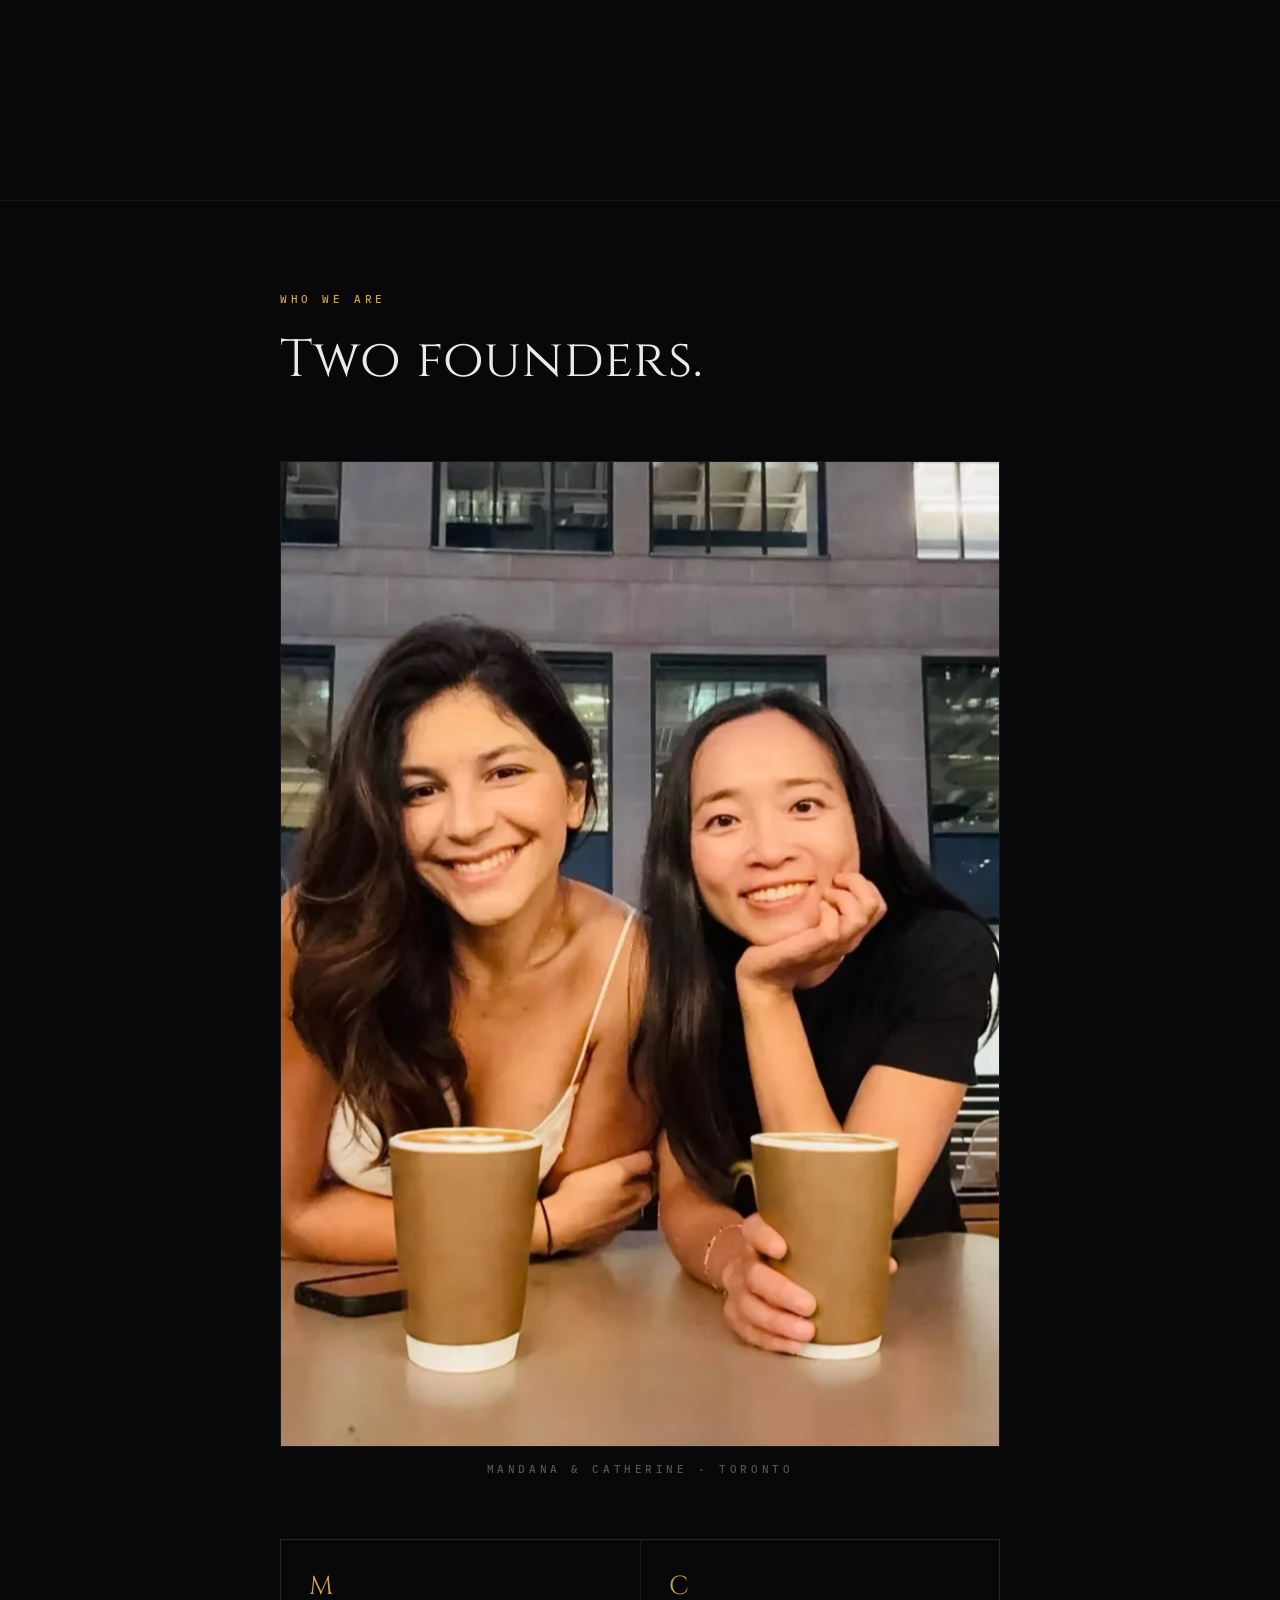
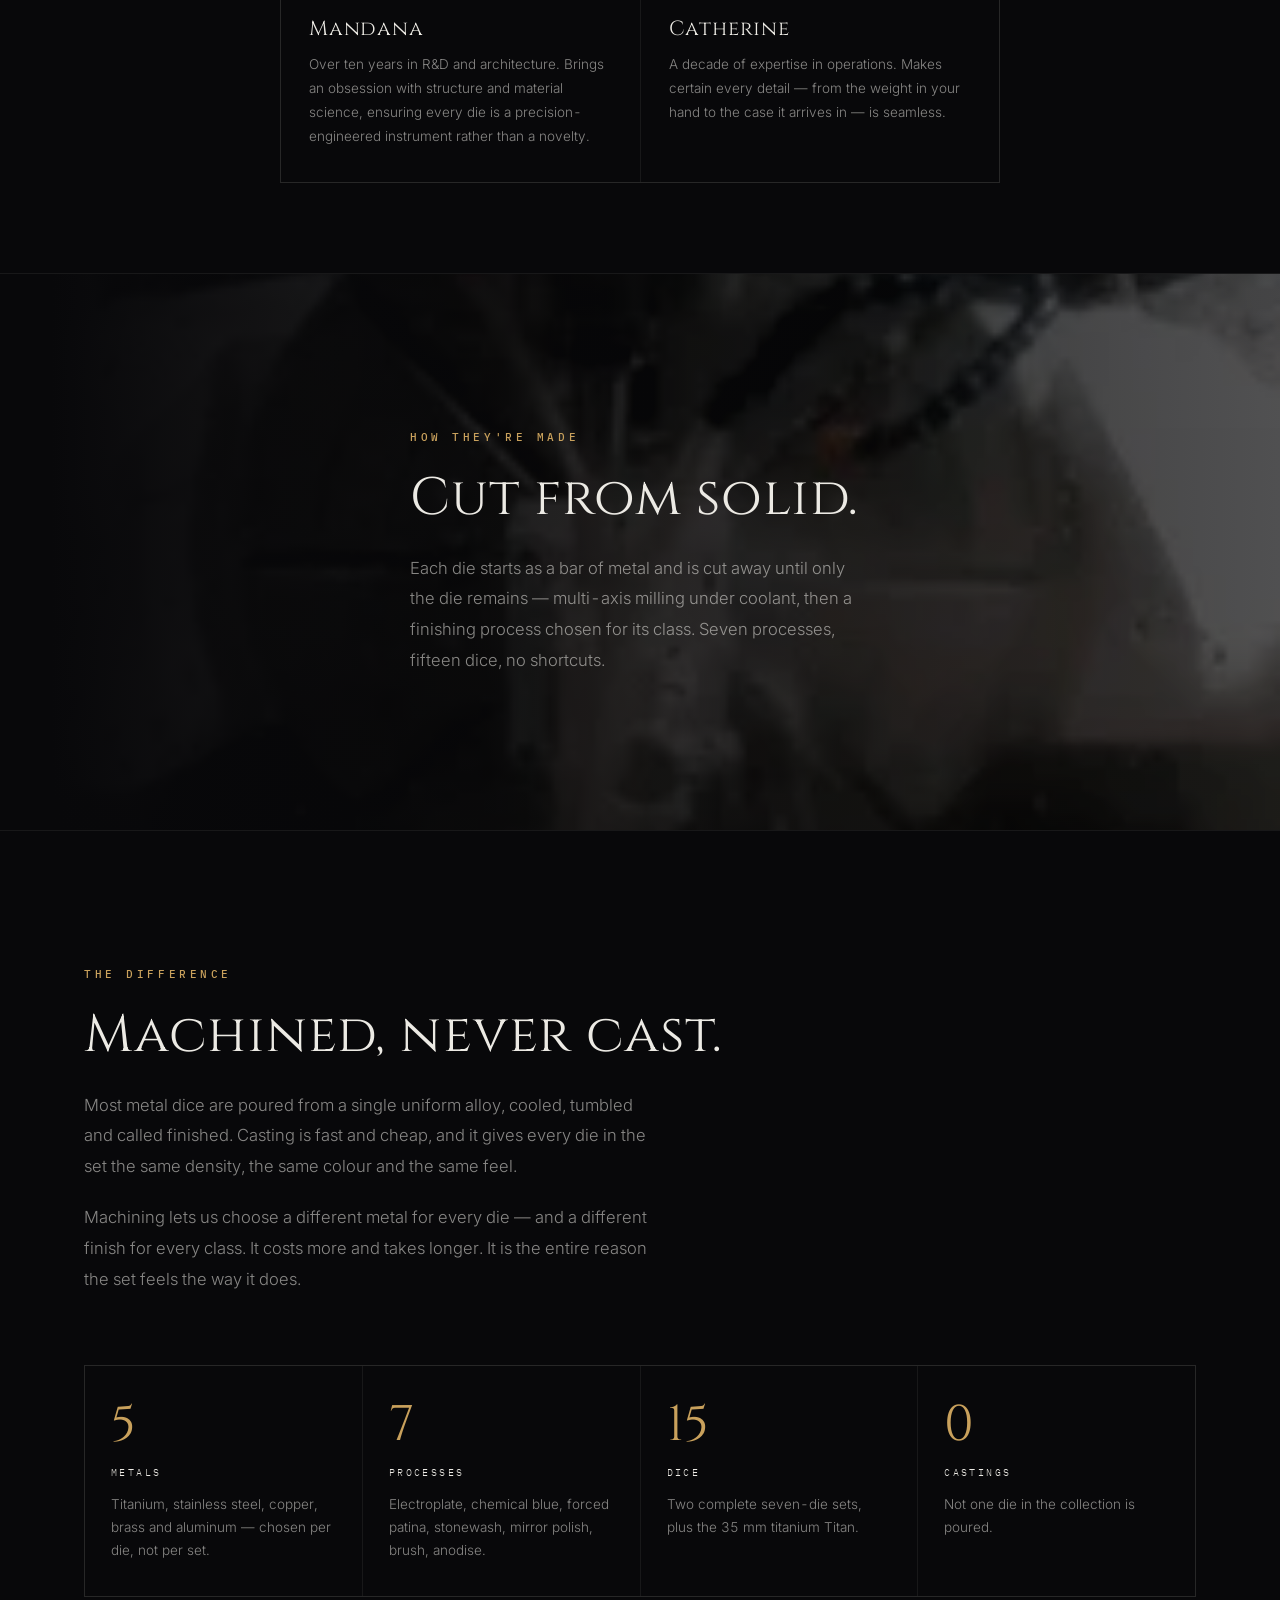
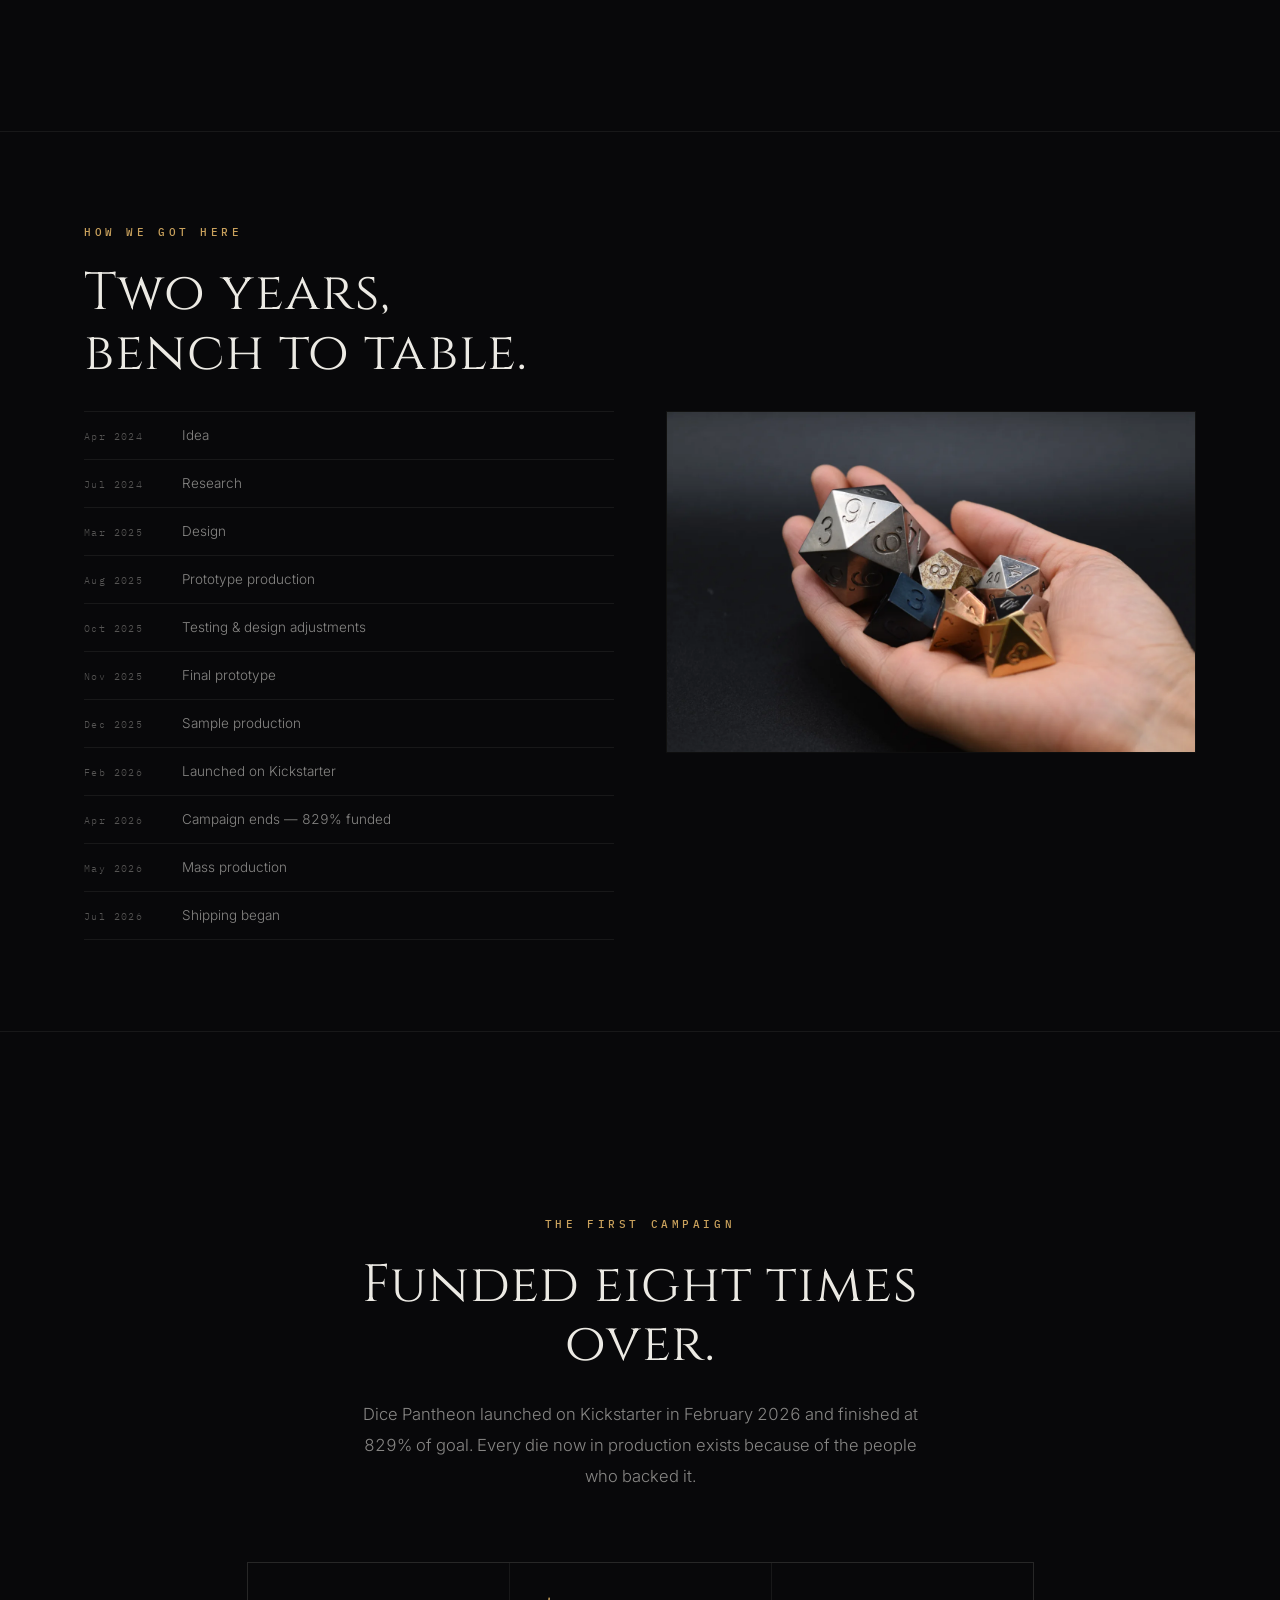
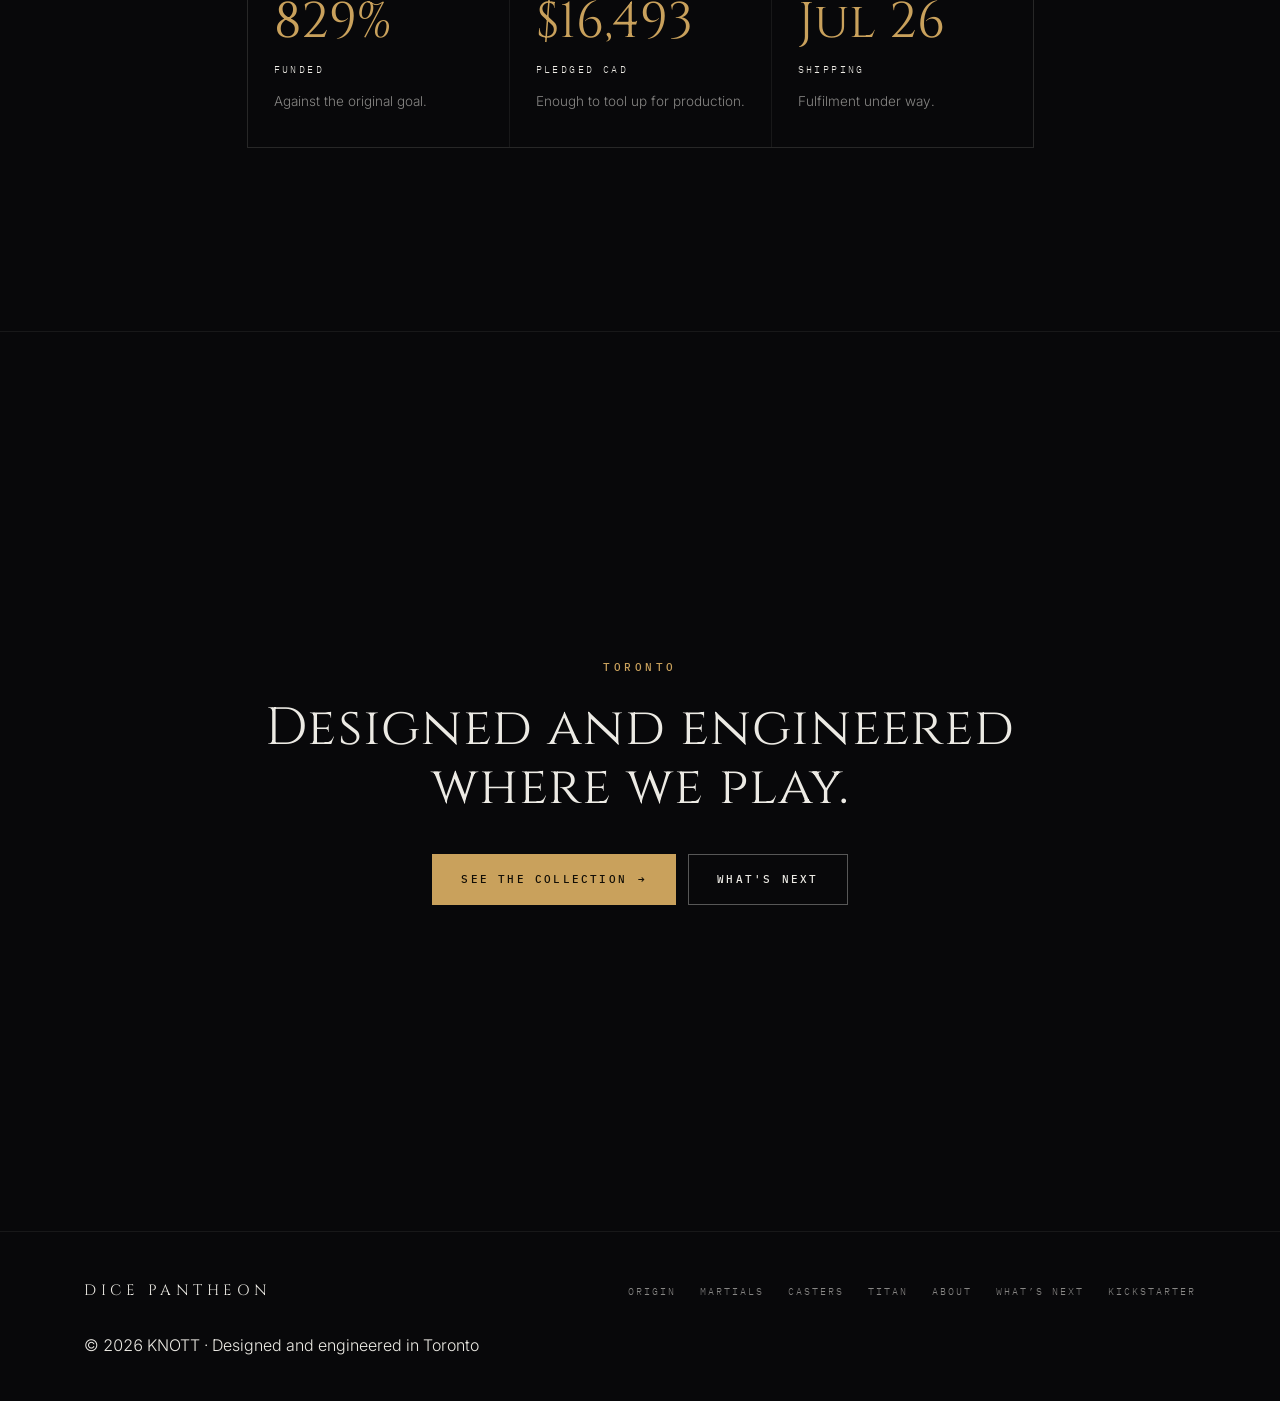
==== commit ea0c3daa: "Load the carousel images up front and shrink the founders photograph The photographs were not slow t" ====
--- a/about.html
+++ b/about.html
@@ -91,7 +91,7 @@
         <h2>Two founders.</h2>
       </div>
       <figure class="founders-photo rv wipe">
-        <img src="images/founders.jpg" alt="Mandana and Catherine, the founders of Dice Pantheon, with coffee in Toronto." loading="lazy" width="928" height="986"/>
+        <img src="images/founders.webp" alt="Mandana and Catherine, the founders of Dice Pantheon, with coffee in Toronto." loading="lazy" width="928" height="986"/>
         <figcaption class="eyebrow">Mandana &amp; Catherine &middot; Toronto</figcaption>
       </figure>
       <div class="founders rv">
